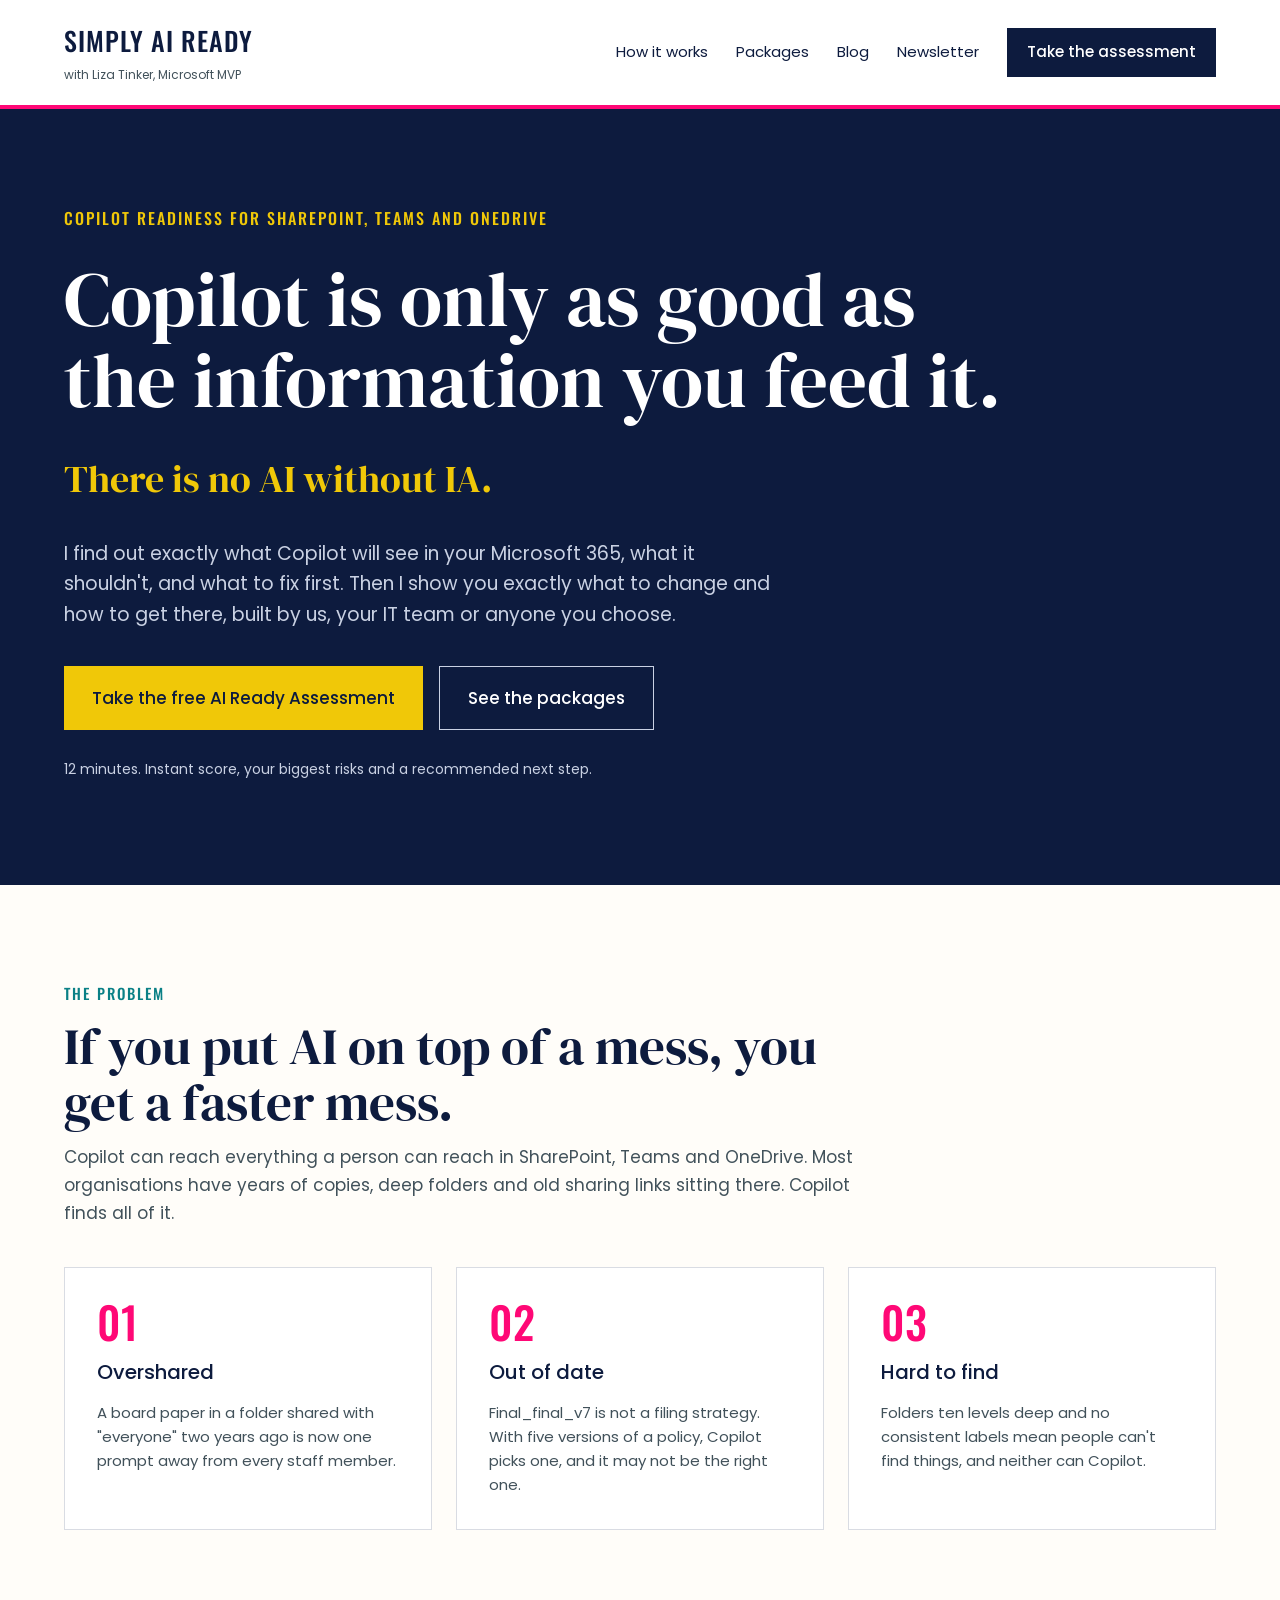
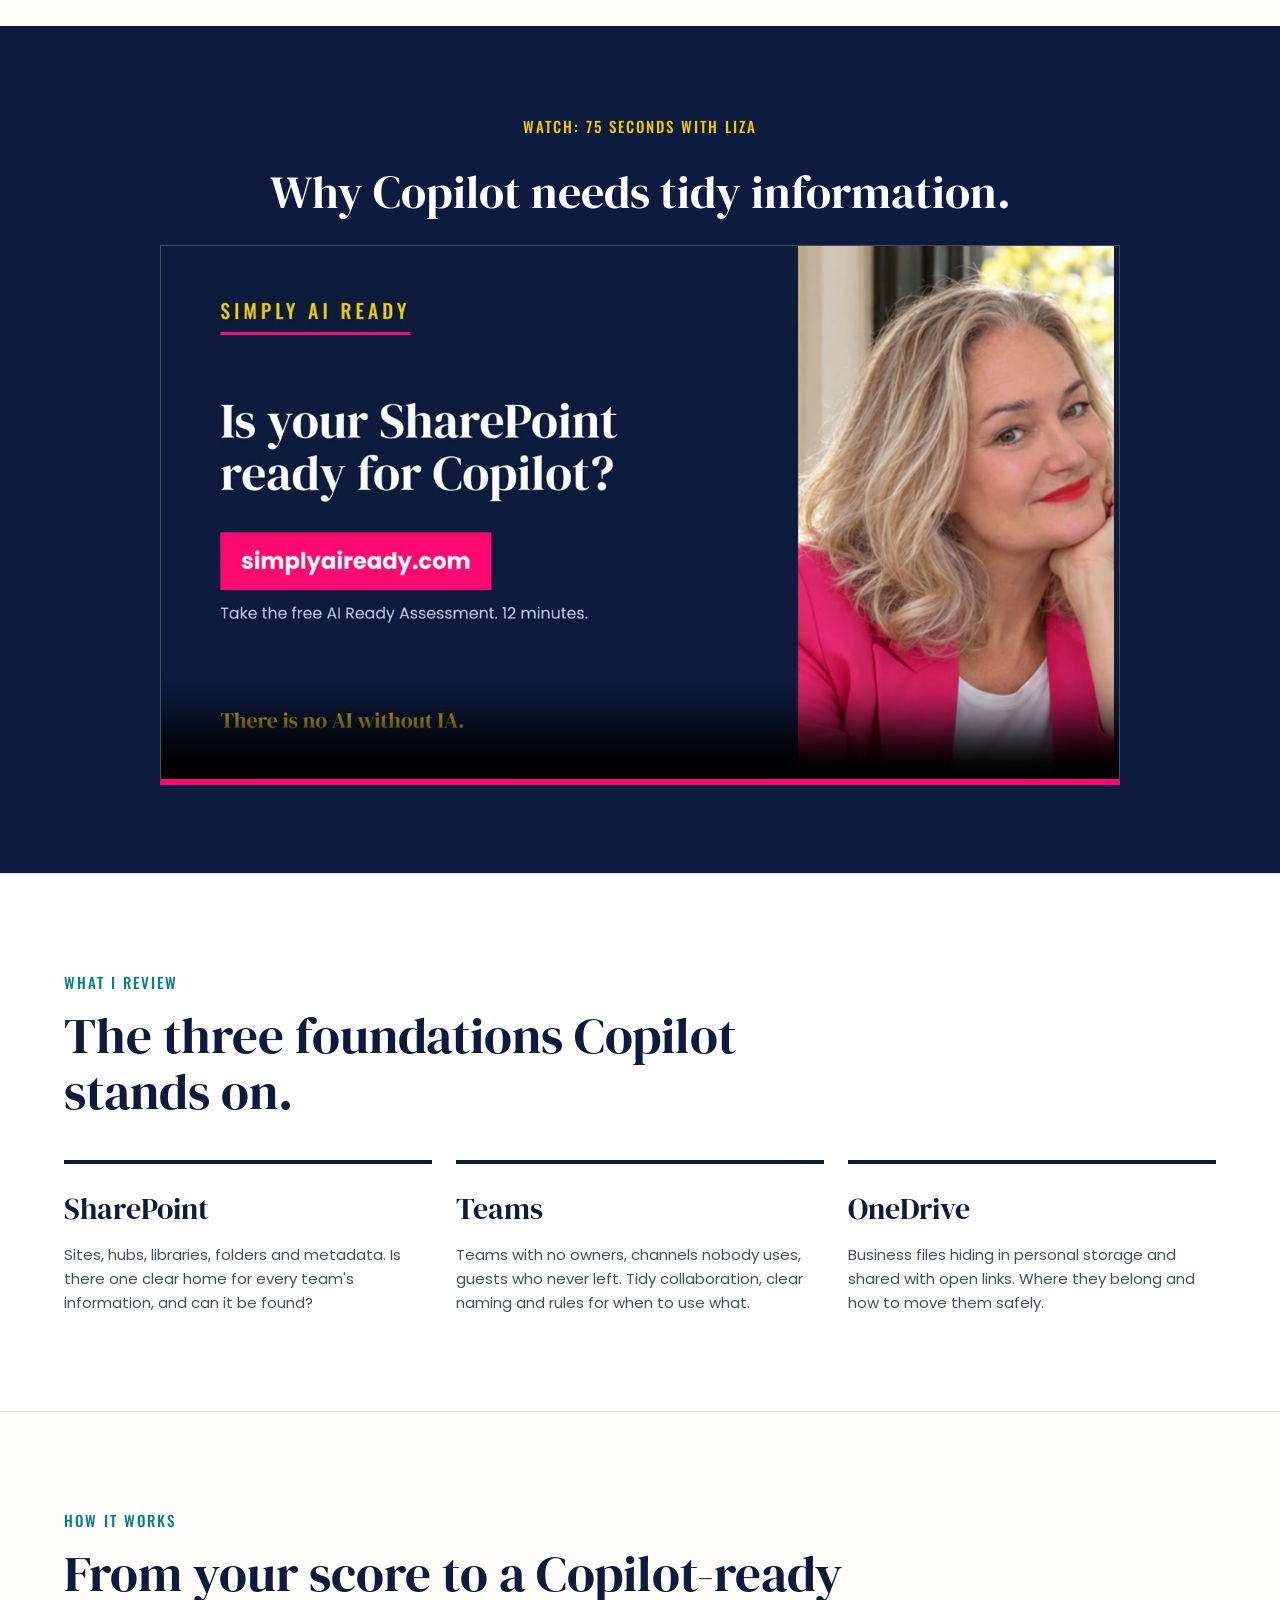
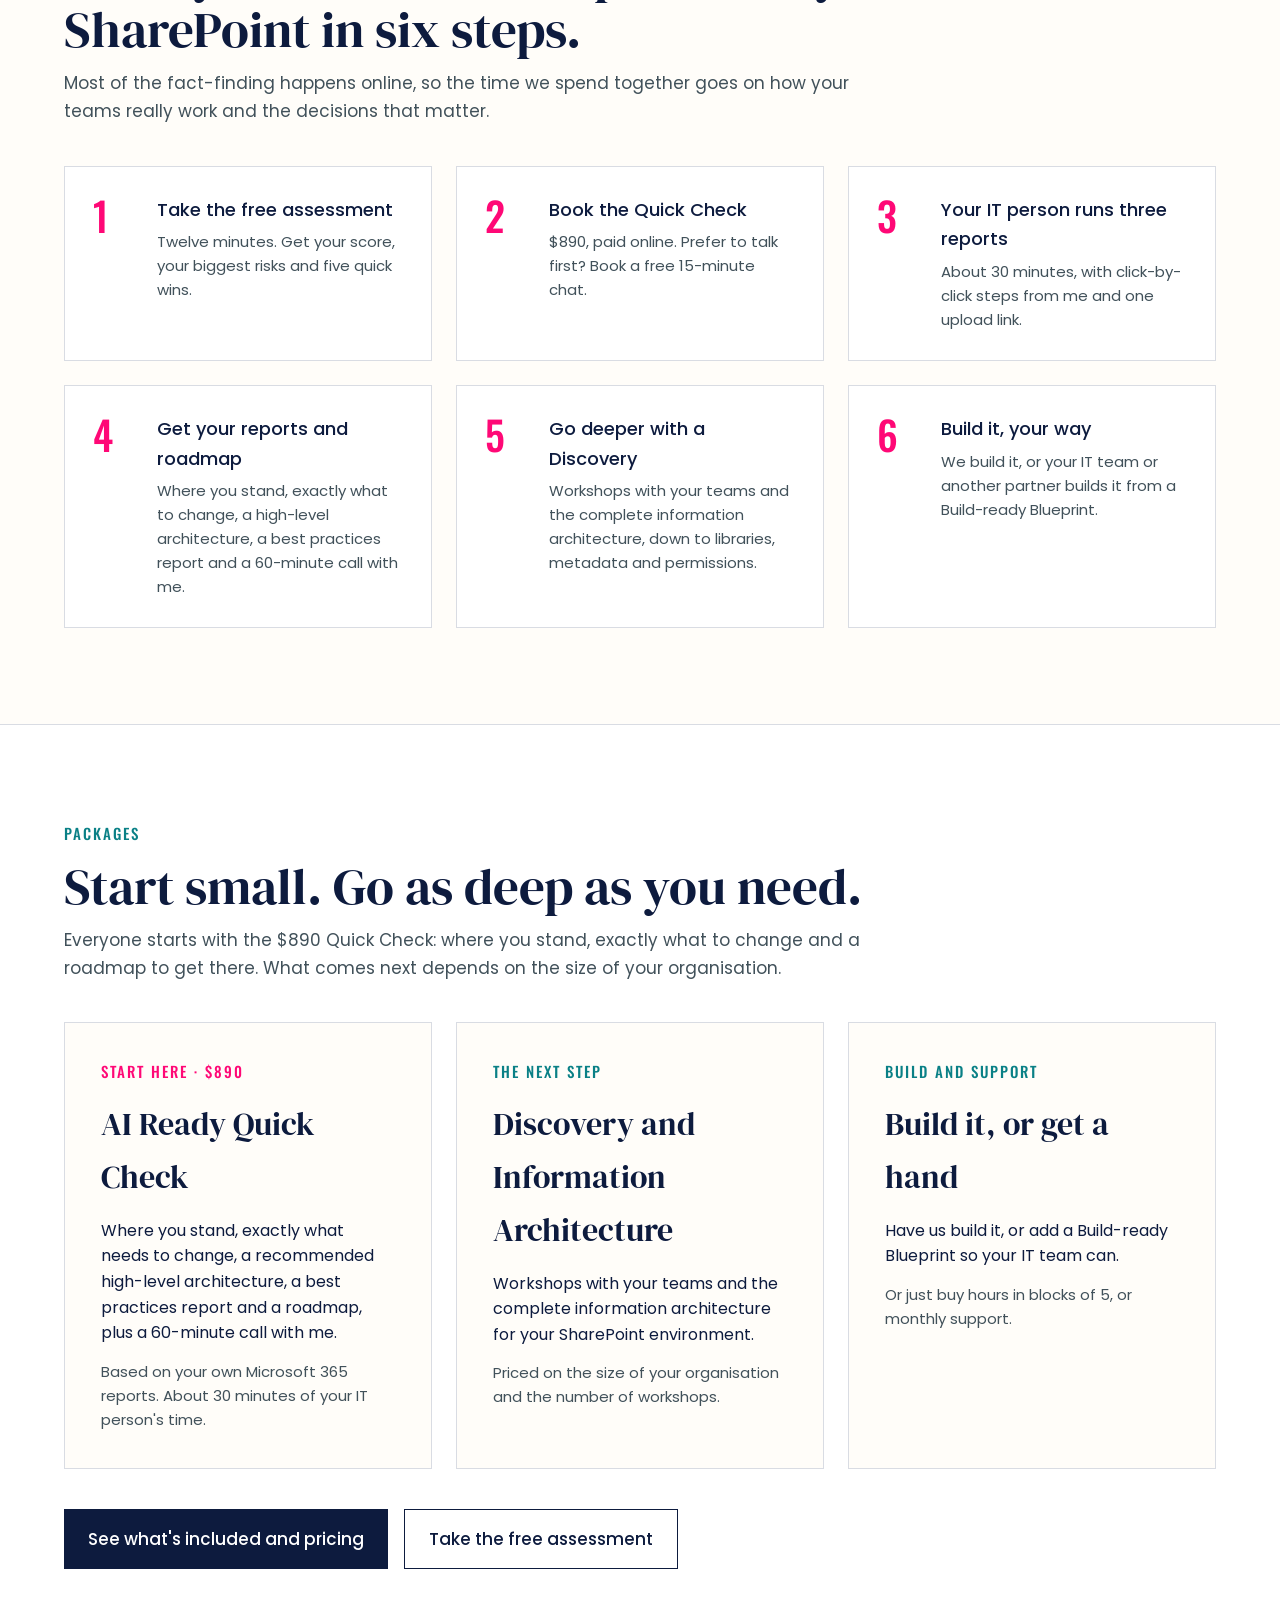
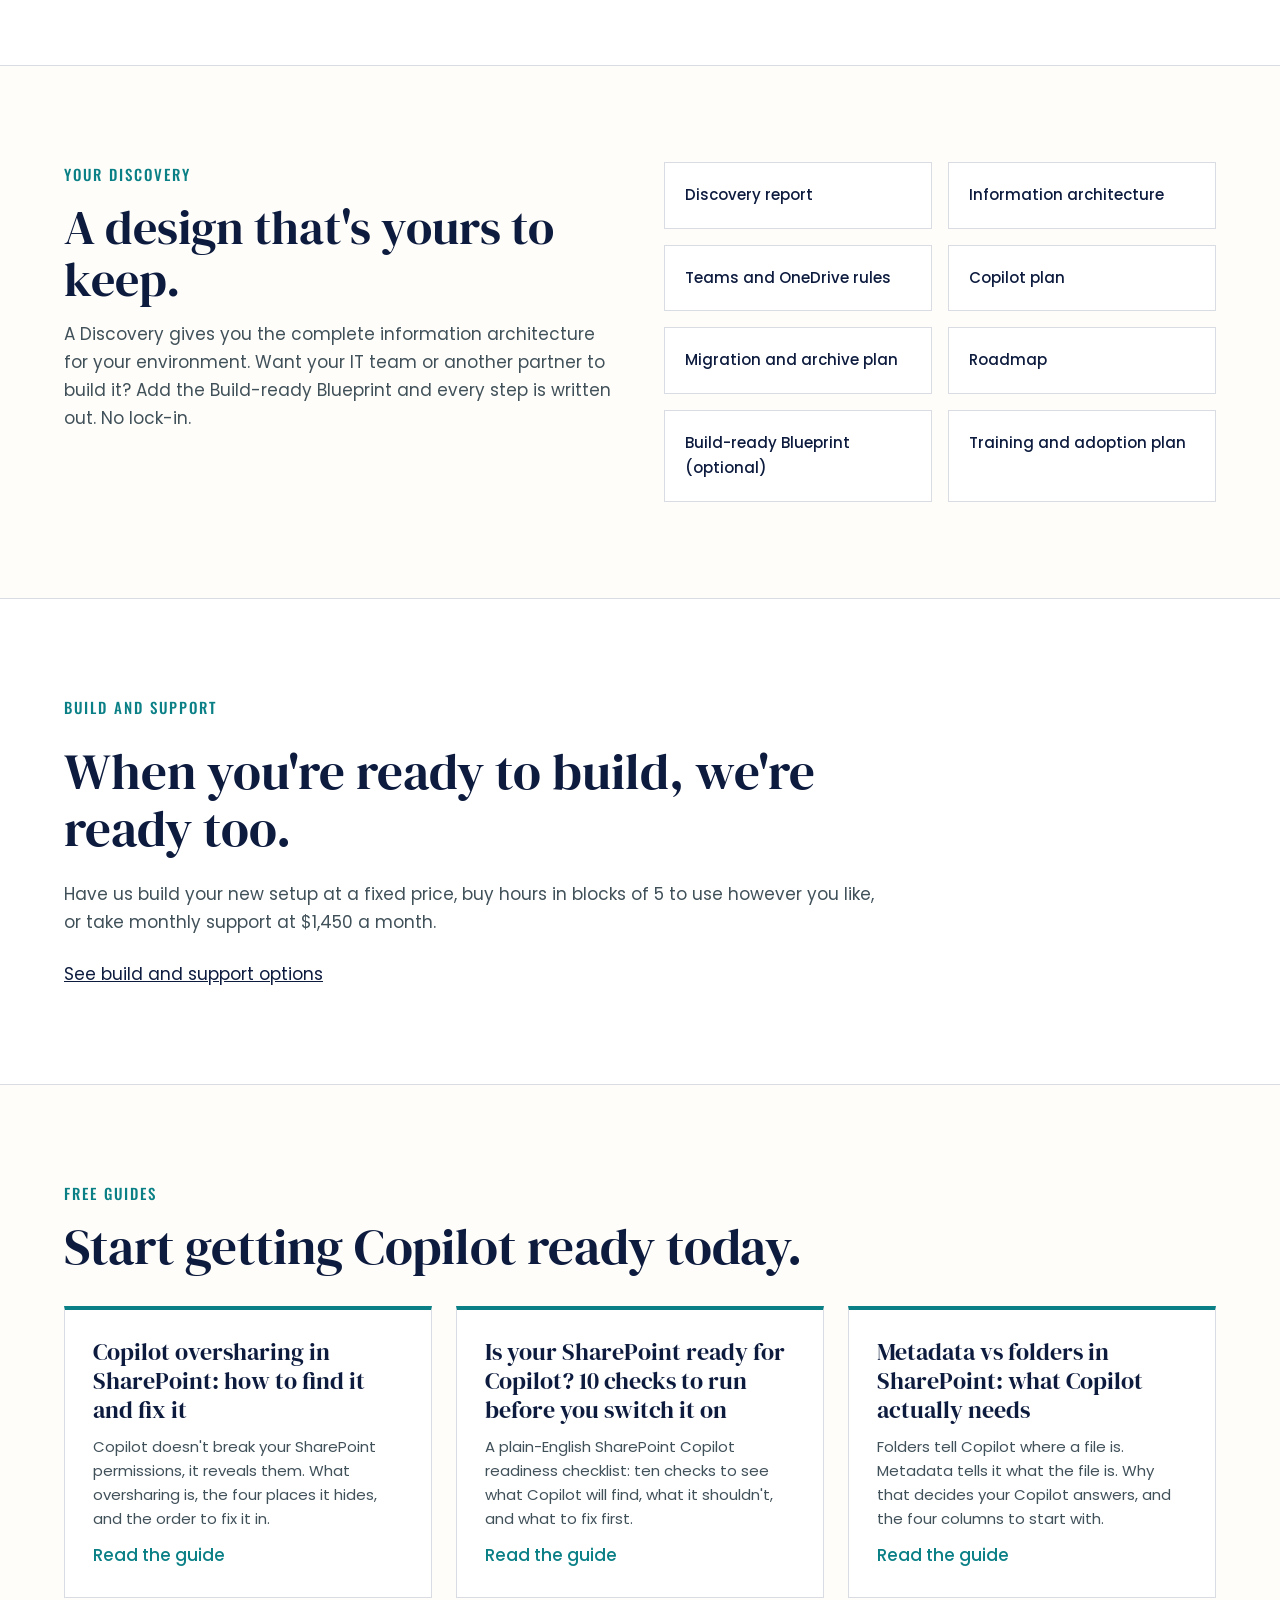
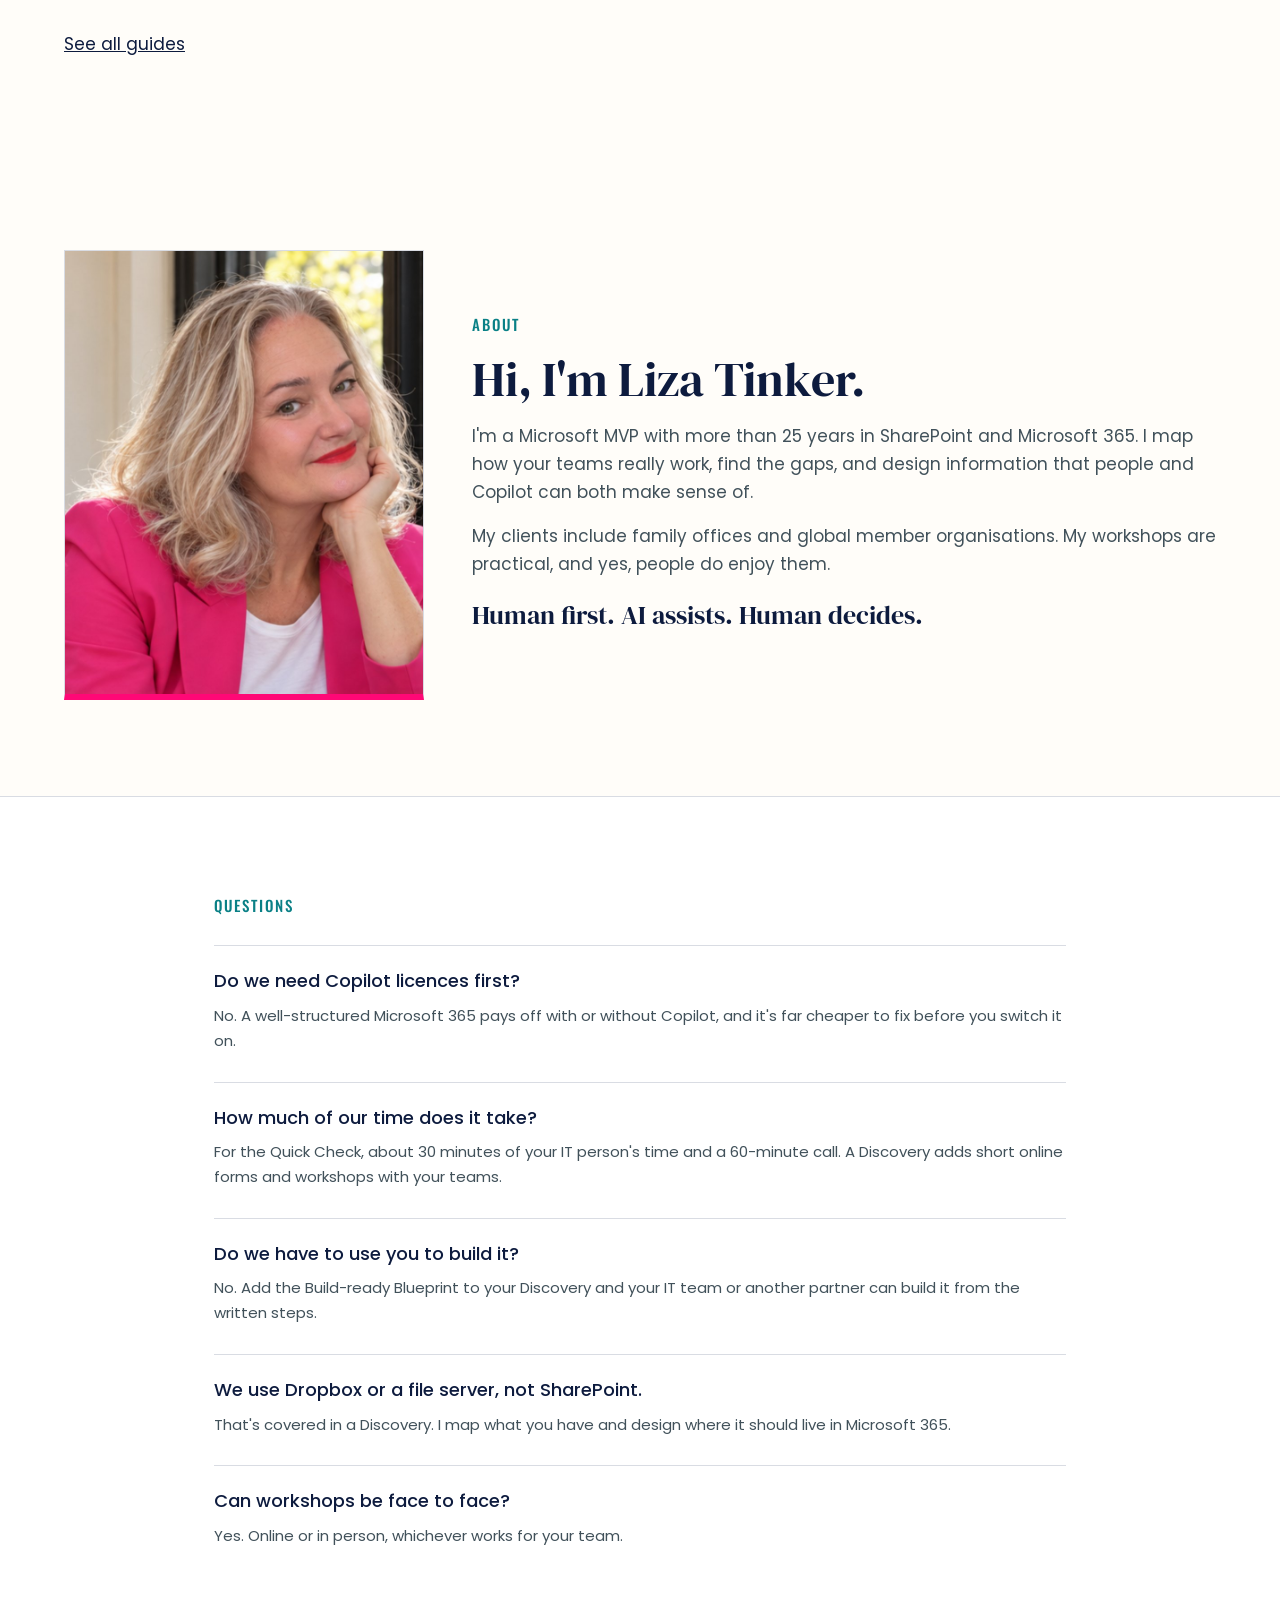
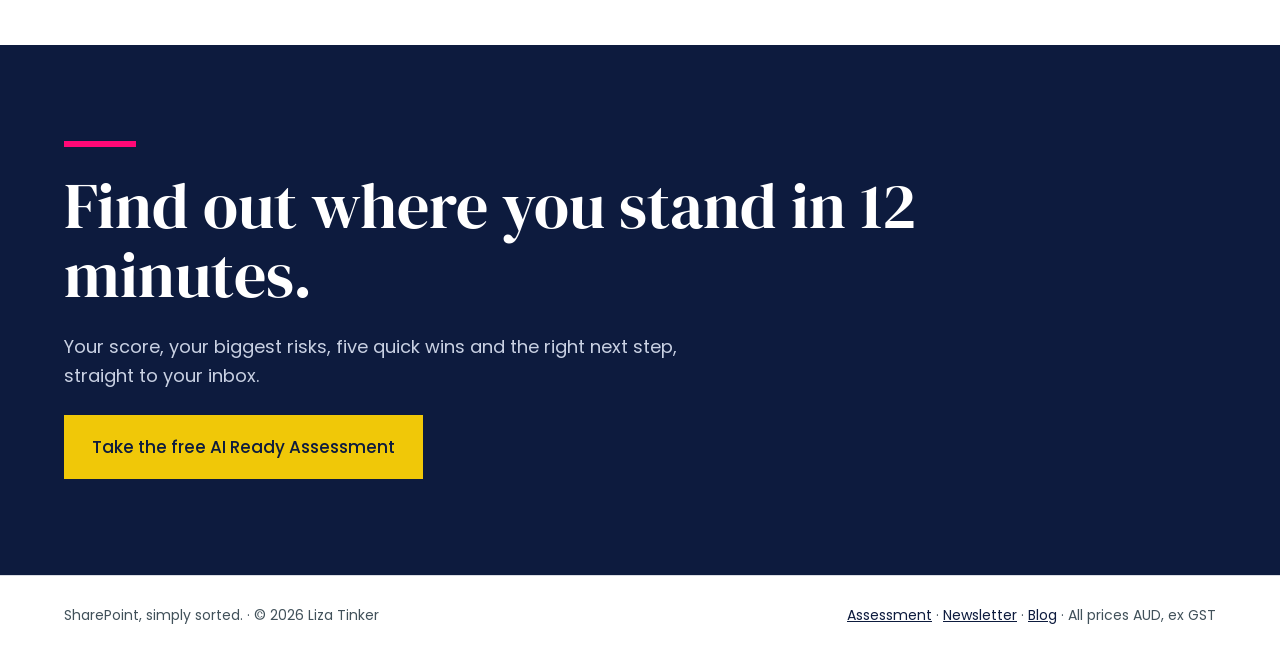
==== docs/index.html @ 15f7bfcb "Restore original home page hero; move video to its own section below The Problem Co-Authored-By: Cla" ====
<!DOCTYPE html>
<html lang="en-AU"><head>
<meta charset="utf-8"><meta name="viewport" content="width=device-width, initial-scale=1">
<title>Copilot Readiness for SharePoint, Teams and OneDrive · Simply AI Ready</title>
<meta name="description" content="Get SharePoint, Teams and OneDrive ready for Microsoft 365 Copilot. Take the free AI Ready Assessment from Liza Tinker, Microsoft MVP.">
<link rel="canonical" href="https://simplyaiready.com/">
<meta name="robots" content="index, follow, max-image-preview:large">
<meta property="og:title" content="Copilot Readiness for SharePoint, Teams and OneDrive · Simply AI Ready"><meta property="og:description" content="Get SharePoint, Teams and OneDrive ready for Microsoft 365 Copilot. Take the free AI Ready Assessment from Liza Tinker, Microsoft MVP.">
<meta property="og:url" content="https://simplyaiready.com/"><meta property="og:type" content="website"><meta property="og:site_name" content="Simply AI Ready">
<meta property="og:image" content="https://simplyaiready.com/images/simply-ai-ready-share.png"><meta property="og:image:width" content="1200"><meta property="og:image:height" content="630"><meta property="og:locale" content="en_AU">
<meta name="twitter:card" content="summary_large_image"><meta name="twitter:title" content="Copilot Readiness for SharePoint, Teams and OneDrive · Simply AI Ready"><meta name="twitter:description" content="Get SharePoint, Teams and OneDrive ready for Microsoft 365 Copilot. Take the free AI Ready Assessment from Liza Tinker, Microsoft MVP."><meta name="twitter:image" content="https://simplyaiready.com/images/simply-ai-ready-share.png">
<meta name="author" content="Liza Tinker"><meta name="theme-color" content="#0d1b3e">
<link rel="icon" href="/static/favicon.svg" type="image/svg+xml">
<meta name="google-site-verification" content="CPKEZTdYPEKTMOSe50Vhnf97URdG1P894OnKY5y7Geo">
<link rel="stylesheet" href="/static/style.css">
<script type="application/ld+json">{"@context": "https://schema.org", "@graph": [{"@type": "ProfessionalService", "@id": "https://simplyaiready.com/#org", "name": "Simply AI Ready", "url": "https://simplyaiready.com/", "description": "Get SharePoint, Teams and OneDrive ready for Microsoft 365 Copilot. Take the free AI Ready Assessment from Liza Tinker, Microsoft MVP.", "image": "https://simplyaiready.com/images/simply-ai-ready-share.png", "founder": {"@id": "https://simplyaiready.com/#liza"}, "areaServed": "AU", "address": {"@type": "PostalAddress", "addressLocality": "Sydney", "addressRegion": "NSW", "addressCountry": "AU"}}, {"@type": "Person", "@id": "https://simplyaiready.com/#liza", "name": "Liza Tinker", "jobTitle": "Microsoft MVP, SharePoint and Microsoft 365 consultant", "image": "https://simplyaiready.com/images/liza-tinker.jpg", "url": "https://simplyaiready.com/#about", "knowsAbout": ["Microsoft SharePoint", "Microsoft 365 Copilot", "Information architecture", "Microsoft Teams", "OneDrive"]}, {"@type": "WebSite", "@id": "https://simplyaiready.com/#website", "url": "https://simplyaiready.com/", "name": "Simply AI Ready", "inLanguage": "en-AU", "publisher": {"@id": "https://simplyaiready.com/#org"}}]}</script>
</head><body>
<header style="background:#ffffff;border-bottom:4px solid #ff0876">
<div style="max-width:1200px;margin:0 auto;padding:20px 24px;display:flex;flex-wrap:wrap;gap:16px 32px;align-items:center;justify-content:space-between">
<a href="/" style="text-decoration:none;display:flex;flex-direction:column;gap:2px">
<span style="font-family:'Oswald','Arial Narrow',sans-serif;font-weight:500;font-size:26px;letter-spacing:1px;color:#0d1b3e">SIMPLY AI READY</span>
<span style="font-size:12px;color:#41515a">with Liza Tinker, Microsoft MVP</span>
</a>
<nav aria-label="Main" style="display:flex;flex-wrap:wrap;gap:8px 28px;align-items:center;font-size:15px">
<a href="/#how" style="text-decoration:none">How it works</a>
<a href="/packages/" style="text-decoration:none">Packages</a>
<a href="/blog/" style="text-decoration:none">Blog</a>
<a href="/newsletter/" style="text-decoration:none">Newsletter</a>
<a href="/assessment/" style="text-decoration:none;background:#0d1b3e;color:#ffffff;padding:12px 20px;font-weight:600;min-height:44px;box-sizing:border-box;display:inline-flex;align-items:center">Take the assessment</a>
</nav>
</div>
</header>
<main>
<section id="top" style="background: #0d1b3e; color: #ffffff">
<div style="max-width: 1200px; margin: 0 auto; padding: 96px 24px 104px; display: flex; flex-direction: column; gap: 28px">
<p style="margin: 0; font-family: 'Oswald', 'Arial Narrow', sans-serif; font-weight: 500; font-size: 16px; letter-spacing: 2px; color: #f0c808">COPILOT READINESS FOR SHAREPOINT, TEAMS AND ONEDRIVE</p>
<h1 style="margin: 0; font-family: 'DM Serif Display', Georgia, serif; font-weight: 400; font-size: clamp(44px, 6vw, 80px); line-height: 1.05; max-width: 960px">Copilot is only as good as the information you feed it.</h1>
<p style="margin: 0; font-family: 'DM Serif Display', Georgia, serif; font-size: clamp(26px, 3vw, 38px); color: #f0c808">There is no AI without IA.</p>
<p style="margin: 0; font-size: 19px; line-height: 1.6; color: #c9d1e3; max-width: 720px">I find out exactly what Copilot will see in your Microsoft 365, what it shouldn't, and what to fix first. Then I show you exactly what to change and how to get there, built by us, your IT team or anyone you choose.</p>
<div style="display: flex; flex-wrap: wrap; gap: 16px; align-items: center; padding-top: 8px">
<a href="/assessment/" style="text-decoration: none; background: #f0c808; color: #0d1b3e; font-weight: 600; font-size: 17px; padding: 18px 28px; min-height: 44px; box-sizing: border-box; display: inline-flex; align-items: center">Take the free AI Ready Assessment</a>
<a href="/packages/" style="text-decoration: none; color: #ffffff; border: 1px solid #c9d1e3; font-weight: 600; font-size: 17px; padding: 17px 28px; min-height: 44px; box-sizing: border-box; display: inline-flex; align-items: center">See the packages</a>
</div>
<p style="margin: 0; font-size: 14px; color: #c9d1e3">12 minutes. Instant score, your biggest risks and a recommended next step.</p>
</div>
</section>
<script type="application/ld+json">{"@context":"https://schema.org","@type":"VideoObject","name":"Is your SharePoint ready for Copilot?","description":"Liza Tinker, Microsoft MVP, explains why Copilot is only as good as the information you give it, and how the free 12-minute AI Ready Assessment shows where you stand.","thumbnailUrl":"https://simplyaiready.com/images/simply-ai-ready-intro-poster.jpg","contentUrl":"https://simplyaiready.com/images/simply-ai-ready-intro.mp4","uploadDate":"2026-11-15","duration":"PT1M16S"}</script>

<section style="max-width: 1200px; margin: 0 auto; padding: 96px 24px; display: flex; flex-direction: column; gap: 40px">
<div style="display: flex; flex-direction: column; gap: 12px; max-width: 820px">
<p style="margin: 0; font-family: 'Oswald', 'Arial Narrow', sans-serif; font-weight: 500; font-size: 15px; letter-spacing: 2px; color: #0a8086">THE PROBLEM</p>
<h2 style="margin: 0; font-family: 'DM Serif Display', Georgia, serif; font-weight: 400; font-size: clamp(34px, 4vw, 52px); line-height: 1.1">If you put AI on top of a mess, you get a faster mess.</h2>
<p style="margin: 0; font-size: 17px; line-height: 1.65; color: #41515a">Copilot can reach everything a person can reach in SharePoint, Teams and OneDrive. Most organisations have years of copies, deep folders and old sharing links sitting there. Copilot finds all of it.</p>
</div>
<div style="display: grid; grid-template-columns: repeat(auto-fit, minmax(280px, 1fr)); gap: 24px">
<div style="background: #ffffff; border: 1px solid #d9dce3; padding: 32px; display: flex; flex-direction: column; gap: 12px">
<span style="font-family: 'Oswald', 'Arial Narrow', sans-serif; font-size: 44px; color: #ff0876; line-height: 1">01</span>
<h3 style="margin: 0; font-size: 20px; font-weight: 600">Overshared</h3>
<p style="margin: 0; font-size: 15px; line-height: 1.6; color: #41515a">A board paper in a folder shared with "everyone" two years ago is now one prompt away from every staff member.</p>
</div>
<div style="background: #ffffff; border: 1px solid #d9dce3; padding: 32px; display: flex; flex-direction: column; gap: 12px">
<span style="font-family: 'Oswald', 'Arial Narrow', sans-serif; font-size: 44px; color: #ff0876; line-height: 1">02</span>
<h3 style="margin: 0; font-size: 20px; font-weight: 600">Out of date</h3>
<p style="margin: 0; font-size: 15px; line-height: 1.6; color: #41515a">Final_final_v7 is not a filing strategy. With five versions of a policy, Copilot picks one, and it may not be the right one.</p>
</div>
<div style="background: #ffffff; border: 1px solid #d9dce3; padding: 32px; display: flex; flex-direction: column; gap: 12px">
<span style="font-family: 'Oswald', 'Arial Narrow', sans-serif; font-size: 44px; color: #ff0876; line-height: 1">03</span>
<h3 style="margin: 0; font-size: 20px; font-weight: 600">Hard to find</h3>
<p style="margin: 0; font-size: 15px; line-height: 1.6; color: #41515a">Folders ten levels deep and no consistent labels mean people can't find things, and neither can Copilot.</p>
</div>
</div>
</section>

<section id="video" style="background: #0d1b3e; color: #ffffff">
<div style="max-width: 1200px; margin: 0 auto; padding: 88px 24px; display: flex; flex-direction: column; align-items: center; gap: 28px; text-align: center">
<p style="margin: 0; font-family: 'Oswald', 'Arial Narrow', sans-serif; font-weight: 500; font-size: 15px; letter-spacing: 2px; color: #f0c808">WATCH: 75 SECONDS WITH LIZA</p>
<h2 style="margin: 0; font-family: 'DM Serif Display', Georgia, serif; font-weight: 400; font-size: clamp(32px, 3.6vw, 46px); line-height: 1.1; max-width: 820px">Why Copilot needs tidy information.</h2>
<div style="width: 100%; max-width: 960px">
<video controls playsinline preload="none" poster="/images/simply-ai-ready-intro-poster.jpg" width="1920" height="1080" aria-label="Liza Tinker explains why Copilot is only as good as the information you give it" style="width: 100%; height: auto; aspect-ratio: 16 / 9; display: block; background: #0d1b3e; border: 1px solid #41515a; border-bottom: 6px solid #ff0876">
<source src="/images/simply-ai-ready-intro.mp4" type="video/mp4">
<a href="/images/simply-ai-ready-intro.mp4" style="color: #f0c808">Watch the video</a>
</video>
</div>
</div>
</section>

<section style="background: #ffffff; border-top: 1px solid #d9dce3; border-bottom: 1px solid #d9dce3">
<div style="max-width: 1200px; margin: 0 auto; padding: 96px 24px; display: flex; flex-direction: column; gap: 40px">
<div style="display: flex; flex-direction: column; gap: 12px; max-width: 820px">
<p style="margin: 0; font-family: 'Oswald', 'Arial Narrow', sans-serif; font-weight: 500; font-size: 15px; letter-spacing: 2px; color: #0a8086">WHAT I REVIEW</p>
<h2 style="margin: 0; font-family: 'DM Serif Display', Georgia, serif; font-weight: 400; font-size: clamp(34px, 4vw, 52px); line-height: 1.1">The three foundations Copilot stands on.</h2>
</div>
<div style="display: grid; grid-template-columns: repeat(auto-fit, minmax(280px, 1fr)); gap: 24px">
<div style="border-top: 4px solid #0d1b3e; padding-top: 20px; display: flex; flex-direction: column; gap: 10px">
<h3 style="margin: 0; font-family: 'DM Serif Display', Georgia, serif; font-weight: 400; font-size: 30px">SharePoint</h3>
<p style="margin: 0; font-size: 15px; line-height: 1.6; color: #41515a">Sites, hubs, libraries, folders and metadata. Is there one clear home for every team's information, and can it be found?</p>
</div>
<div style="border-top: 4px solid #0d1b3e; padding-top: 20px; display: flex; flex-direction: column; gap: 10px">
<h3 style="margin: 0; font-family: 'DM Serif Display', Georgia, serif; font-weight: 400; font-size: 30px">Teams</h3>
<p style="margin: 0; font-size: 15px; line-height: 1.6; color: #41515a">Teams with no owners, channels nobody uses, guests who never left. Tidy collaboration, clear naming and rules for when to use what.</p>
</div>
<div style="border-top: 4px solid #0d1b3e; padding-top: 20px; display: flex; flex-direction: column; gap: 10px">
<h3 style="margin: 0; font-family: 'DM Serif Display', Georgia, serif; font-weight: 400; font-size: 30px">OneDrive</h3>
<p style="margin: 0; font-size: 15px; line-height: 1.6; color: #41515a">Business files hiding in personal storage and shared with open links. Where they belong and how to move them safely.</p>
</div>
</div>
</div>
</section>

<section id="how" style="max-width: 1200px; margin: 0 auto; padding: 96px 24px; display: flex; flex-direction: column; gap: 40px">
<div style="display: flex; flex-direction: column; gap: 12px; max-width: 820px">
<p style="margin: 0; font-family: 'Oswald', 'Arial Narrow', sans-serif; font-weight: 500; font-size: 15px; letter-spacing: 2px; color: #0a8086">HOW IT WORKS</p>
<h2 style="margin: 0; font-family: 'DM Serif Display', Georgia, serif; font-weight: 400; font-size: clamp(34px, 4vw, 52px); line-height: 1.1">From your score to a Copilot-ready SharePoint in six steps.</h2>
<p style="margin: 0; font-size: 17px; line-height: 1.65; color: #41515a">Most of the fact-finding happens online, so the time we spend together goes on how your teams really work and the decisions that matter.</p>
</div>
<ol style="margin: 0; padding: 0; list-style: none; display: grid; grid-template-columns: repeat(auto-fit, minmax(340px, 1fr)); gap: 24px">
<li style="background: #ffffff; border: 1px solid #d9dce3; padding: 28px; display: flex; gap: 20px; align-items: flex-start">
<span style="font-family: 'Oswald', 'Arial Narrow', sans-serif; font-size: 40px; color: #ff0876; line-height: 1; min-width: 44px">1</span>
<div style="display: flex; flex-direction: column; gap: 6px"><h3 style="margin: 0; font-size: 18px; font-weight: 600">Take the free assessment</h3><p style="margin: 0; font-size: 15px; line-height: 1.6; color: #41515a">Twelve minutes. Get your score, your biggest risks and five quick wins.</p></div>
</li>
<li style="background: #ffffff; border: 1px solid #d9dce3; padding: 28px; display: flex; gap: 20px; align-items: flex-start">
<span style="font-family: 'Oswald', 'Arial Narrow', sans-serif; font-size: 40px; color: #ff0876; line-height: 1; min-width: 44px">2</span>
<div style="display: flex; flex-direction: column; gap: 6px"><h3 style="margin: 0; font-size: 18px; font-weight: 600">Book the Quick Check</h3><p style="margin: 0; font-size: 15px; line-height: 1.6; color: #41515a">$890, paid online. Prefer to talk first? Book a free 15-minute chat.</p></div>
</li>
<li style="background: #ffffff; border: 1px solid #d9dce3; padding: 28px; display: flex; gap: 20px; align-items: flex-start">
<span style="font-family: 'Oswald', 'Arial Narrow', sans-serif; font-size: 40px; color: #ff0876; line-height: 1; min-width: 44px">3</span>
<div style="display: flex; flex-direction: column; gap: 6px"><h3 style="margin: 0; font-size: 18px; font-weight: 600">Your IT person runs three reports</h3><p style="margin: 0; font-size: 15px; line-height: 1.6; color: #41515a">About 30 minutes, with click-by-click steps from me and one upload link.</p></div>
</li>
<li style="background: #ffffff; border: 1px solid #d9dce3; padding: 28px; display: flex; gap: 20px; align-items: flex-start">
<span style="font-family: 'Oswald', 'Arial Narrow', sans-serif; font-size: 40px; color: #ff0876; line-height: 1; min-width: 44px">4</span>
<div style="display: flex; flex-direction: column; gap: 6px"><h3 style="margin: 0; font-size: 18px; font-weight: 600">Get your reports and roadmap</h3><p style="margin: 0; font-size: 15px; line-height: 1.6; color: #41515a">Where you stand, exactly what to change, a high-level architecture, a best practices report and a 60-minute call with me.</p></div>
</li>
<li style="background: #ffffff; border: 1px solid #d9dce3; padding: 28px; display: flex; gap: 20px; align-items: flex-start">
<span style="font-family: 'Oswald', 'Arial Narrow', sans-serif; font-size: 40px; color: #ff0876; line-height: 1; min-width: 44px">5</span>
<div style="display: flex; flex-direction: column; gap: 6px"><h3 style="margin: 0; font-size: 18px; font-weight: 600">Go deeper with a Discovery</h3><p style="margin: 0; font-size: 15px; line-height: 1.6; color: #41515a">Workshops with your teams and the complete information architecture, down to libraries, metadata and permissions.</p></div>
</li>
<li style="background: #ffffff; border: 1px solid #d9dce3; padding: 28px; display: flex; gap: 20px; align-items: flex-start">
<span style="font-family: 'Oswald', 'Arial Narrow', sans-serif; font-size: 40px; color: #ff0876; line-height: 1; min-width: 44px">6</span>
<div style="display: flex; flex-direction: column; gap: 6px"><h3 style="margin: 0; font-size: 18px; font-weight: 600">Build it, your way</h3><p style="margin: 0; font-size: 15px; line-height: 1.6; color: #41515a">We build it, or your IT team or another partner builds it from a Build-ready Blueprint.</p></div>
</li>
</ol>
</section>

<section id="packages" style="background: #ffffff; border-top: 1px solid #d9dce3; border-bottom: 1px solid #d9dce3">
<div style="max-width: 1200px; margin: 0 auto; padding: 96px 24px; display: flex; flex-direction: column; gap: 40px">
<div style="display: flex; flex-direction: column; gap: 12px; max-width: 820px">
<p style="margin: 0; font-family: 'Oswald', 'Arial Narrow', sans-serif; font-weight: 500; font-size: 15px; letter-spacing: 2px; color: #0a8086">PACKAGES</p>
<h2 style="margin: 0; font-family: 'DM Serif Display', Georgia, serif; font-weight: 400; font-size: clamp(34px, 4vw, 52px); line-height: 1.1">Start small. Go as deep as you need.</h2>
<p style="margin: 0; font-size: 17px; line-height: 1.65; color: #41515a">Everyone starts with the $890 Quick Check: where you stand, exactly what to change and a roadmap to get there. What comes next depends on the size of your organisation.</p>
</div>
<div style="display: grid; grid-template-columns: repeat(auto-fit, minmax(300px, 1fr)); gap: 24px">
<div style="border: 1px solid #d9dce3; background: #fffdf9; padding: 36px; display: flex; flex-direction: column; gap: 14px">
<p style="margin: 0; font-family: 'Oswald', 'Arial Narrow', sans-serif; font-size: 15px; letter-spacing: 2px; color: #ff0876">START HERE · $890</p>
<h3 style="margin: 0; font-family: 'DM Serif Display', Georgia, serif; font-weight: 400; font-size: 32px">AI Ready Quick Check</h3>
<p style="margin: 0; font-size: 16px; line-height: 1.6">Where you stand, exactly what needs to change, a recommended high-level architecture, a best practices report and a roadmap, plus a 60-minute call with me.</p>
<p style="margin: 0; font-size: 15px; line-height: 1.6; color: #41515a">Based on your own Microsoft 365 reports. About 30 minutes of your IT person's time.</p>
</div>
<div style="border: 1px solid #d9dce3; background: #fffdf9; padding: 36px; display: flex; flex-direction: column; gap: 14px">
<p style="margin: 0; font-family: 'Oswald', 'Arial Narrow', sans-serif; font-size: 15px; letter-spacing: 2px; color: #0a8086">THE NEXT STEP</p>
<h3 style="margin: 0; font-family: 'DM Serif Display', Georgia, serif; font-weight: 400; font-size: 32px">Discovery and Information Architecture</h3>
<p style="margin: 0; font-size: 16px; line-height: 1.6">Workshops with your teams and the complete information architecture for your SharePoint environment.</p>
<p style="margin: 0; font-size: 15px; line-height: 1.6; color: #41515a">Priced on the size of your organisation and the number of workshops.</p>
</div>
<div style="border: 1px solid #d9dce3; background: #fffdf9; padding: 36px; display: flex; flex-direction: column; gap: 14px">
<p style="margin: 0; font-family: 'Oswald', 'Arial Narrow', sans-serif; font-size: 15px; letter-spacing: 2px; color: #0a8086">BUILD AND SUPPORT</p>
<h3 style="margin: 0; font-family: 'DM Serif Display', Georgia, serif; font-weight: 400; font-size: 32px">Build it, or get a hand</h3>
<p style="margin: 0; font-size: 16px; line-height: 1.6">Have us build it, or add a Build-ready Blueprint so your IT team can.</p>
<p style="margin: 0; font-size: 15px; line-height: 1.6; color: #41515a">Or just buy hours in blocks of 5, or monthly support.</p>
</div>
</div>
<div style="display: flex; flex-wrap: wrap; gap: 16px">
<a href="/packages/" style="text-decoration: none; background: #0d1b3e; color: #ffffff; font-weight: 600; font-size: 17px; padding: 16px 24px; min-height: 44px; box-sizing: border-box; display: inline-flex; align-items: center">See what's included and pricing</a>
<a href="/assessment/" style="text-decoration: none; border: 1px solid #0d1b3e; color: #0d1b3e; font-weight: 600; font-size: 17px; padding: 15px 24px; min-height: 44px; box-sizing: border-box; display: inline-flex; align-items: center">Take the free assessment</a>
</div>
</div>
</section>

<section style="max-width: 1200px; margin: 0 auto; padding: 96px 24px; display: flex; flex-wrap: wrap; gap: 48px; align-items: flex-start">
<div style="flex: 1 1 420px; display: flex; flex-direction: column; gap: 14px; min-width: 0">
<p style="margin: 0; font-family: 'Oswald', 'Arial Narrow', sans-serif; font-weight: 500; font-size: 15px; letter-spacing: 2px; color: #0a8086">YOUR DISCOVERY</p>
<h2 style="margin: 0; font-family: 'DM Serif Display', Georgia, serif; font-weight: 400; font-size: clamp(34px, 4vw, 48px); line-height: 1.1">A design that's yours to keep.</h2>
<p style="margin: 0; font-size: 17px; line-height: 1.65; color: #41515a">A Discovery gives you the complete information architecture for your environment. Want your IT team or another partner to build it? Add the Build-ready Blueprint and every step is written out. No lock-in.</p>
</div>
<div style="flex: 1 1 420px; display: grid; grid-template-columns: repeat(2, minmax(0, 1fr)); gap: 16px; min-width: 0">
<div style="background: #ffffff; border: 1px solid #d9dce3; padding: 20px; font-size: 15px; font-weight: 600">Discovery report</div>
<div style="background: #ffffff; border: 1px solid #d9dce3; padding: 20px; font-size: 15px; font-weight: 600">Information architecture</div>
<div style="background: #ffffff; border: 1px solid #d9dce3; padding: 20px; font-size: 15px; font-weight: 600">Teams and OneDrive rules</div>
<div style="background: #ffffff; border: 1px solid #d9dce3; padding: 20px; font-size: 15px; font-weight: 600">Copilot plan</div>
<div style="background: #ffffff; border: 1px solid #d9dce3; padding: 20px; font-size: 15px; font-weight: 600">Migration and archive plan</div>
<div style="background: #ffffff; border: 1px solid #d9dce3; padding: 20px; font-size: 15px; font-weight: 600">Roadmap</div>
<div style="background: #ffffff; border: 1px solid #d9dce3; padding: 20px; font-size: 15px; font-weight: 600">Build-ready Blueprint (optional)</div>
<div style="background: #ffffff; border: 1px solid #d9dce3; padding: 20px; font-size: 15px; font-weight: 600">Training and adoption plan</div>
</div>
</section>

<section id="support" style="background: #ffffff; border-top: 1px solid #d9dce3; border-bottom: 1px solid #d9dce3">
<div style="max-width: 1200px; margin: 0 auto; padding: 96px 24px; display: flex; flex-direction: column; gap: 24px">
<p style="margin: 0; font-family: 'Oswald', 'Arial Narrow', sans-serif; font-weight: 500; font-size: 15px; letter-spacing: 2px; color: #0a8086">BUILD AND SUPPORT</p>
<h2 style="margin: 0; font-family: 'DM Serif Display', Georgia, serif; font-weight: 400; font-size: clamp(34px, 4vw, 52px); line-height: 1.1; max-width: 820px">When you're ready to build, we're ready too.</h2>
<p style="margin: 0; font-size: 17px; line-height: 1.65; color: #41515a; max-width: 820px">Have us build your new setup at a fixed price, buy hours in blocks of 5 to use however you like, or take monthly support at $1,450 a month.</p>
<p style="margin: 0"><a href="/packages/#support">See build and support options</a></p>
</div>
</section>

<section id="guides" style="max-width:1200px;margin:0 auto;padding:96px 24px;display:flex;flex-direction:column;gap:32px">
<div style="display:flex;flex-direction:column;gap:12px;max-width:820px">
<p style="margin:0;font-family:'Oswald','Arial Narrow',sans-serif;font-weight:500;font-size:15px;letter-spacing:2px;color:#0a8086">FREE GUIDES</p>
<h2 style="margin:0;font-family:'DM Serif Display',Georgia,serif;font-weight:400;font-size:clamp(34px,4vw,52px);line-height:1.1">Start getting Copilot ready today.</h2>
</div>
<div style="display:grid;grid-template-columns:repeat(auto-fit,minmax(300px,1fr));gap:24px"><a href="/blog/copilot-oversharing-sharepoint/" style="display:flex;flex-direction:column;gap:10px;background:#ffffff;border:1px solid #d9dce3;border-top:4px solid #0a8086;padding:28px;text-decoration:none;color:#0d1b3e">
<span style="font-family:'DM Serif Display',Georgia,serif;font-size:24px;line-height:1.2">Copilot oversharing in SharePoint: how to find it and fix it</span>
<span style="font-size:15px;line-height:1.6;color:#41515a">Copilot doesn&#x27;t break your SharePoint permissions, it reveals them. What oversharing is, the four places it hides, and the order to fix it in.</span>
<span style="margin-top:auto;font-weight:600;color:#0a8086">Read the guide</span></a><a href="/blog/sharepoint-copilot-readiness-checklist/" style="display:flex;flex-direction:column;gap:10px;background:#ffffff;border:1px solid #d9dce3;border-top:4px solid #0a8086;padding:28px;text-decoration:none;color:#0d1b3e">
<span style="font-family:'DM Serif Display',Georgia,serif;font-size:24px;line-height:1.2">Is your SharePoint ready for Copilot? 10 checks to run before you switch it on</span>
<span style="font-size:15px;line-height:1.6;color:#41515a">A plain-English SharePoint Copilot readiness checklist: ten checks to see what Copilot will find, what it shouldn&#x27;t, and what to fix first.</span>
<span style="margin-top:auto;font-weight:600;color:#0a8086">Read the guide</span></a><a href="/blog/sharepoint-metadata-vs-folders-copilot/" style="display:flex;flex-direction:column;gap:10px;background:#ffffff;border:1px solid #d9dce3;border-top:4px solid #0a8086;padding:28px;text-decoration:none;color:#0d1b3e">
<span style="font-family:'DM Serif Display',Georgia,serif;font-size:24px;line-height:1.2">Metadata vs folders in SharePoint: what Copilot actually needs</span>
<span style="font-size:15px;line-height:1.6;color:#41515a">Folders tell Copilot where a file is. Metadata tells it what the file is. Why that decides your Copilot answers, and the four columns to start with.</span>
<span style="margin-top:auto;font-weight:600;color:#0a8086">Read the guide</span></a></div>
<p style="margin:0"><a href="/blog/">See all guides</a></p>
</section>

<section id="about" style="max-width: 1200px; margin: 0 auto; padding: 96px 24px; display: flex; flex-wrap: wrap; gap: 48px; align-items: center">
<img src="/images/liza-tinker.jpg" alt="Liza Tinker, Microsoft MVP, smiling in a hot pink blazer" width="800" height="1000" loading="lazy" style="flex: 0 1 360px; width: 100%; max-width: 360px; height: auto; aspect-ratio: 4 / 5; object-fit: cover; border: 1px solid #d9dce3; border-bottom: 6px solid #ff0876">
<div style="flex: 1 1 460px; display: flex; flex-direction: column; gap: 16px; min-width: 0">
<p style="margin: 0; font-family: 'Oswald', 'Arial Narrow', sans-serif; font-weight: 500; font-size: 15px; letter-spacing: 2px; color: #0a8086">ABOUT</p>
<h2 style="margin: 0; font-family: 'DM Serif Display', Georgia, serif; font-weight: 400; font-size: clamp(34px, 4vw, 48px); line-height: 1.1">Hi, I'm Liza Tinker.</h2>
<p style="margin: 0; font-size: 17px; line-height: 1.65; color: #41515a">I'm a Microsoft MVP with more than 25 years in SharePoint and Microsoft 365. I map how your teams really work, find the gaps, and design information that people and Copilot can both make sense of.</p>
<p style="margin: 0; font-size: 17px; line-height: 1.65; color: #41515a">My clients include family offices and global member organisations. My workshops are practical, and yes, people do enjoy them.</p>
<p style="margin: 0; font-family: 'DM Serif Display', Georgia, serif; font-size: 26px; color: #0d1b3e">Human first. AI assists. Human decides.</p>
</div>
</section>

<section style="background: #ffffff; border-top: 1px solid #d9dce3">
<div style="max-width: 900px; margin: 0 auto; padding: 96px 24px; display: flex; flex-direction: column; gap: 28px">
<p style="margin: 0; font-family: 'Oswald', 'Arial Narrow', sans-serif; font-weight: 500; font-size: 15px; letter-spacing: 2px; color: #0a8086">QUESTIONS</p>
<div style="border-top: 1px solid #d9dce3; padding-top: 20px; display: flex; flex-direction: column; gap: 8px"><h3 style="margin: 0; font-size: 18px; font-weight: 600">Do we need Copilot licences first?</h3><p style="margin: 0; font-size: 15px; line-height: 1.65; color: #41515a">No. A well-structured Microsoft 365 pays off with or without Copilot, and it's far cheaper to fix before you switch it on.</p></div>
<div style="border-top: 1px solid #d9dce3; padding-top: 20px; display: flex; flex-direction: column; gap: 8px"><h3 style="margin: 0; font-size: 18px; font-weight: 600">How much of our time does it take?</h3><p style="margin: 0; font-size: 15px; line-height: 1.65; color: #41515a">For the Quick Check, about 30 minutes of your IT person's time and a 60-minute call. A Discovery adds short online forms and workshops with your teams.</p></div>
<div style="border-top: 1px solid #d9dce3; padding-top: 20px; display: flex; flex-direction: column; gap: 8px"><h3 style="margin: 0; font-size: 18px; font-weight: 600">Do we have to use you to build it?</h3><p style="margin: 0; font-size: 15px; line-height: 1.65; color: #41515a">No. Add the Build-ready Blueprint to your Discovery and your IT team or another partner can build it from the written steps.</p></div>
<div style="border-top: 1px solid #d9dce3; padding-top: 20px; display: flex; flex-direction: column; gap: 8px"><h3 style="margin: 0; font-size: 18px; font-weight: 600">We use Dropbox or a file server, not SharePoint.</h3><p style="margin: 0; font-size: 15px; line-height: 1.65; color: #41515a">That's covered in a Discovery. I map what you have and design where it should live in Microsoft 365.</p></div>
<div style="border-top: 1px solid #d9dce3; padding-top: 20px; display: flex; flex-direction: column; gap: 8px"><h3 style="margin: 0; font-size: 18px; font-weight: 600">Can workshops be face to face?</h3><p style="margin: 0; font-size: 15px; line-height: 1.65; color: #41515a">Yes. Online or in person, whichever works for your team.</p></div>
</div>
</section>

<section style="background: #0d1b3e; color: #ffffff">
<div style="max-width: 1200px; margin: 0 auto; padding: 96px 24px; display: flex; flex-direction: column; gap: 24px; align-items: flex-start">
<span aria-hidden="true" style="display: block; width: 72px; height: 6px; background: #ff0876"></span>
<h2 style="margin: 0; font-family: 'DM Serif Display', Georgia, serif; font-weight: 400; font-size: clamp(36px, 5vw, 64px); line-height: 1.08; max-width: 860px">Find out where you stand in 12 minutes.</h2>
<p style="margin: 0; font-size: 18px; line-height: 1.6; color: #c9d1e3; max-width: 640px">Your score, your biggest risks, five quick wins and the right next step, straight to your inbox.</p>
<a href="/assessment/" style="text-decoration: none; background: #f0c808; color: #0d1b3e; font-weight: 600; font-size: 17px; padding: 18px 28px; min-height: 44px; box-sizing: border-box; display: inline-flex; align-items: center">Take the free AI Ready Assessment</a>
</div>
</section>

</main>
<footer style="background:#ffffff;border-top:1px solid #d9dce3">
<div style="max-width:1200px;margin:0 auto;padding:28px 24px;display:flex;flex-wrap:wrap;gap:12px 24px;justify-content:space-between;align-items:center;font-size:14px;color:#41515a">
<span>SharePoint, simply sorted. · © 2026 Liza Tinker</span>
<span><a href="/assessment/">Assessment</a> · <a href="/newsletter/">Newsletter</a> · <a href="/blog/">Blog</a> · All prices AUD, ex GST</span>
</div>
</footer>
</body></html>
---- static/style.css ----
@font-face{font-family:"DM Serif Display";font-weight:400;font-style:normal;font-display:swap;src:url(fonts/dm-serif-display-latin-400-normal.woff2) format("woff2")}
@font-face{font-family:"DM Serif Display";font-weight:400;font-style:italic;font-display:swap;src:url(fonts/dm-serif-display-latin-400-italic.woff2) format("woff2")}
@font-face{font-family:"Poppins";font-weight:400;font-style:normal;font-display:swap;src:url(fonts/poppins-latin-400-normal.woff2) format("woff2")}
@font-face{font-family:"Poppins";font-weight:600;font-style:normal;font-display:swap;src:url(fonts/poppins-latin-500-normal.woff2) format("woff2")}
@font-face{font-family:"Poppins";font-weight:700;font-style:normal;font-display:swap;src:url(fonts/poppins-latin-700-normal.woff2) format("woff2")}
@font-face{font-family:"Oswald";font-weight:500;font-style:normal;font-display:swap;src:url(fonts/oswald-latin-500-normal.woff2) format("woff2")}
@font-face{font-family:"Oswald";font-weight:700;font-style:normal;font-display:swap;src:url(fonts/oswald-latin-700-normal.woff2) format("woff2")}
*{box-sizing:border-box}
html{-webkit-text-size-adjust:100%;scroll-behavior:smooth}
body{margin:0;background:#fffdf9;color:#0d1b3e;font:400 17px/1.65 Poppins,Arial,sans-serif}
a{color:#0d1b3e}a:hover{color:#0a8086}
img{max-width:100%;display:block}
.eyebrow{margin:0;font:500 15px/1.3 Oswald,"Arial Narrow",sans-serif;letter-spacing:2px;color:#0a8086;text-transform:uppercase}
.btn{display:inline-flex;align-items:center;min-height:44px;padding:14px 22px;background:#0d1b3e;color:#fff;font-weight:600;text-decoration:none;margin:4px 8px 4px 0}
.btn:hover{color:#f0c808}
.btn.ghost{background:transparent;color:#0d1b3e;border:1px solid #0d1b3e}
.bloghead,.postlist,.post{max-width:820px;margin:0 auto;padding:64px 24px 0}
.bloghead h1,.post h1{font:400 clamp(36px,5vw,56px)/1.1 "DM Serif Display",Georgia,serif;margin:12px 0 16px}
.bloghead p,.excerpt{font-size:19px;color:#41515a;margin:0}
.postlist{display:flex;flex-direction:column;gap:20px;padding-top:32px}
.postcard{display:block;background:#fff;border:1px solid #d9dce3;padding:28px;text-decoration:none}
.postcard time,.post time{font:500 13px/1 Oswald,sans-serif;letter-spacing:1.5px;text-transform:uppercase;color:#0a8086}
.postcard h2{font:400 30px/1.2 "DM Serif Display",Georgia,serif;margin:10px 0 8px}
.postcard p{margin:0;color:#41515a}
.prose{margin-top:32px;font-size:18px}
.prose h2{font:400 32px/1.2 "DM Serif Display",Georgia,serif;margin:44px 0 12px}
.prose h3{font:600 21px/1.3 Poppins,sans-serif;margin:32px 0 8px}
.prose blockquote{margin:24px 0;padding:16px 22px;border-left:6px solid #ff0876;background:#fff}
.prose table{border-collapse:collapse;width:100%;font-size:16px}
.prose th{background:#0d1b3e;color:#fff;text-align:left;padding:10px}
.prose td{border-bottom:1px solid #d9dce3;padding:10px}
.cta{max-width:820px;margin:56px auto 72px;background:#0d1b3e;color:#fff;padding:36px}
.cta .eyebrow{color:#f0c808}
.cta-title{font:400 32px/1.2 "DM Serif Display",Georgia,serif;margin:8px 0}
.cta p{color:#c9d1e3}
.cta .btn{background:#f0c808;color:#0d1b3e}
.cta .btn.ghost{background:transparent;color:#fff;border-color:#c9d1e3}
.newsletter-box{max-width:820px;margin:-40px auto 72px;background:#fff;border:1px solid #d9dce3;padding:32px}
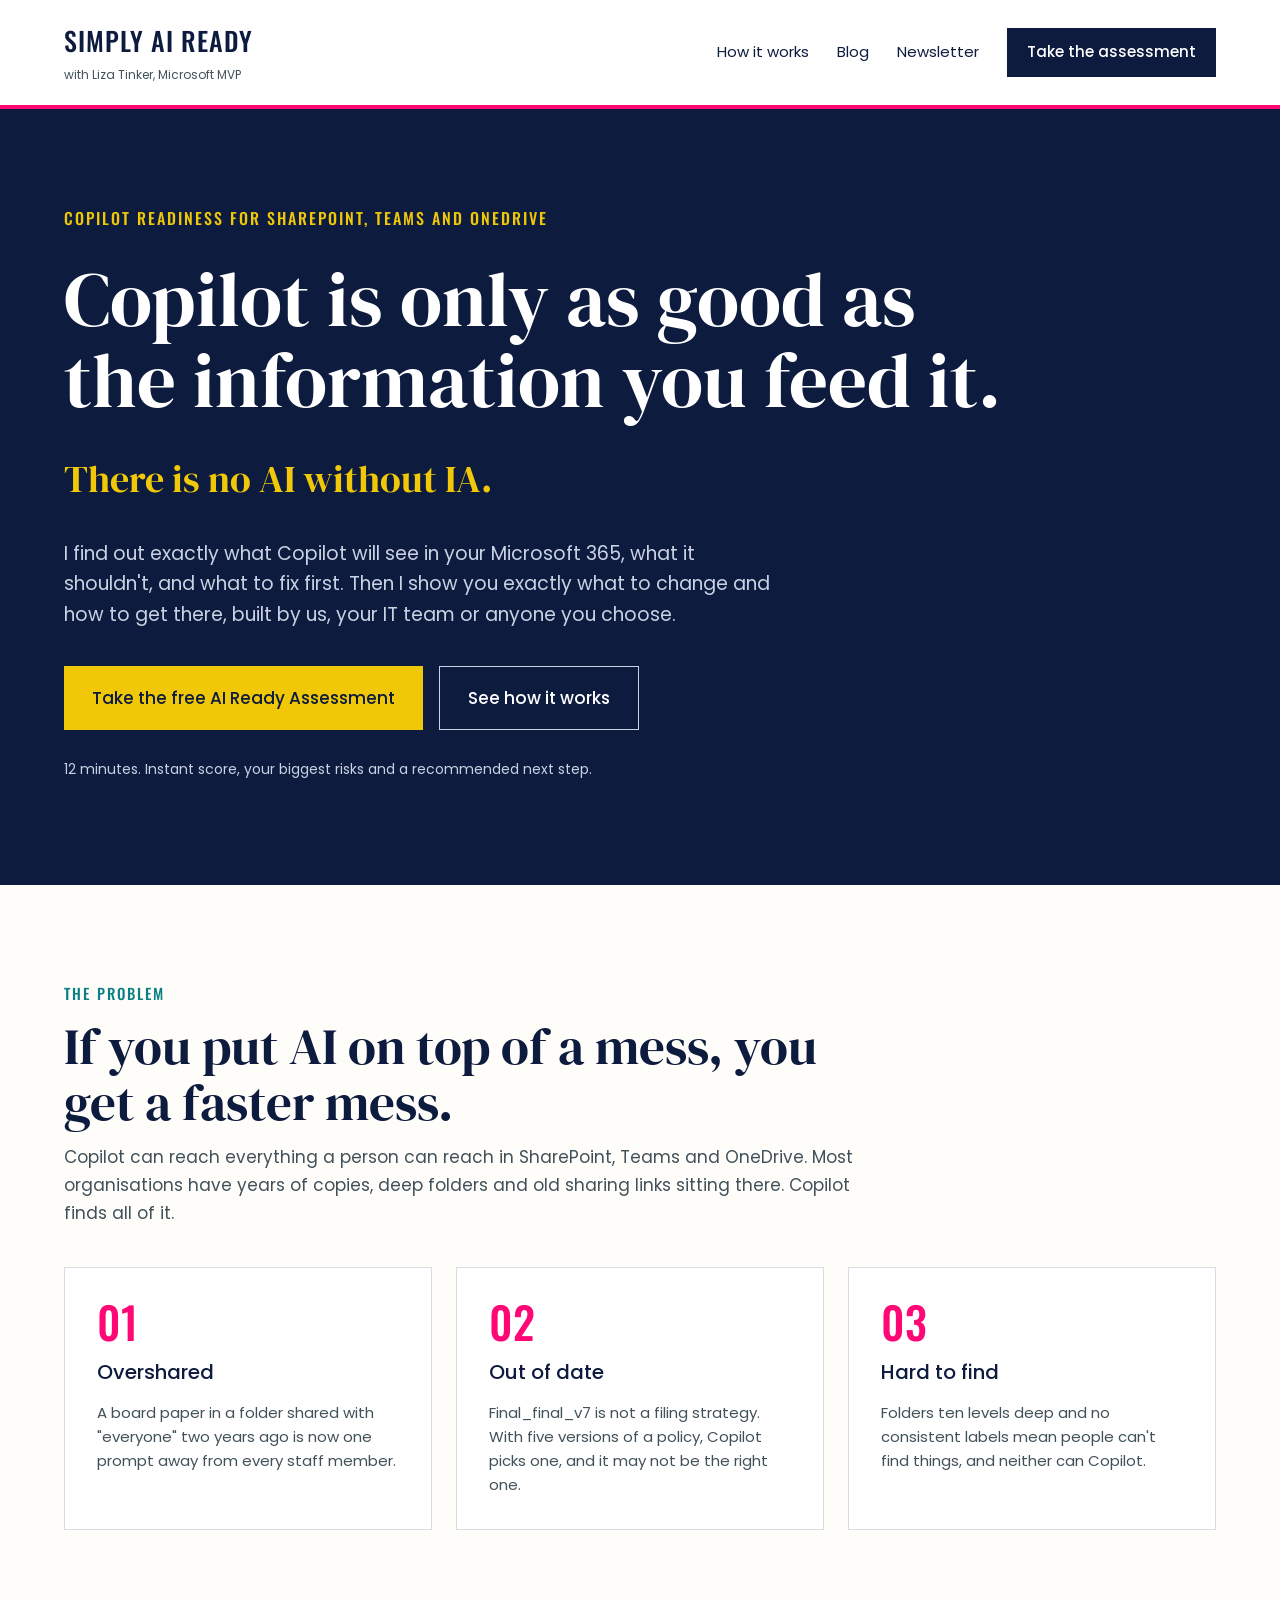
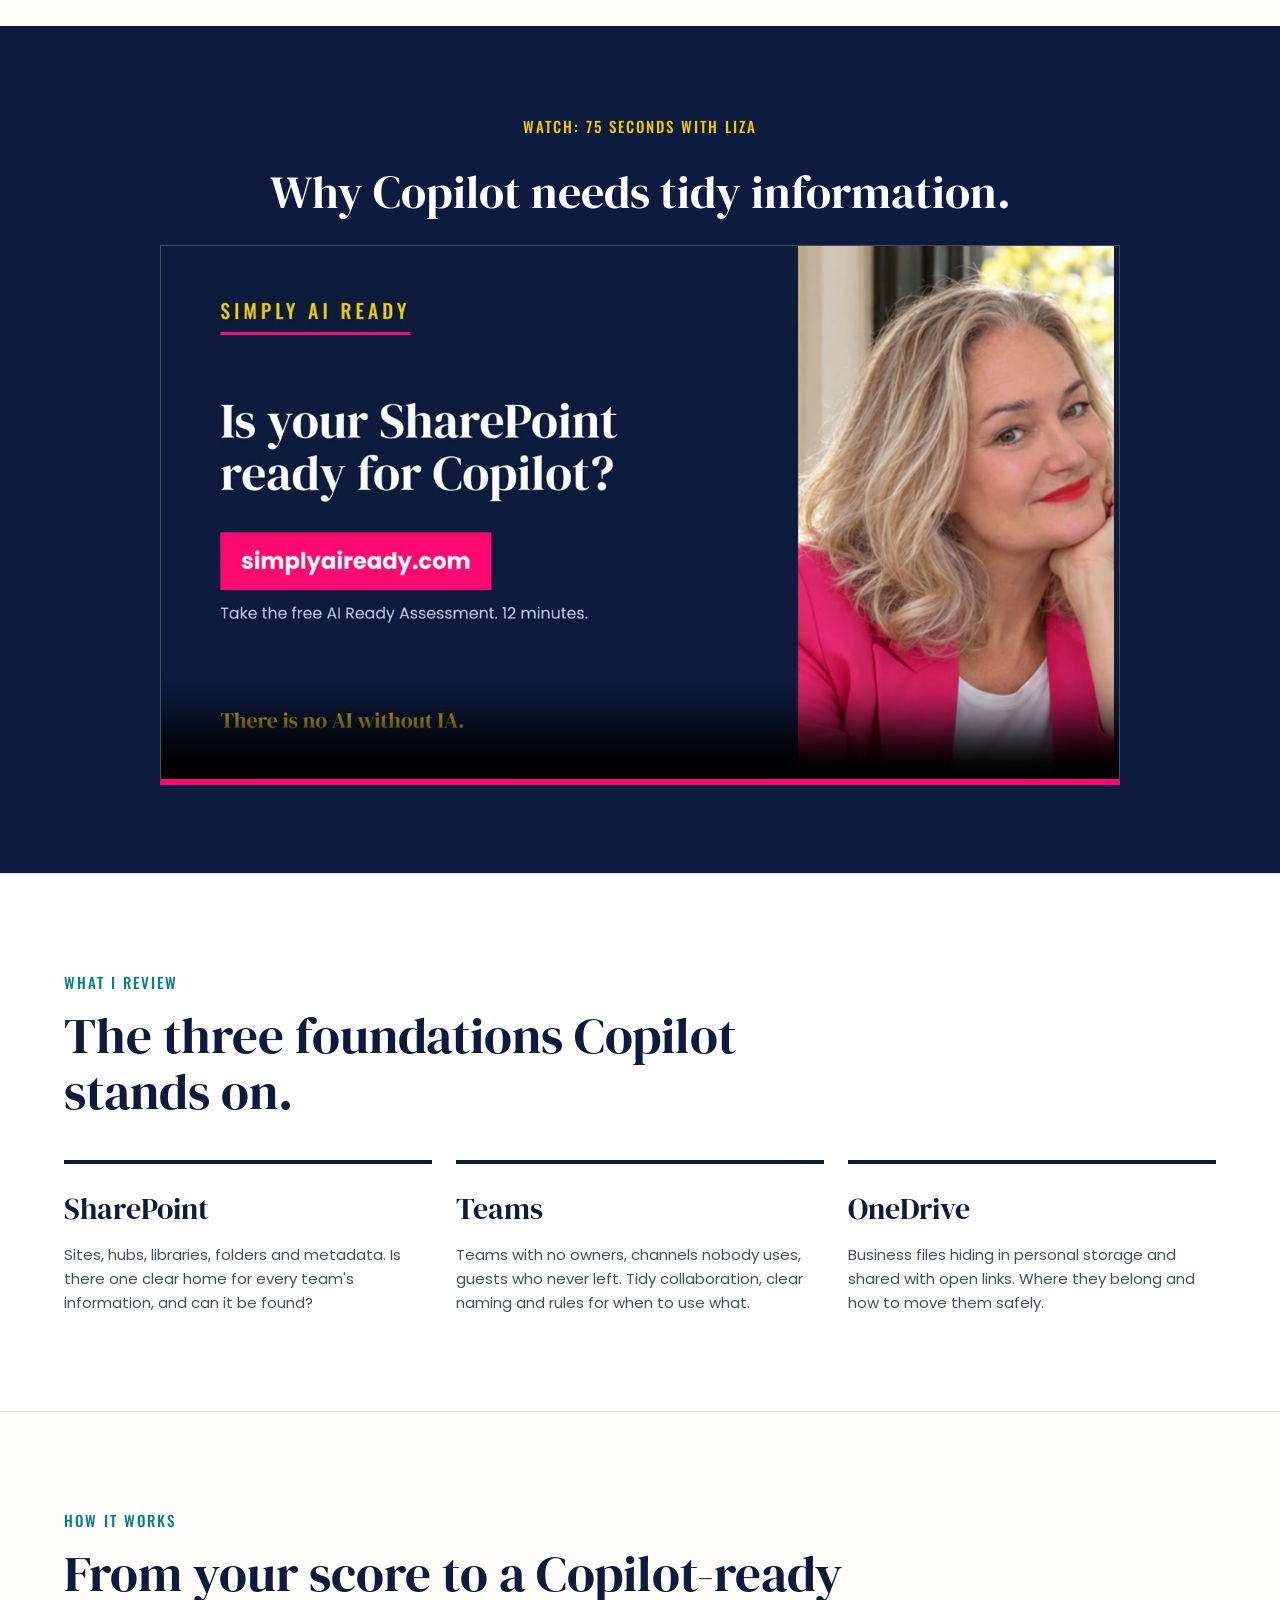
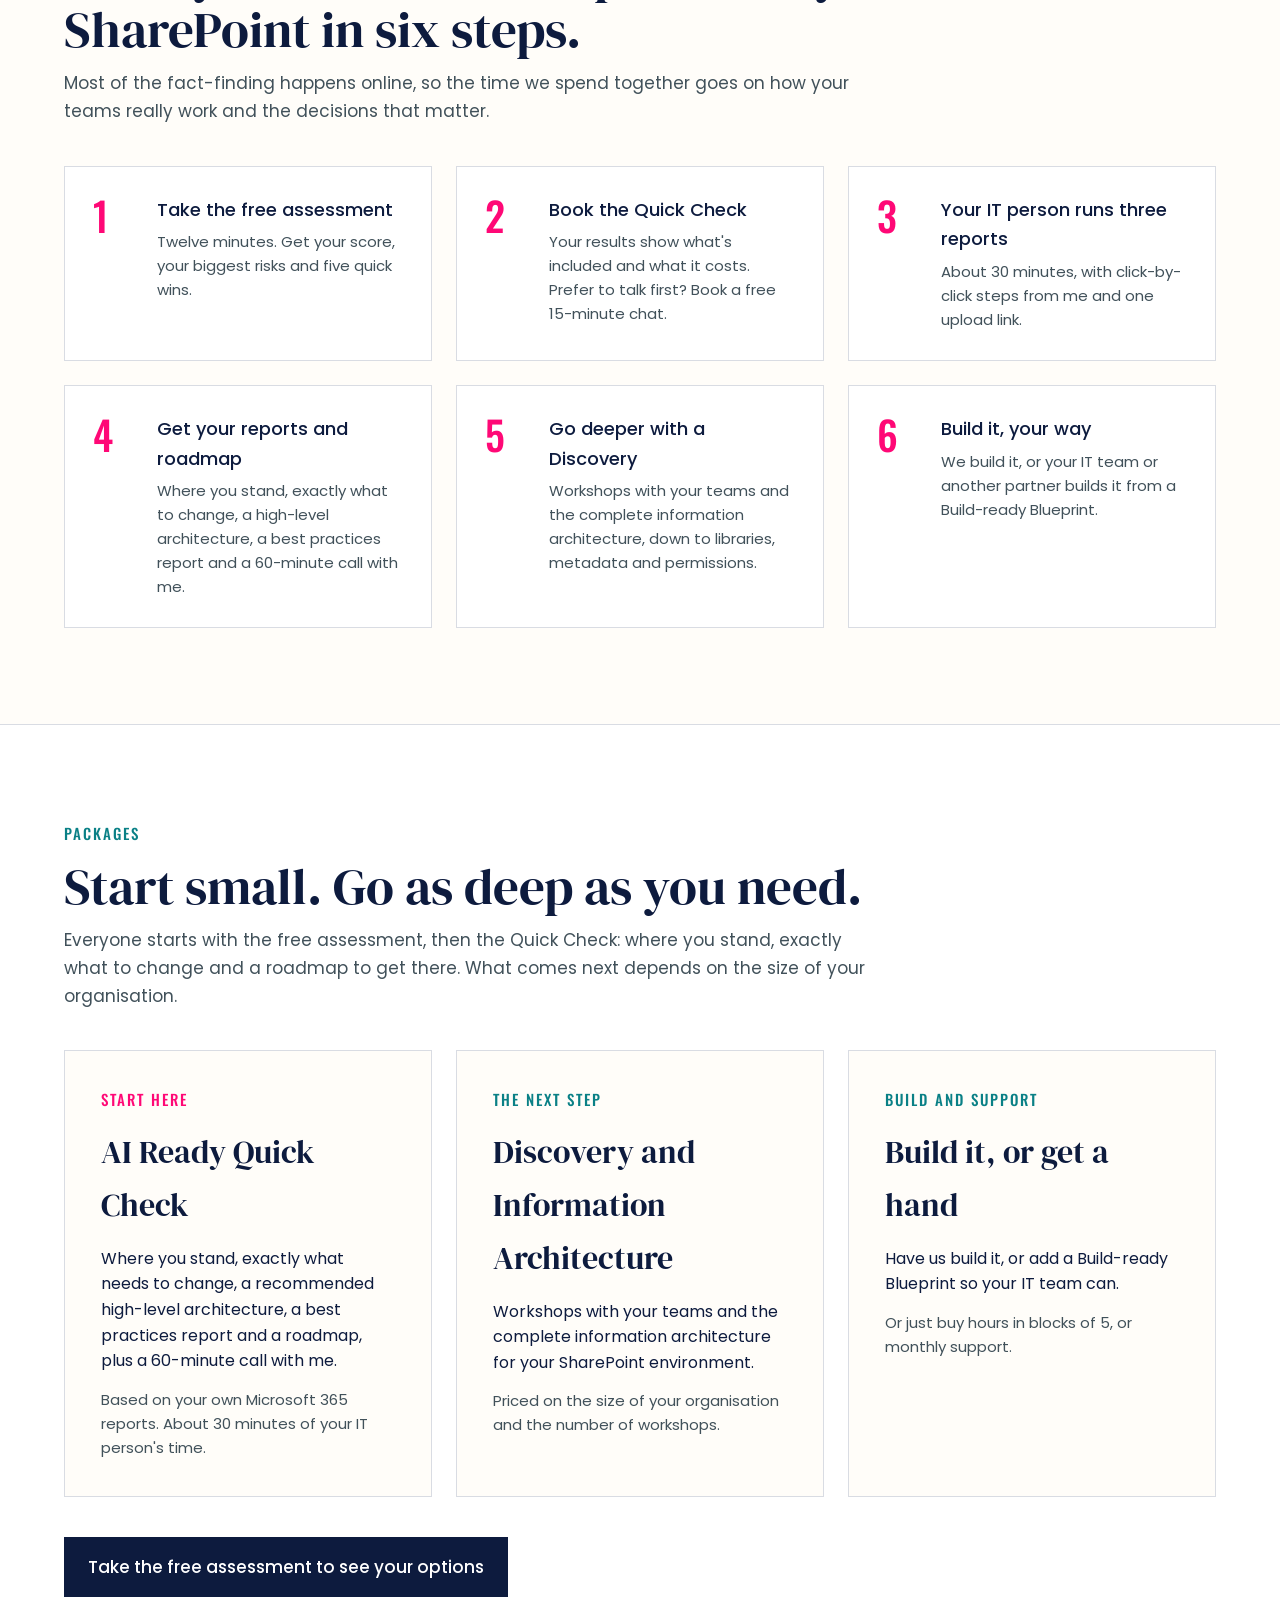
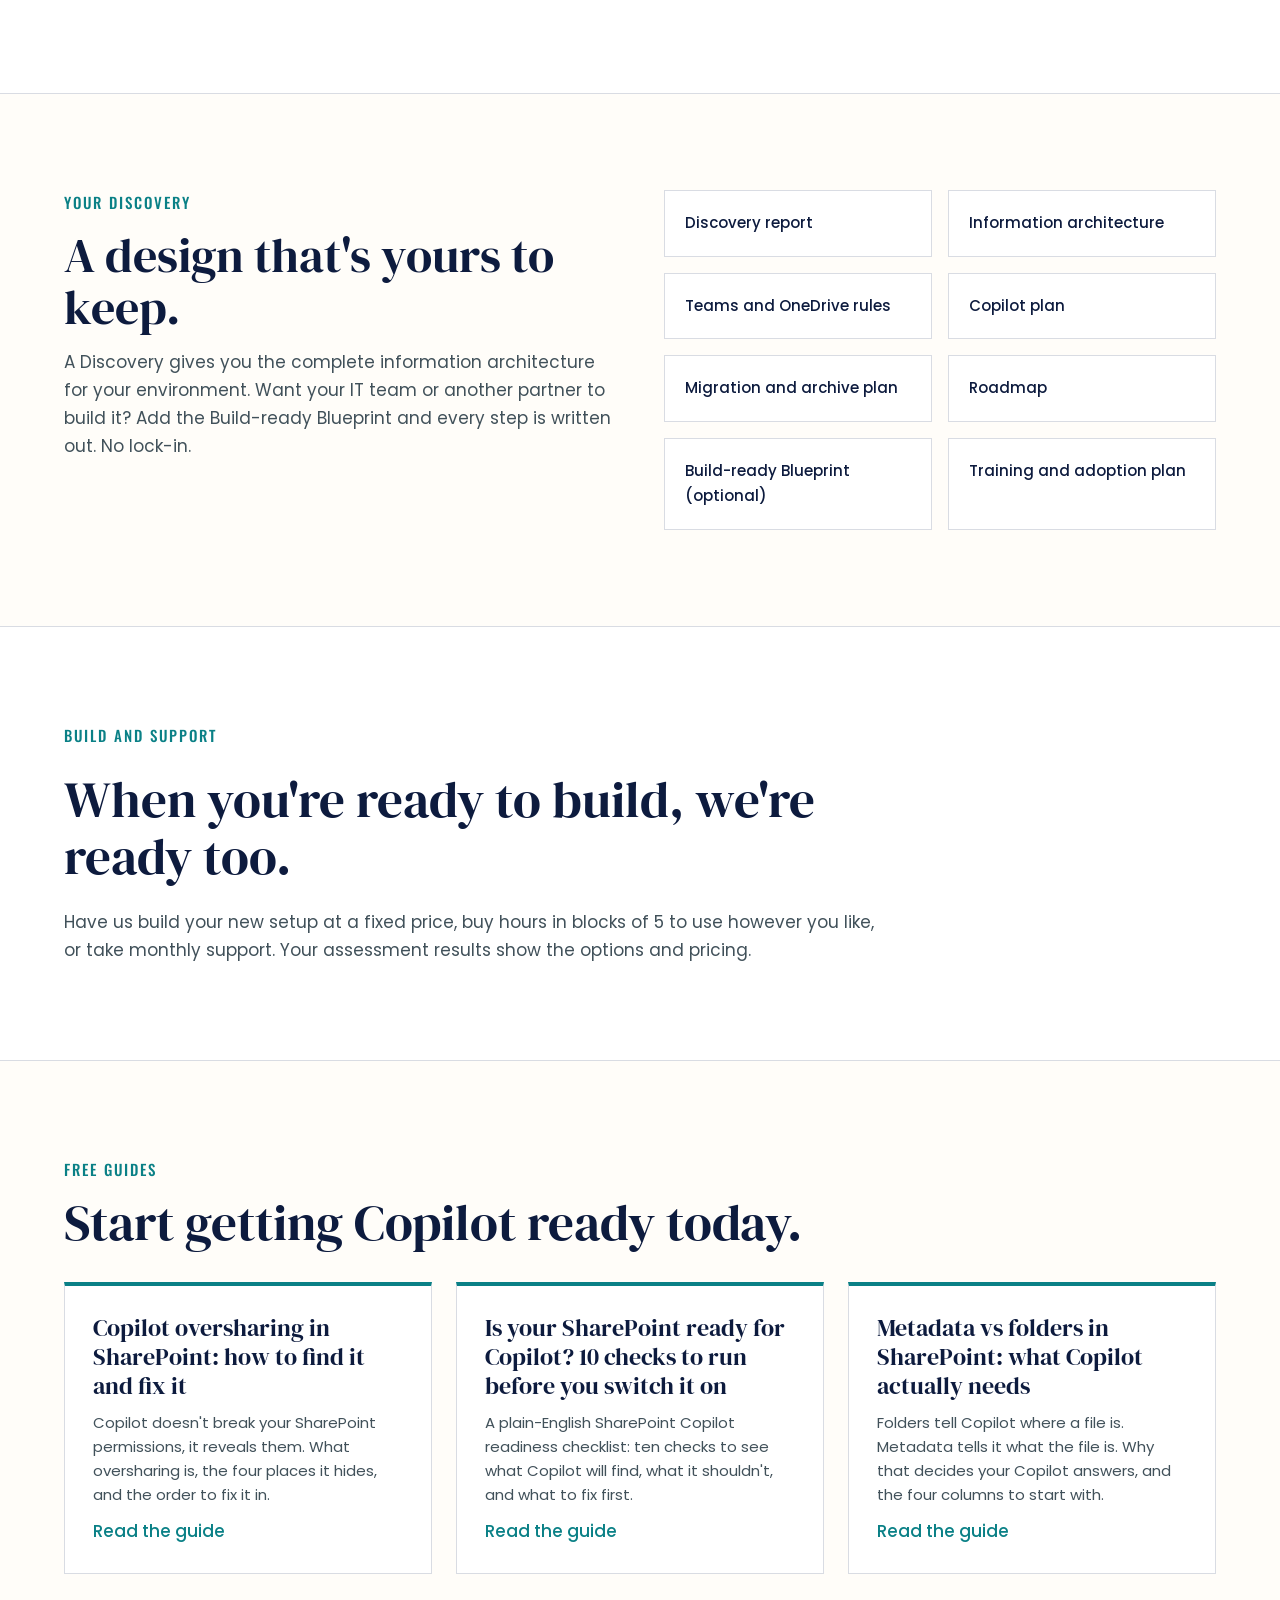
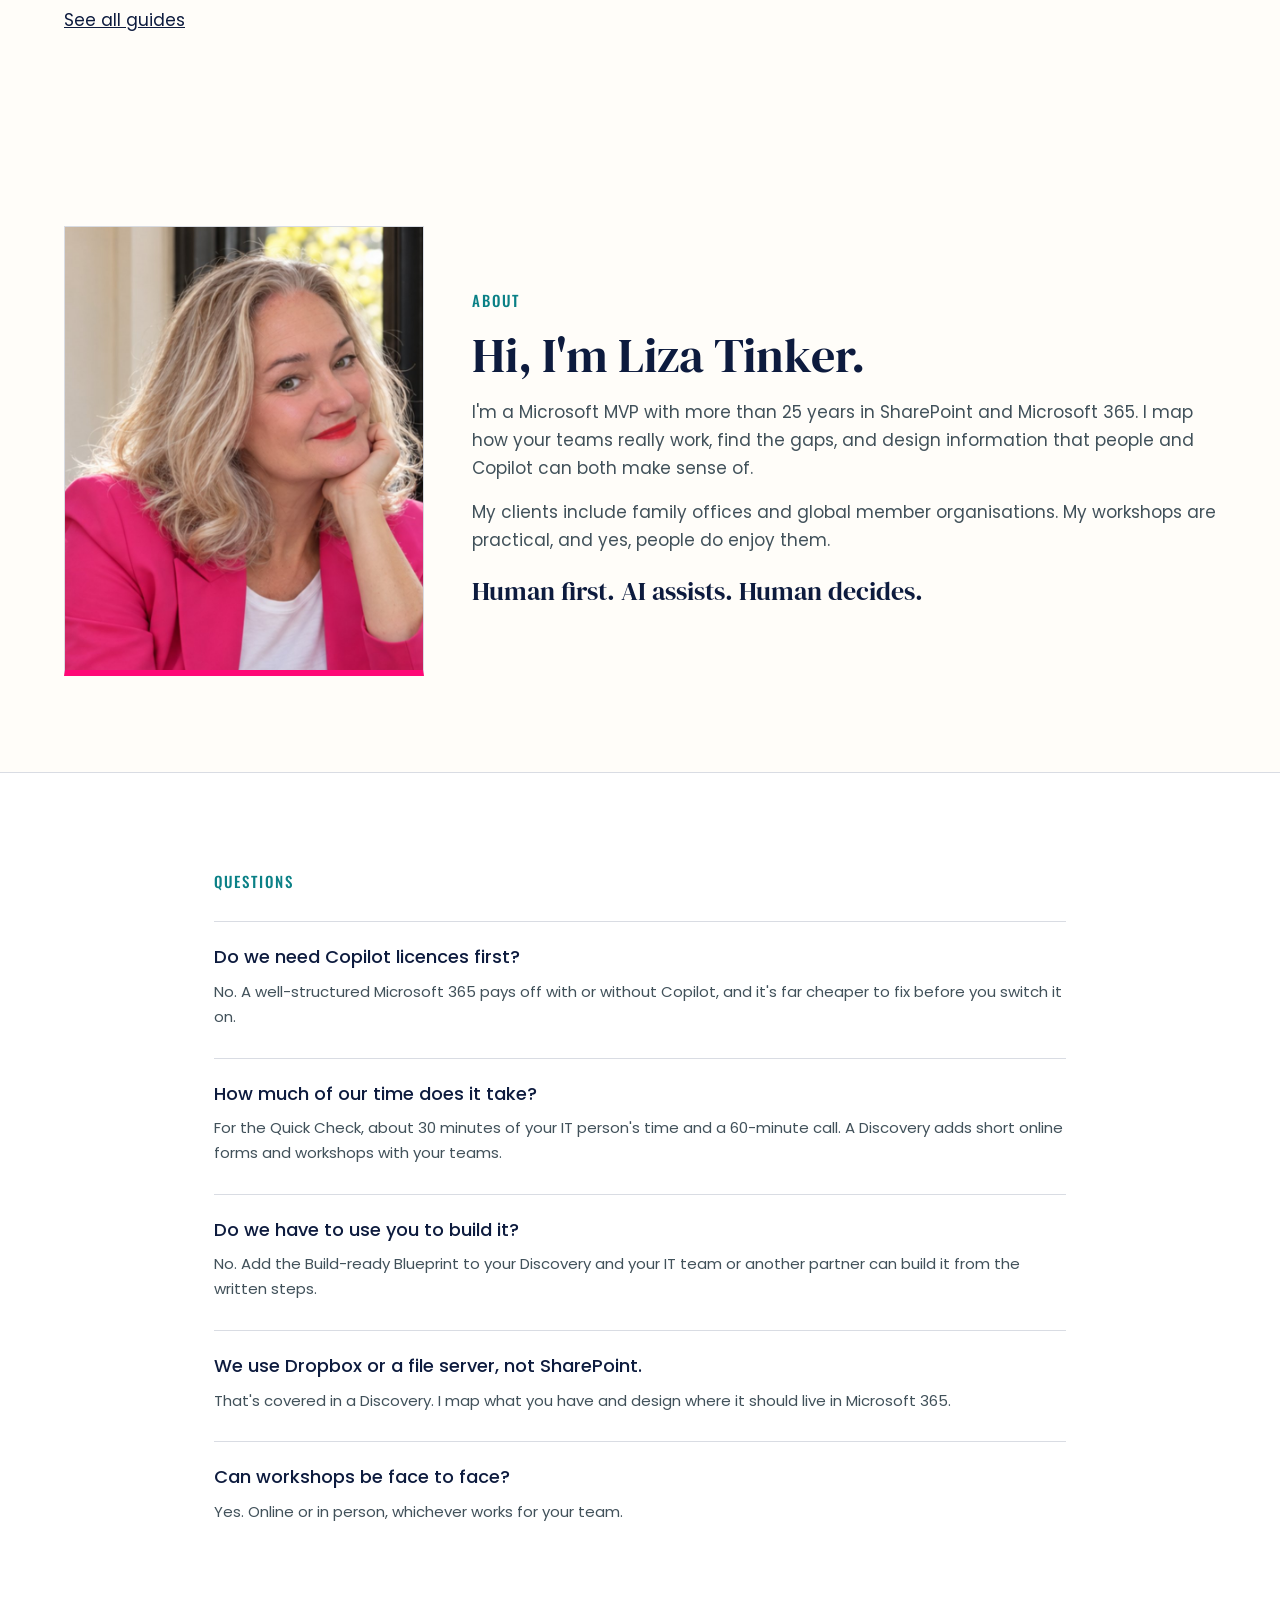
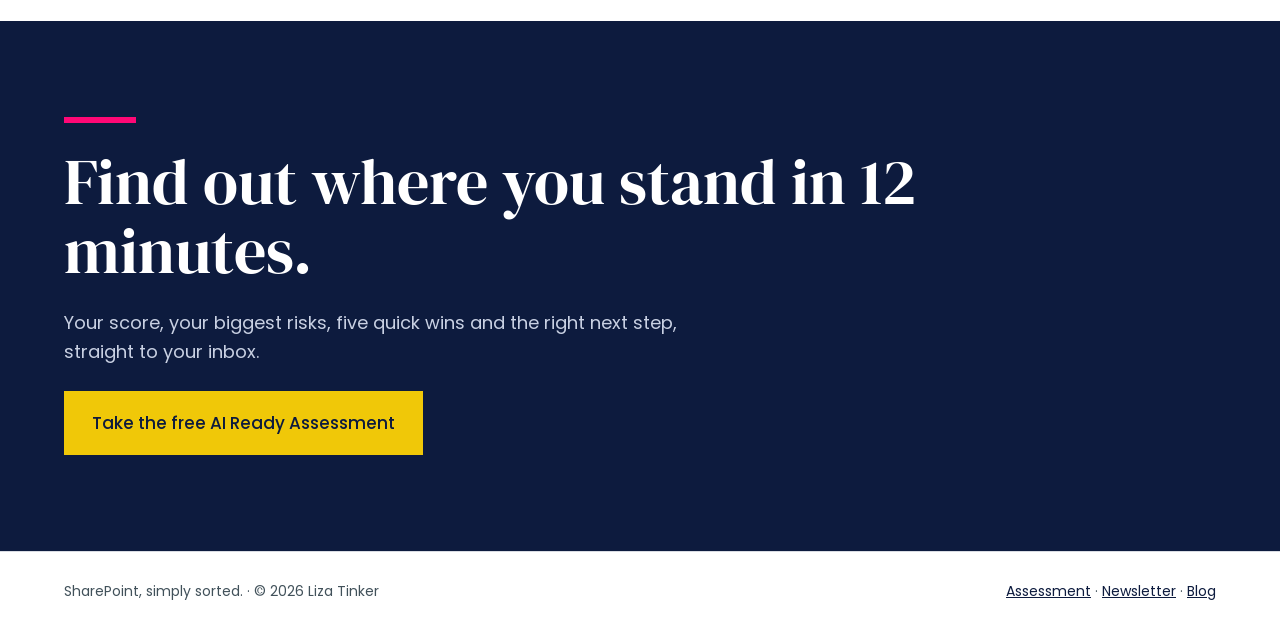
==== commit 27c9c332: "Hide pricing: packages page noindex and unlinked, prices removed from public pages Co-Authored-By: C" ====
--- a/docs/index.html
+++ b/docs/index.html
@@ -23,7 +23,6 @@
 </a>
 <nav aria-label="Main" style="display:flex;flex-wrap:wrap;gap:8px 28px;align-items:center;font-size:15px">
 <a href="/#how" style="text-decoration:none">How it works</a>
-<a href="/packages/" style="text-decoration:none">Packages</a>
 <a href="/blog/" style="text-decoration:none">Blog</a>
 <a href="/newsletter/" style="text-decoration:none">Newsletter</a>
 <a href="/assessment/" style="text-decoration:none;background:#0d1b3e;color:#ffffff;padding:12px 20px;font-weight:600;min-height:44px;box-sizing:border-box;display:inline-flex;align-items:center">Take the assessment</a>
@@ -39,7 +38,7 @@
 <p style="margin: 0; font-size: 19px; line-height: 1.6; color: #c9d1e3; max-width: 720px">I find out exactly what Copilot will see in your Microsoft 365, what it shouldn't, and what to fix first. Then I show you exactly what to change and how to get there, built by us, your IT team or anyone you choose.</p>
 <div style="display: flex; flex-wrap: wrap; gap: 16px; align-items: center; padding-top: 8px">
 <a href="/assessment/" style="text-decoration: none; background: #f0c808; color: #0d1b3e; font-weight: 600; font-size: 17px; padding: 18px 28px; min-height: 44px; box-sizing: border-box; display: inline-flex; align-items: center">Take the free AI Ready Assessment</a>
-<a href="/packages/" style="text-decoration: none; color: #ffffff; border: 1px solid #c9d1e3; font-weight: 600; font-size: 17px; padding: 17px 28px; min-height: 44px; box-sizing: border-box; display: inline-flex; align-items: center">See the packages</a>
+<a href="/#how" style="text-decoration: none; color: #ffffff; border: 1px solid #c9d1e3; font-weight: 600; font-size: 17px; padding: 17px 28px; min-height: 44px; box-sizing: border-box; display: inline-flex; align-items: center">See how it works</a>
 </div>
 <p style="margin: 0; font-size: 14px; color: #c9d1e3">12 minutes. Instant score, your biggest risks and a recommended next step.</p>
 </div>
@@ -120,7 +119,7 @@
 </li>
 <li style="background: #ffffff; border: 1px solid #d9dce3; padding: 28px; display: flex; gap: 20px; align-items: flex-start">
 <span style="font-family: 'Oswald', 'Arial Narrow', sans-serif; font-size: 40px; color: #ff0876; line-height: 1; min-width: 44px">2</span>
-<div style="display: flex; flex-direction: column; gap: 6px"><h3 style="margin: 0; font-size: 18px; font-weight: 600">Book the Quick Check</h3><p style="margin: 0; font-size: 15px; line-height: 1.6; color: #41515a">$890, paid online. Prefer to talk first? Book a free 15-minute chat.</p></div>
+<div style="display: flex; flex-direction: column; gap: 6px"><h3 style="margin: 0; font-size: 18px; font-weight: 600">Book the Quick Check</h3><p style="margin: 0; font-size: 15px; line-height: 1.6; color: #41515a">Your results show what's included and what it costs. Prefer to talk first? Book a free 15-minute chat.</p></div>
 </li>
 <li style="background: #ffffff; border: 1px solid #d9dce3; padding: 28px; display: flex; gap: 20px; align-items: flex-start">
 <span style="font-family: 'Oswald', 'Arial Narrow', sans-serif; font-size: 40px; color: #ff0876; line-height: 1; min-width: 44px">3</span>
@@ -146,11 +145,11 @@
 <div style="display: flex; flex-direction: column; gap: 12px; max-width: 820px">
 <p style="margin: 0; font-family: 'Oswald', 'Arial Narrow', sans-serif; font-weight: 500; font-size: 15px; letter-spacing: 2px; color: #0a8086">PACKAGES</p>
 <h2 style="margin: 0; font-family: 'DM Serif Display', Georgia, serif; font-weight: 400; font-size: clamp(34px, 4vw, 52px); line-height: 1.1">Start small. Go as deep as you need.</h2>
-<p style="margin: 0; font-size: 17px; line-height: 1.65; color: #41515a">Everyone starts with the $890 Quick Check: where you stand, exactly what to change and a roadmap to get there. What comes next depends on the size of your organisation.</p>
+<p style="margin: 0; font-size: 17px; line-height: 1.65; color: #41515a">Everyone starts with the free assessment, then the Quick Check: where you stand, exactly what to change and a roadmap to get there. What comes next depends on the size of your organisation.</p>
 </div>
 <div style="display: grid; grid-template-columns: repeat(auto-fit, minmax(300px, 1fr)); gap: 24px">
 <div style="border: 1px solid #d9dce3; background: #fffdf9; padding: 36px; display: flex; flex-direction: column; gap: 14px">
-<p style="margin: 0; font-family: 'Oswald', 'Arial Narrow', sans-serif; font-size: 15px; letter-spacing: 2px; color: #ff0876">START HERE · $890</p>
+<p style="margin: 0; font-family: 'Oswald', 'Arial Narrow', sans-serif; font-size: 15px; letter-spacing: 2px; color: #ff0876">START HERE</p>
 <h3 style="margin: 0; font-family: 'DM Serif Display', Georgia, serif; font-weight: 400; font-size: 32px">AI Ready Quick Check</h3>
 <p style="margin: 0; font-size: 16px; line-height: 1.6">Where you stand, exactly what needs to change, a recommended high-level architecture, a best practices report and a roadmap, plus a 60-minute call with me.</p>
 <p style="margin: 0; font-size: 15px; line-height: 1.6; color: #41515a">Based on your own Microsoft 365 reports. About 30 minutes of your IT person's time.</p>
@@ -169,8 +168,7 @@
 </div>
 </div>
 <div style="display: flex; flex-wrap: wrap; gap: 16px">
-<a href="/packages/" style="text-decoration: none; background: #0d1b3e; color: #ffffff; font-weight: 600; font-size: 17px; padding: 16px 24px; min-height: 44px; box-sizing: border-box; display: inline-flex; align-items: center">See what's included and pricing</a>
-<a href="/assessment/" style="text-decoration: none; border: 1px solid #0d1b3e; color: #0d1b3e; font-weight: 600; font-size: 17px; padding: 15px 24px; min-height: 44px; box-sizing: border-box; display: inline-flex; align-items: center">Take the free assessment</a>
+<a href="/assessment/" style="text-decoration: none; background: #0d1b3e; color: #ffffff; font-weight: 600; font-size: 17px; padding: 16px 24px; min-height: 44px; box-sizing: border-box; display: inline-flex; align-items: center">Take the free assessment to see your options</a>
 </div>
 </div>
 </section>
@@ -197,8 +195,7 @@
 <div style="max-width: 1200px; margin: 0 auto; padding: 96px 24px; display: flex; flex-direction: column; gap: 24px">
 <p style="margin: 0; font-family: 'Oswald', 'Arial Narrow', sans-serif; font-weight: 500; font-size: 15px; letter-spacing: 2px; color: #0a8086">BUILD AND SUPPORT</p>
 <h2 style="margin: 0; font-family: 'DM Serif Display', Georgia, serif; font-weight: 400; font-size: clamp(34px, 4vw, 52px); line-height: 1.1; max-width: 820px">When you're ready to build, we're ready too.</h2>
-<p style="margin: 0; font-size: 17px; line-height: 1.65; color: #41515a; max-width: 820px">Have us build your new setup at a fixed price, buy hours in blocks of 5 to use however you like, or take monthly support at $1,450 a month.</p>
-<p style="margin: 0"><a href="/packages/#support">See build and support options</a></p>
+<p style="margin: 0; font-size: 17px; line-height: 1.65; color: #41515a; max-width: 820px">Have us build your new setup at a fixed price, buy hours in blocks of 5 to use however you like, or take monthly support. Your assessment results show the options and pricing.</p>
 </div>
 </section>
 
@@ -255,7 +252,7 @@
 <footer style="background:#ffffff;border-top:1px solid #d9dce3">
 <div style="max-width:1200px;margin:0 auto;padding:28px 24px;display:flex;flex-wrap:wrap;gap:12px 24px;justify-content:space-between;align-items:center;font-size:14px;color:#41515a">
 <span>SharePoint, simply sorted. · © 2026 Liza Tinker</span>
-<span><a href="/assessment/">Assessment</a> · <a href="/newsletter/">Newsletter</a> · <a href="/blog/">Blog</a> · All prices AUD, ex GST</span>
+<span><a href="/assessment/">Assessment</a> · <a href="/newsletter/">Newsletter</a> · <a href="/blog/">Blog</a></span>
 </div>
 </footer>
 </body></html>
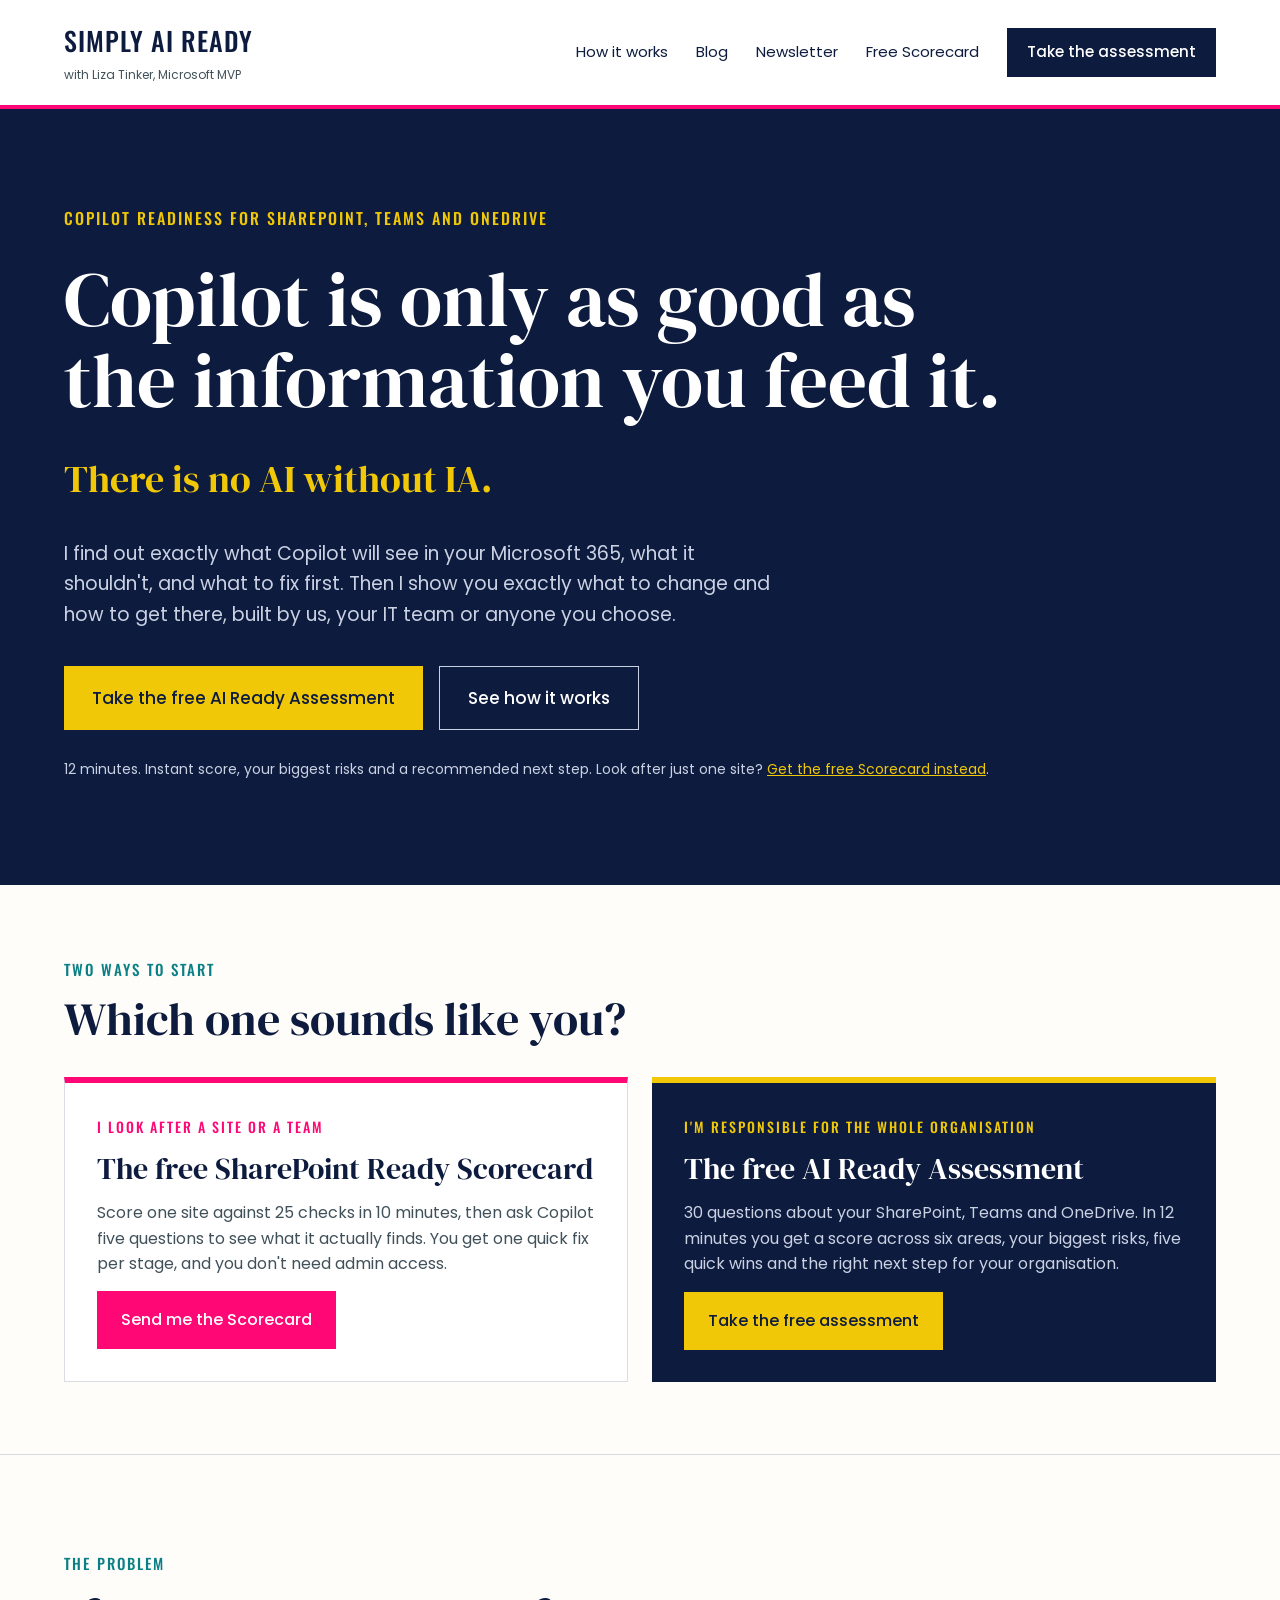
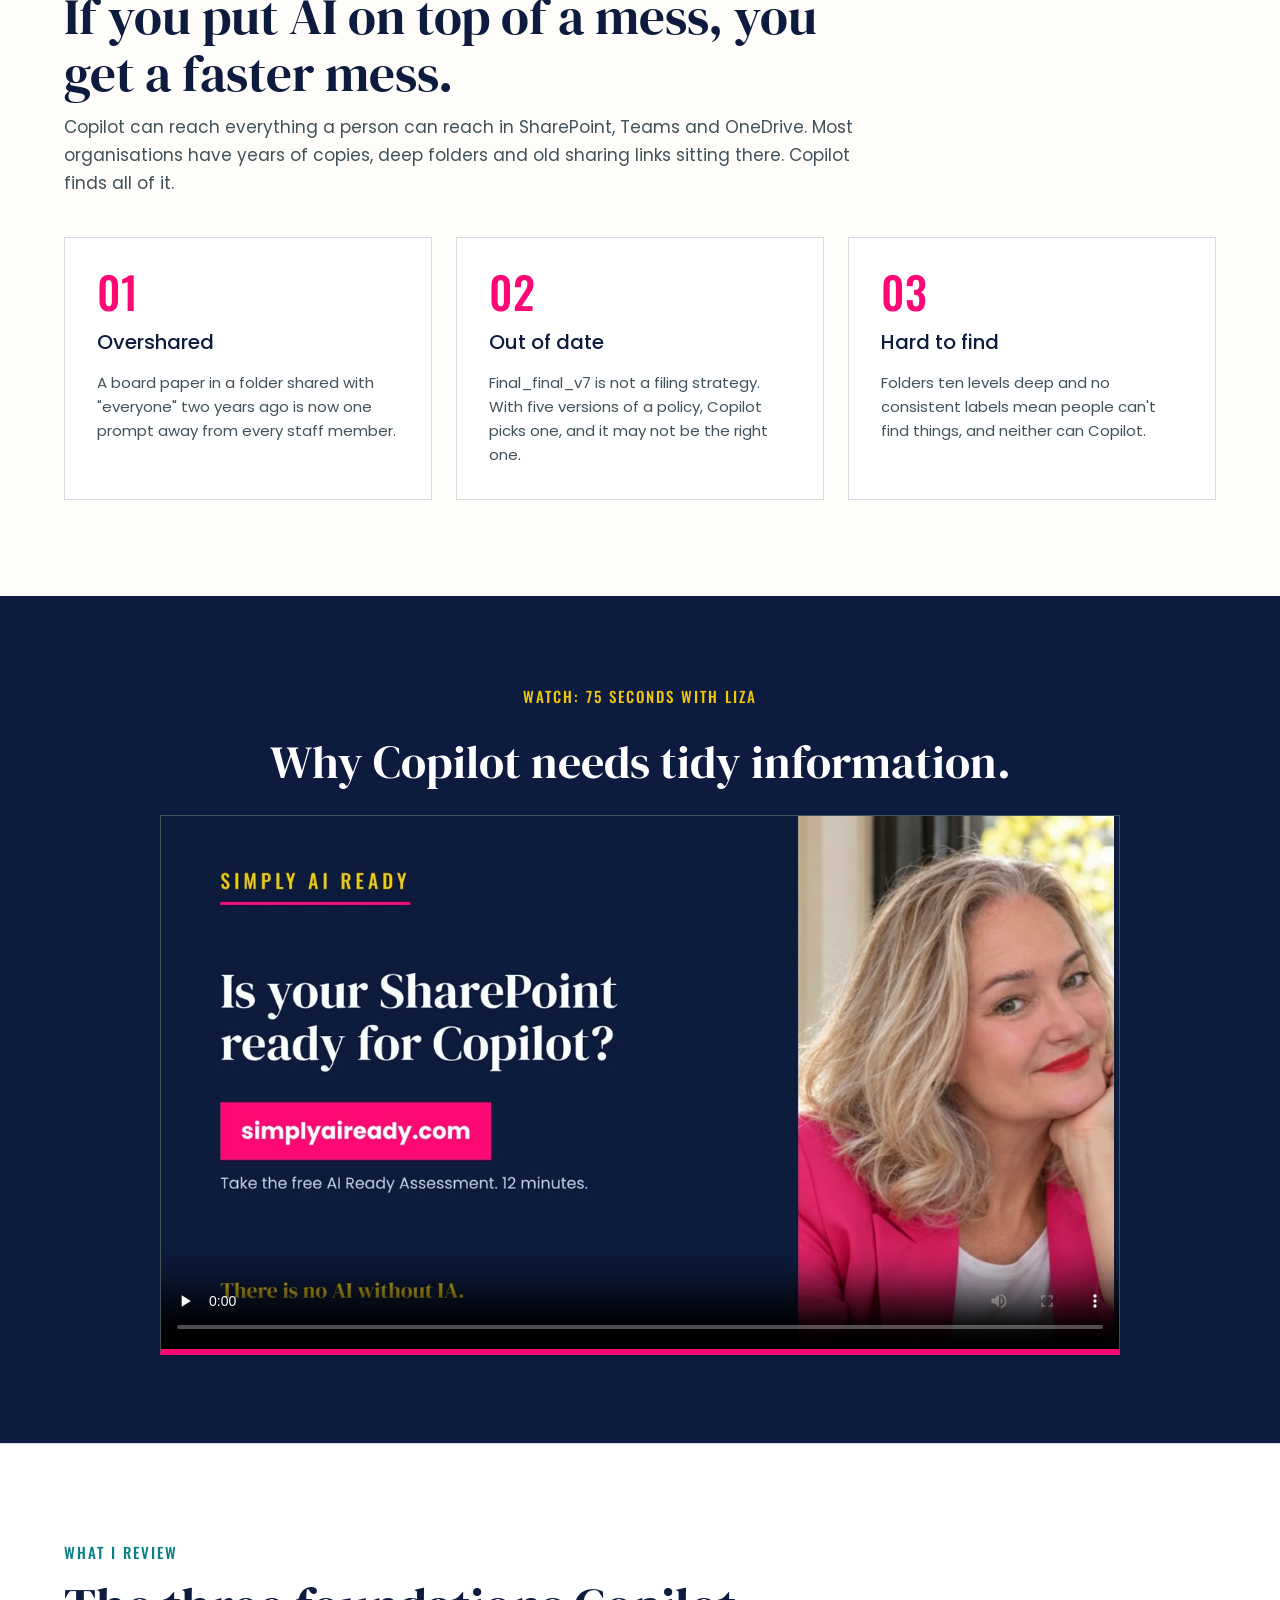
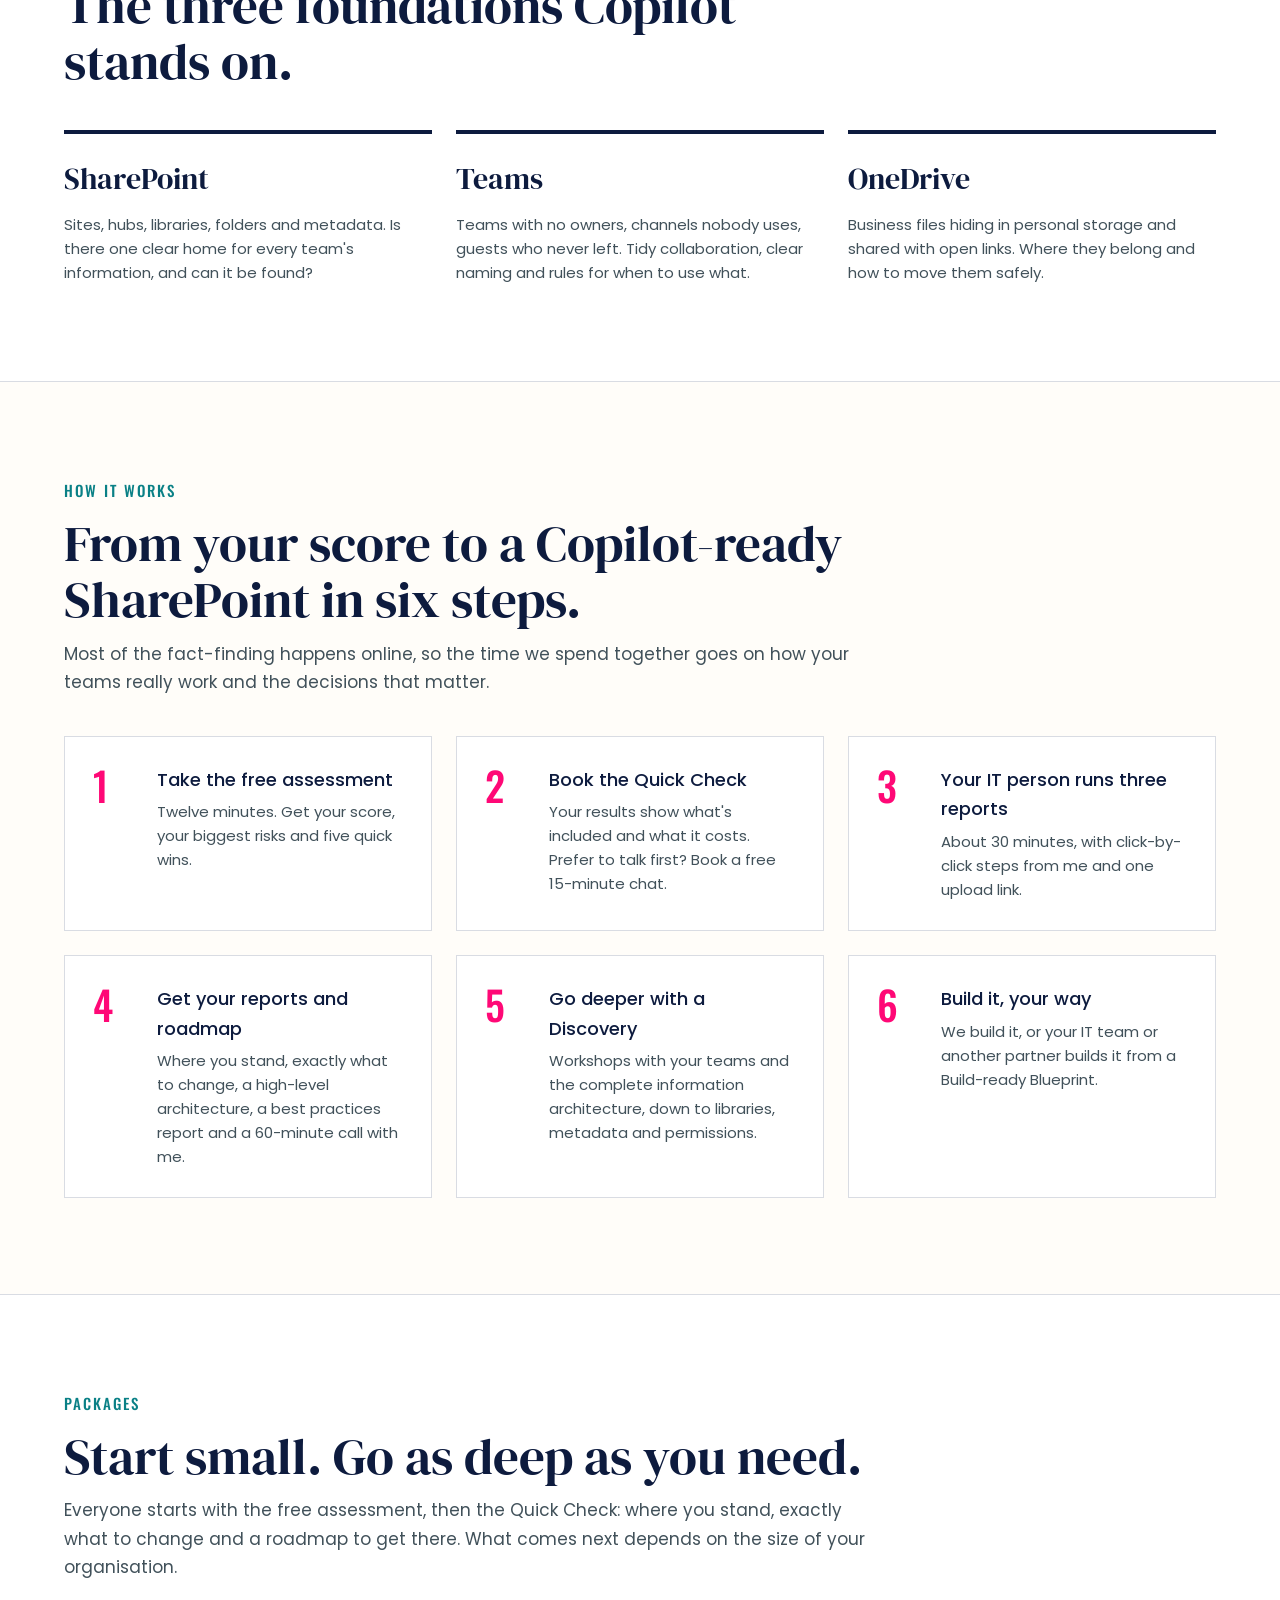
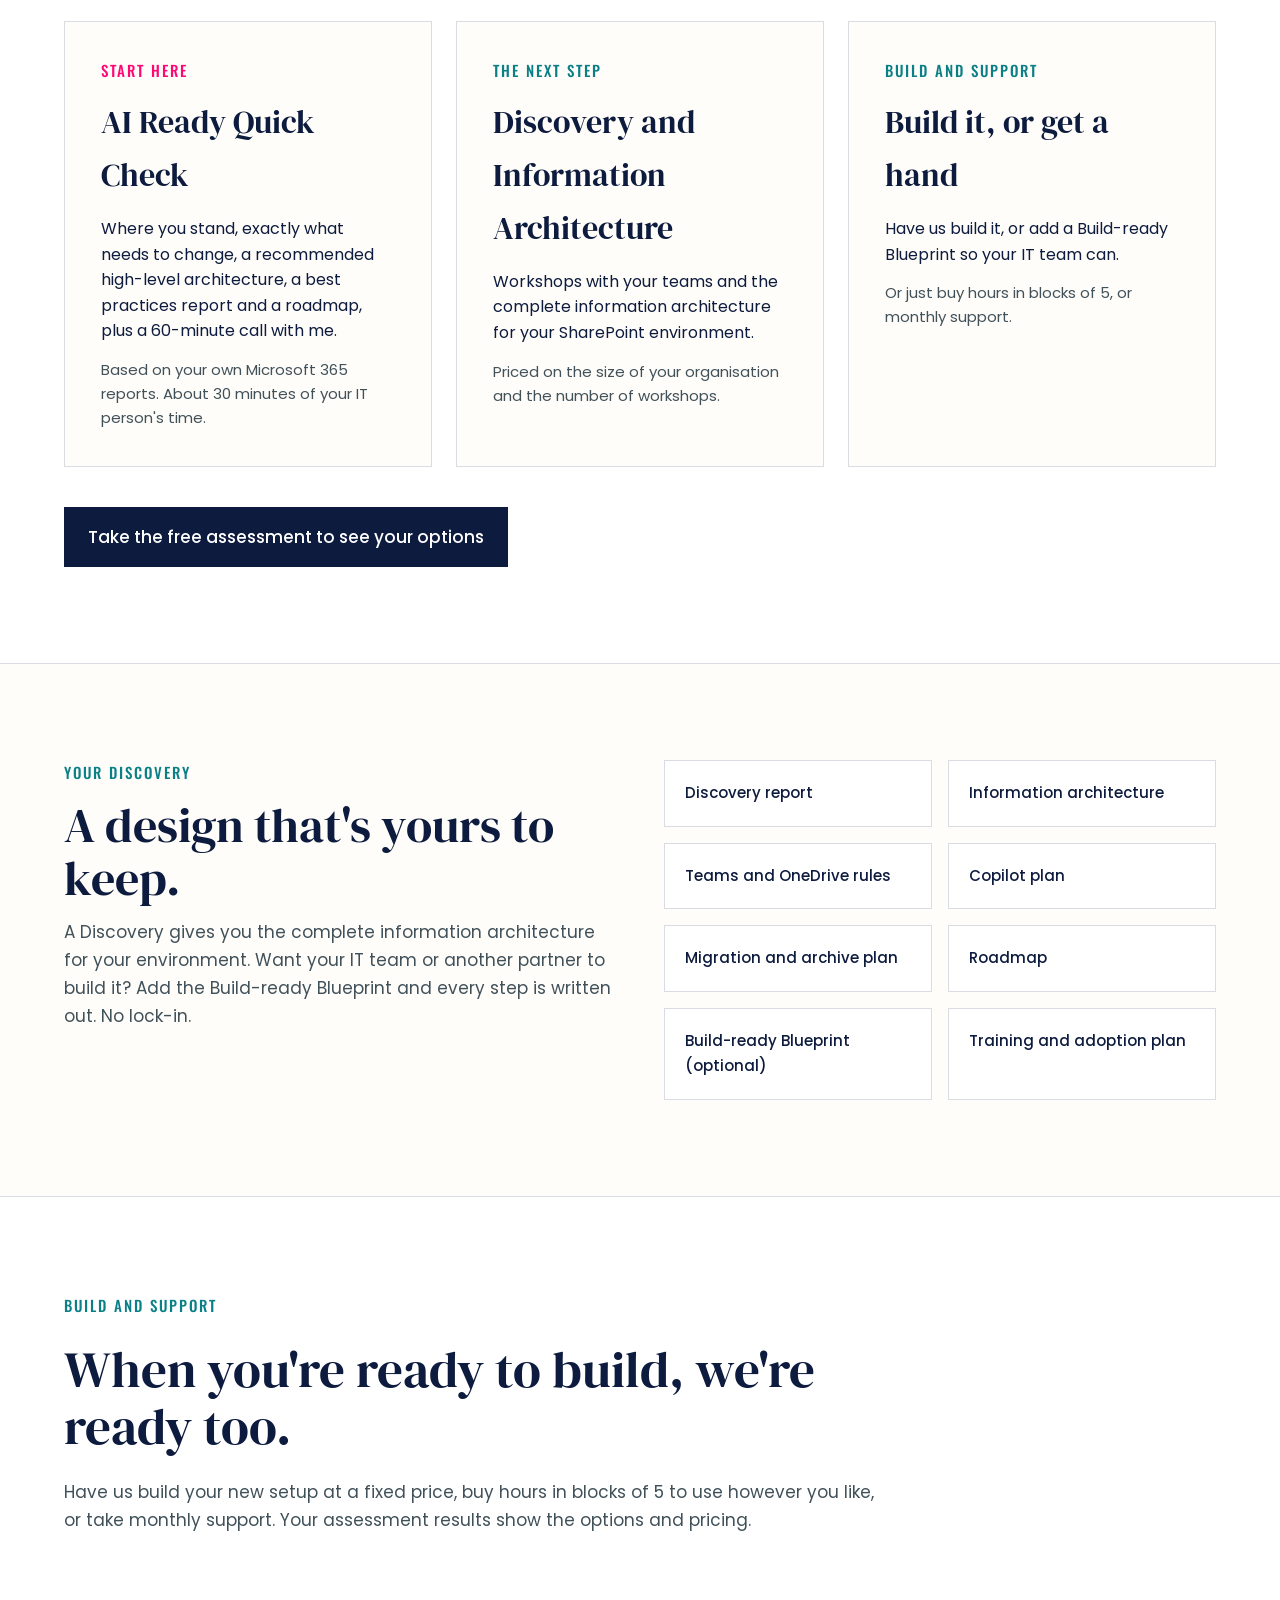
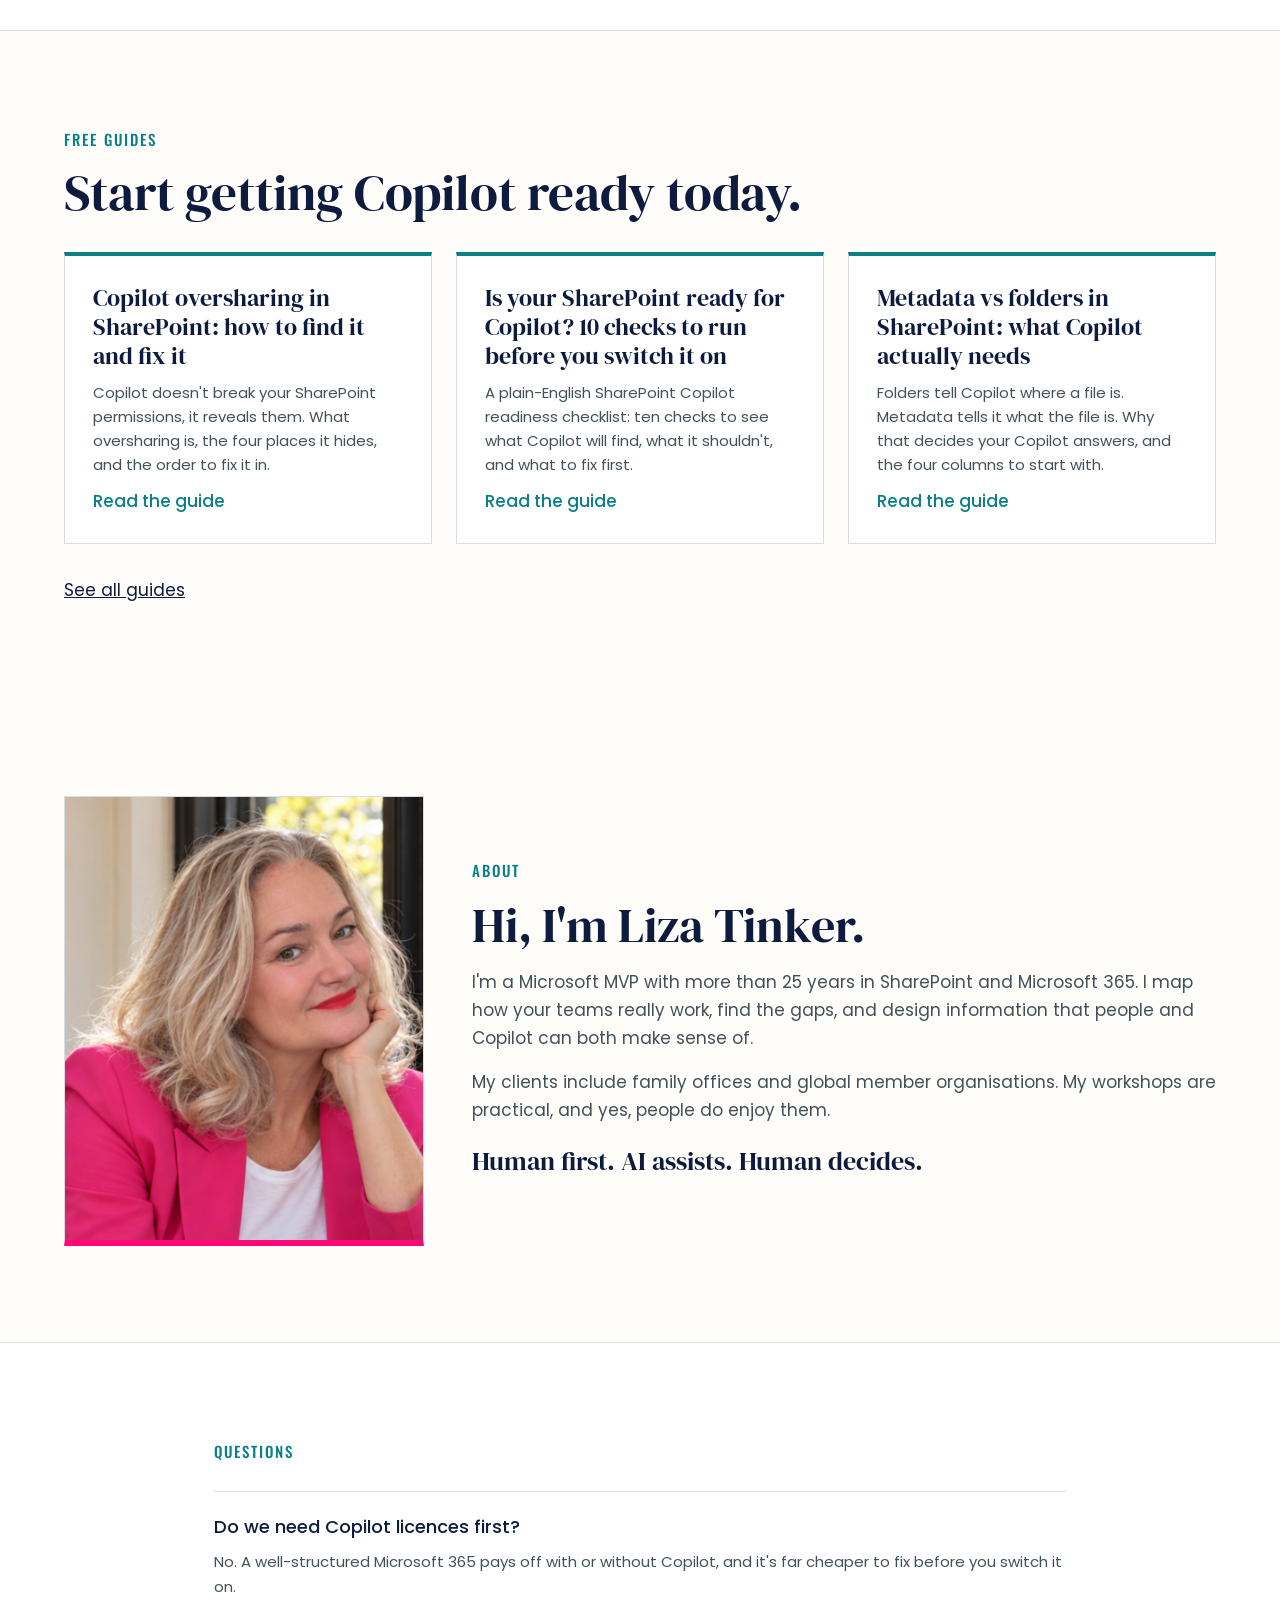
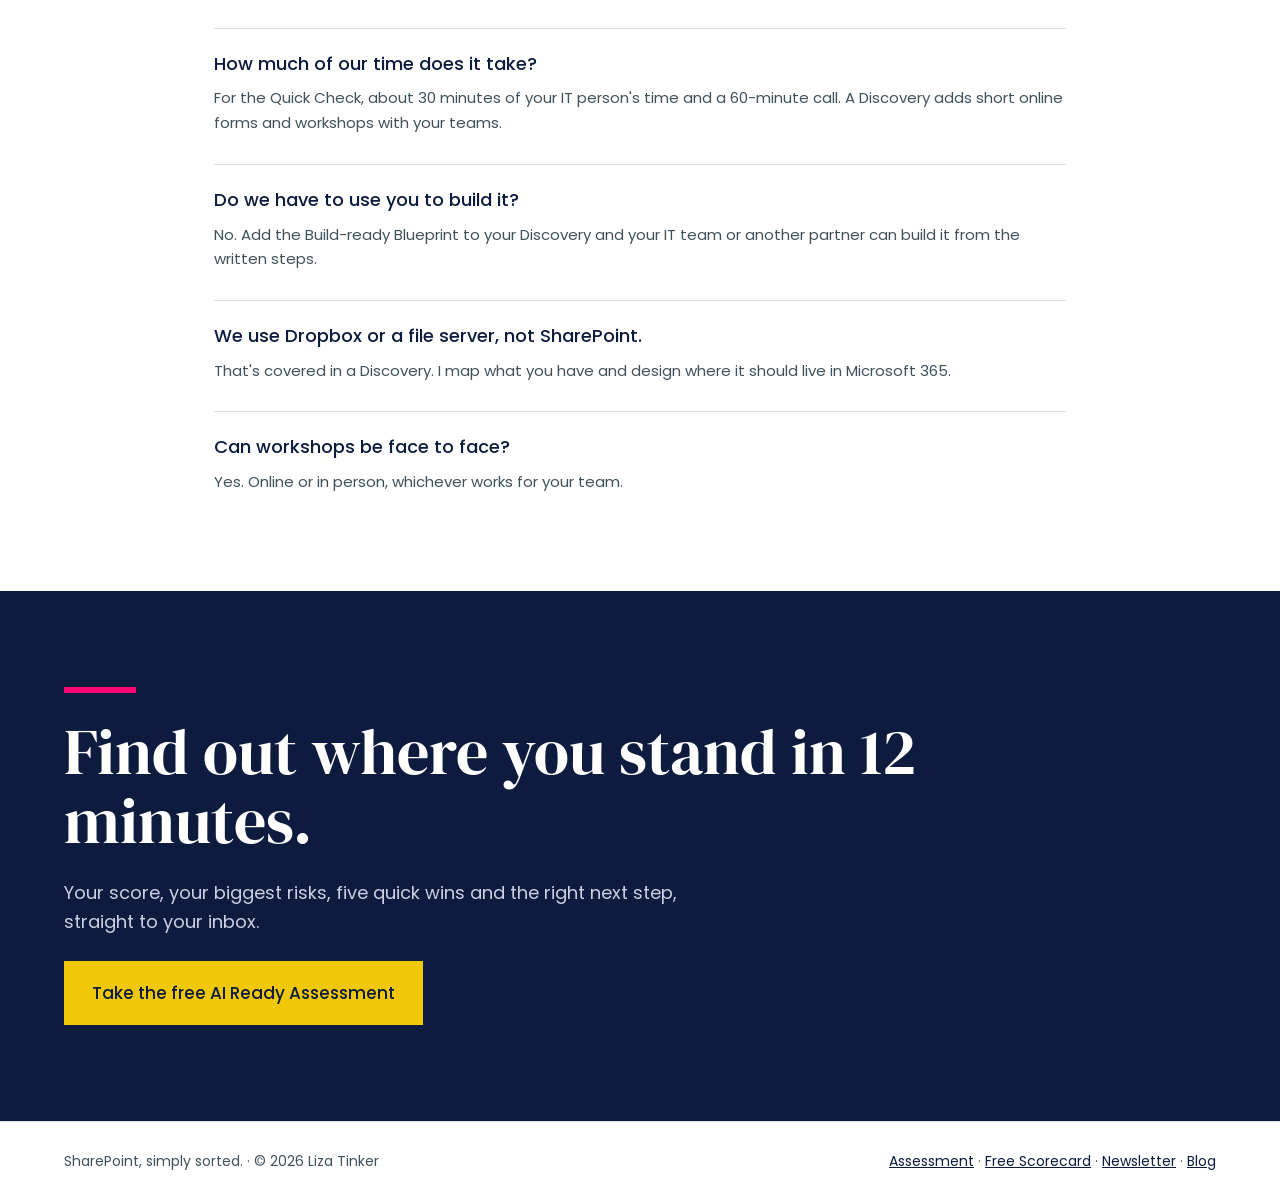
==== commit 8cb24c9a: "Add the free Scorecard path for site owners alongside the assessment Co-Authored-By: Claude Opus 5.5" ====
--- a/docs/index.html
+++ b/docs/index.html
@@ -25,6 +25,7 @@
 <a href="/#how" style="text-decoration:none">How it works</a>
 <a href="/blog/" style="text-decoration:none">Blog</a>
 <a href="/newsletter/" style="text-decoration:none">Newsletter</a>
+<a href="https://simplysharepoint.com/scorecard/" style="text-decoration:none">Free Scorecard</a>
 <a href="/assessment/" style="text-decoration:none;background:#0d1b3e;color:#ffffff;padding:12px 20px;font-weight:600;min-height:44px;box-sizing:border-box;display:inline-flex;align-items:center">Take the assessment</a>
 </nav>
 </div>
@@ -40,10 +41,33 @@
 <a href="/assessment/" style="text-decoration: none; background: #f0c808; color: #0d1b3e; font-weight: 600; font-size: 17px; padding: 18px 28px; min-height: 44px; box-sizing: border-box; display: inline-flex; align-items: center">Take the free AI Ready Assessment</a>
 <a href="/#how" style="text-decoration: none; color: #ffffff; border: 1px solid #c9d1e3; font-weight: 600; font-size: 17px; padding: 17px 28px; min-height: 44px; box-sizing: border-box; display: inline-flex; align-items: center">See how it works</a>
 </div>
-<p style="margin: 0; font-size: 14px; color: #c9d1e3">12 minutes. Instant score, your biggest risks and a recommended next step.</p>
+<p style="margin: 0; font-size: 14px; color: #c9d1e3">12 minutes. Instant score, your biggest risks and a recommended next step. Look after just one site? <a href="https://simplysharepoint.com/scorecard/" style="color: #f0c808">Get the free Scorecard instead</a>.</p>
 </div>
 </section>
 <script type="application/ld+json">{"@context":"https://schema.org","@type":"VideoObject","name":"Is your SharePoint ready for Copilot?","description":"Liza Tinker, Microsoft MVP, explains why Copilot is only as good as the information you give it, and how the free 12-minute AI Ready Assessment shows where you stand.","thumbnailUrl":"https://simplyaiready.com/images/simply-ai-ready-intro-poster.jpg","contentUrl":"https://simplyaiready.com/images/simply-ai-ready-intro.mp4","uploadDate":"2026-11-15","duration":"PT1M16S"}</script>
+
+<section style="background: #fffdf9; border-bottom: 1px solid #d9dce3">
+<div style="max-width: 1200px; margin: 0 auto; padding: 72px 24px; display: flex; flex-direction: column; gap: 32px">
+<div style="display: flex; flex-direction: column; gap: 12px; max-width: 820px">
+<p style="margin: 0; font-family: 'Oswald', 'Arial Narrow', sans-serif; font-weight: 500; font-size: 15px; letter-spacing: 2px; color: #0a8086">TWO WAYS TO START</p>
+<h2 style="margin: 0; font-family: 'DM Serif Display', Georgia, serif; font-weight: 400; font-size: clamp(32px, 3.6vw, 46px); line-height: 1.1">Which one sounds like you?</h2>
+</div>
+<div style="display: grid; grid-template-columns: repeat(auto-fit, minmax(300px, 1fr)); gap: 24px">
+<div style="background: #ffffff; border: 1px solid #d9dce3; border-top: 6px solid #ff0876; padding: 32px; display: flex; flex-direction: column; gap: 14px">
+<p style="margin: 0; font-family: 'Oswald', 'Arial Narrow', sans-serif; font-weight: 500; font-size: 14px; letter-spacing: 2px; color: #ff0876">I LOOK AFTER A SITE OR A TEAM</p>
+<h3 style="margin: 0; font-family: 'DM Serif Display', Georgia, serif; font-weight: 400; font-size: 30px; line-height: 1.15">The free SharePoint Ready Scorecard</h3>
+<p style="margin: 0; font-size: 16px; line-height: 1.6; color: #41515a">Score one site against 25 checks in 10 minutes, then ask Copilot five questions to see what it actually finds. You get one quick fix per stage, and you don't need admin access.</p>
+<a href="https://simplysharepoint.com/scorecard/" style="text-decoration: none; background: #ff0876; color: #ffffff; font-weight: 600; font-size: 16px; padding: 16px 24px; min-height: 44px; box-sizing: border-box; display: inline-flex; align-items: center; align-self: flex-start; margin-top: auto">Send me the Scorecard</a>
+</div>
+<div style="background: #0d1b3e; color: #ffffff; border-top: 6px solid #f0c808; padding: 32px; display: flex; flex-direction: column; gap: 14px">
+<p style="margin: 0; font-family: 'Oswald', 'Arial Narrow', sans-serif; font-weight: 500; font-size: 14px; letter-spacing: 2px; color: #f0c808">I'M RESPONSIBLE FOR THE WHOLE ORGANISATION</p>
+<h3 style="margin: 0; font-family: 'DM Serif Display', Georgia, serif; font-weight: 400; font-size: 30px; line-height: 1.15">The free AI Ready Assessment</h3>
+<p style="margin: 0; font-size: 16px; line-height: 1.6; color: #c9d1e3">30 questions about your SharePoint, Teams and OneDrive. In 12 minutes you get a score across six areas, your biggest risks, five quick wins and the right next step for your organisation.</p>
+<a href="/assessment/" style="text-decoration: none; background: #f0c808; color: #0d1b3e; font-weight: 600; font-size: 16px; padding: 16px 24px; min-height: 44px; box-sizing: border-box; display: inline-flex; align-items: center; align-self: flex-start; margin-top: auto">Take the free assessment</a>
+</div>
+</div>
+</div>
+</section>
 
 <section style="max-width: 1200px; margin: 0 auto; padding: 96px 24px; display: flex; flex-direction: column; gap: 40px">
 <div style="display: flex; flex-direction: column; gap: 12px; max-width: 820px">
@@ -252,7 +276,7 @@
 <footer style="background:#ffffff;border-top:1px solid #d9dce3">
 <div style="max-width:1200px;margin:0 auto;padding:28px 24px;display:flex;flex-wrap:wrap;gap:12px 24px;justify-content:space-between;align-items:center;font-size:14px;color:#41515a">
 <span>SharePoint, simply sorted. · © 2026 Liza Tinker</span>
-<span><a href="/assessment/">Assessment</a> · <a href="/newsletter/">Newsletter</a> · <a href="/blog/">Blog</a></span>
+<span><a href="/assessment/">Assessment</a> · <a href="https://simplysharepoint.com/scorecard/">Free Scorecard</a> · <a href="/newsletter/">Newsletter</a> · <a href="/blog/">Blog</a></span>
 </div>
 </footer>
 </body></html>
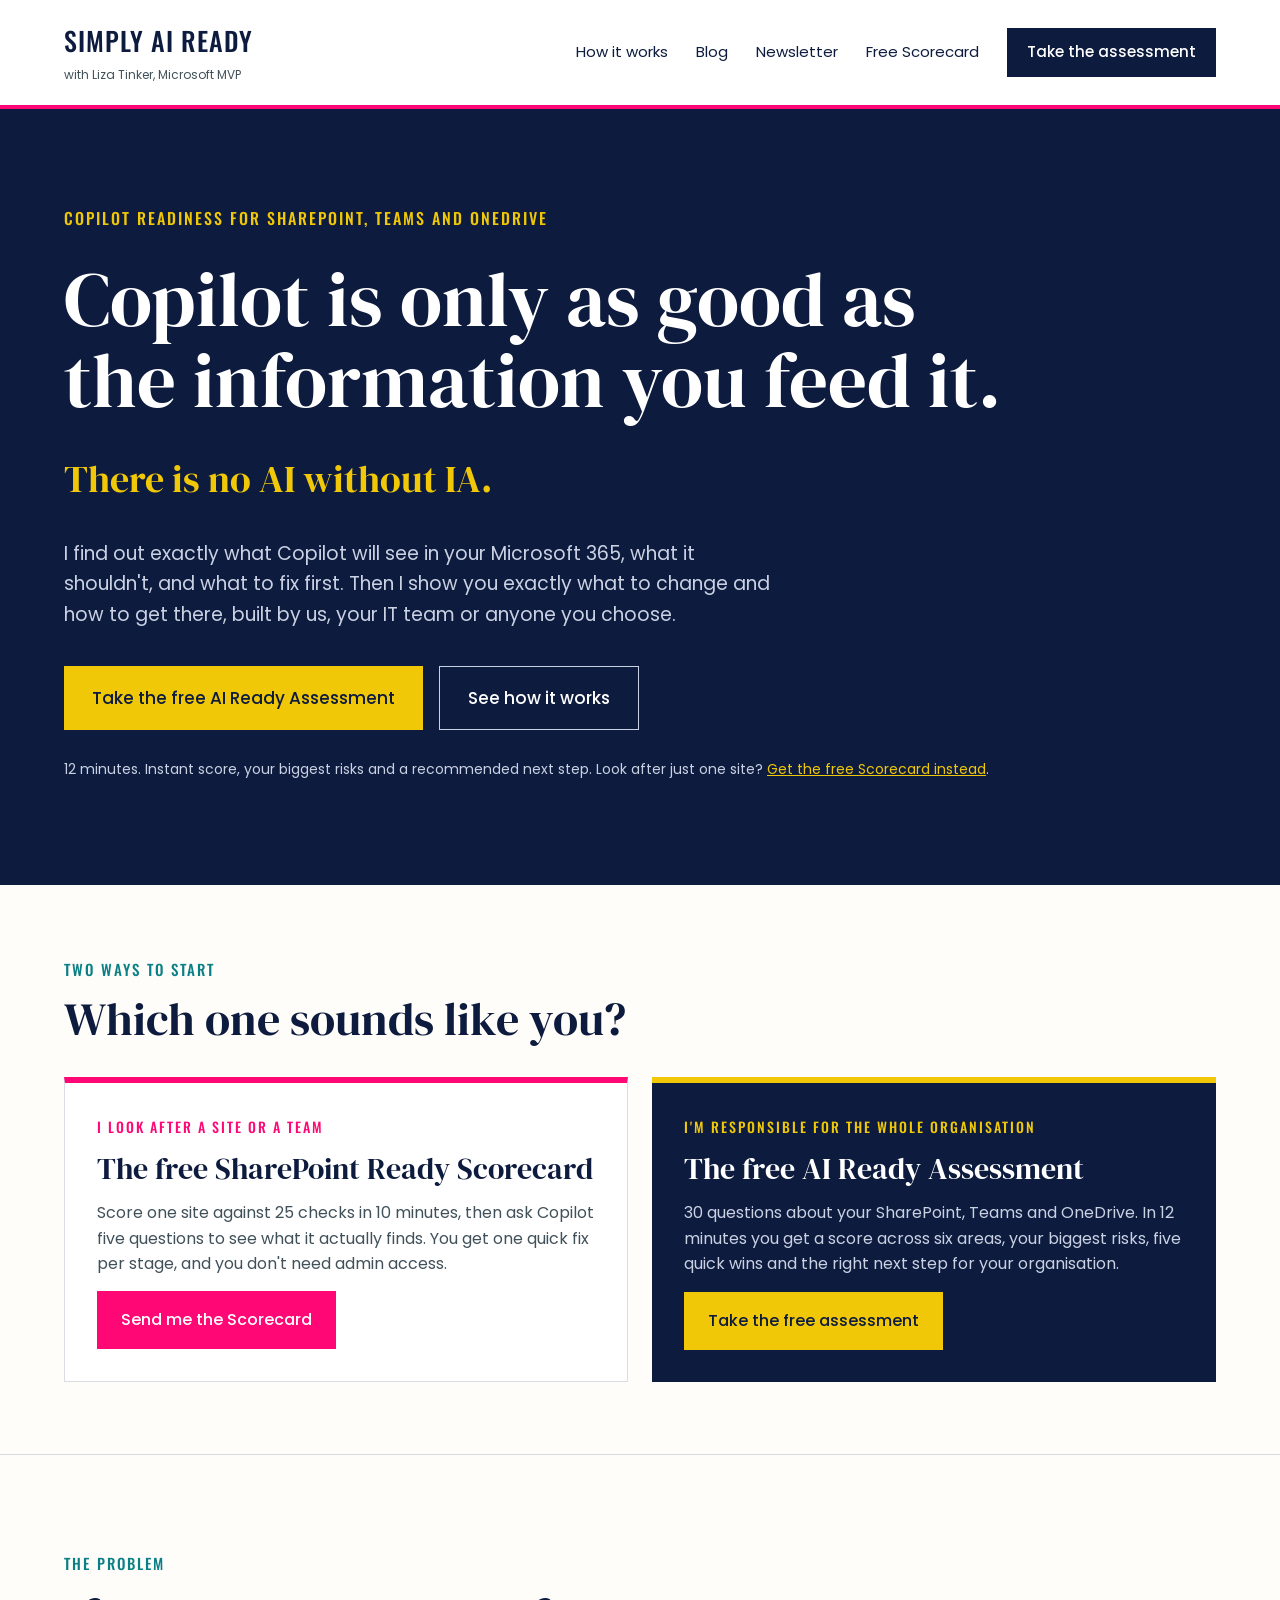
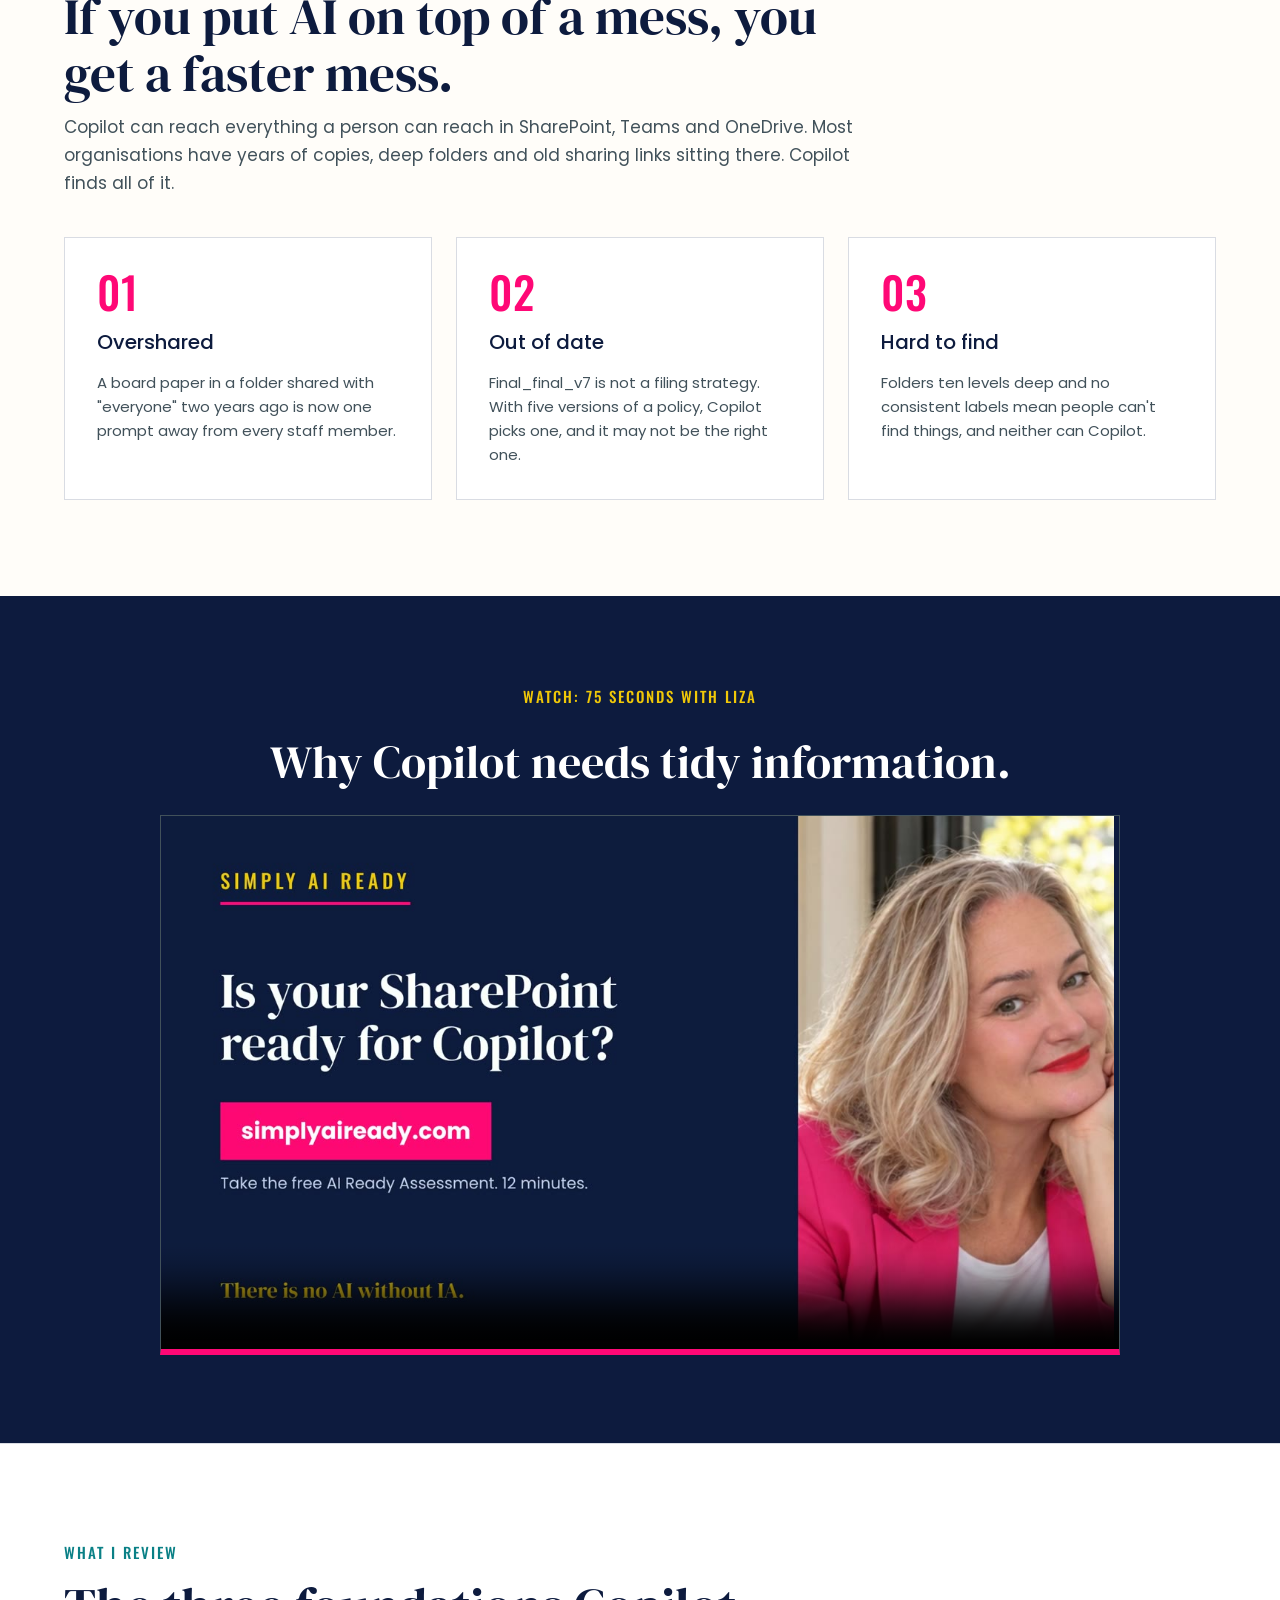
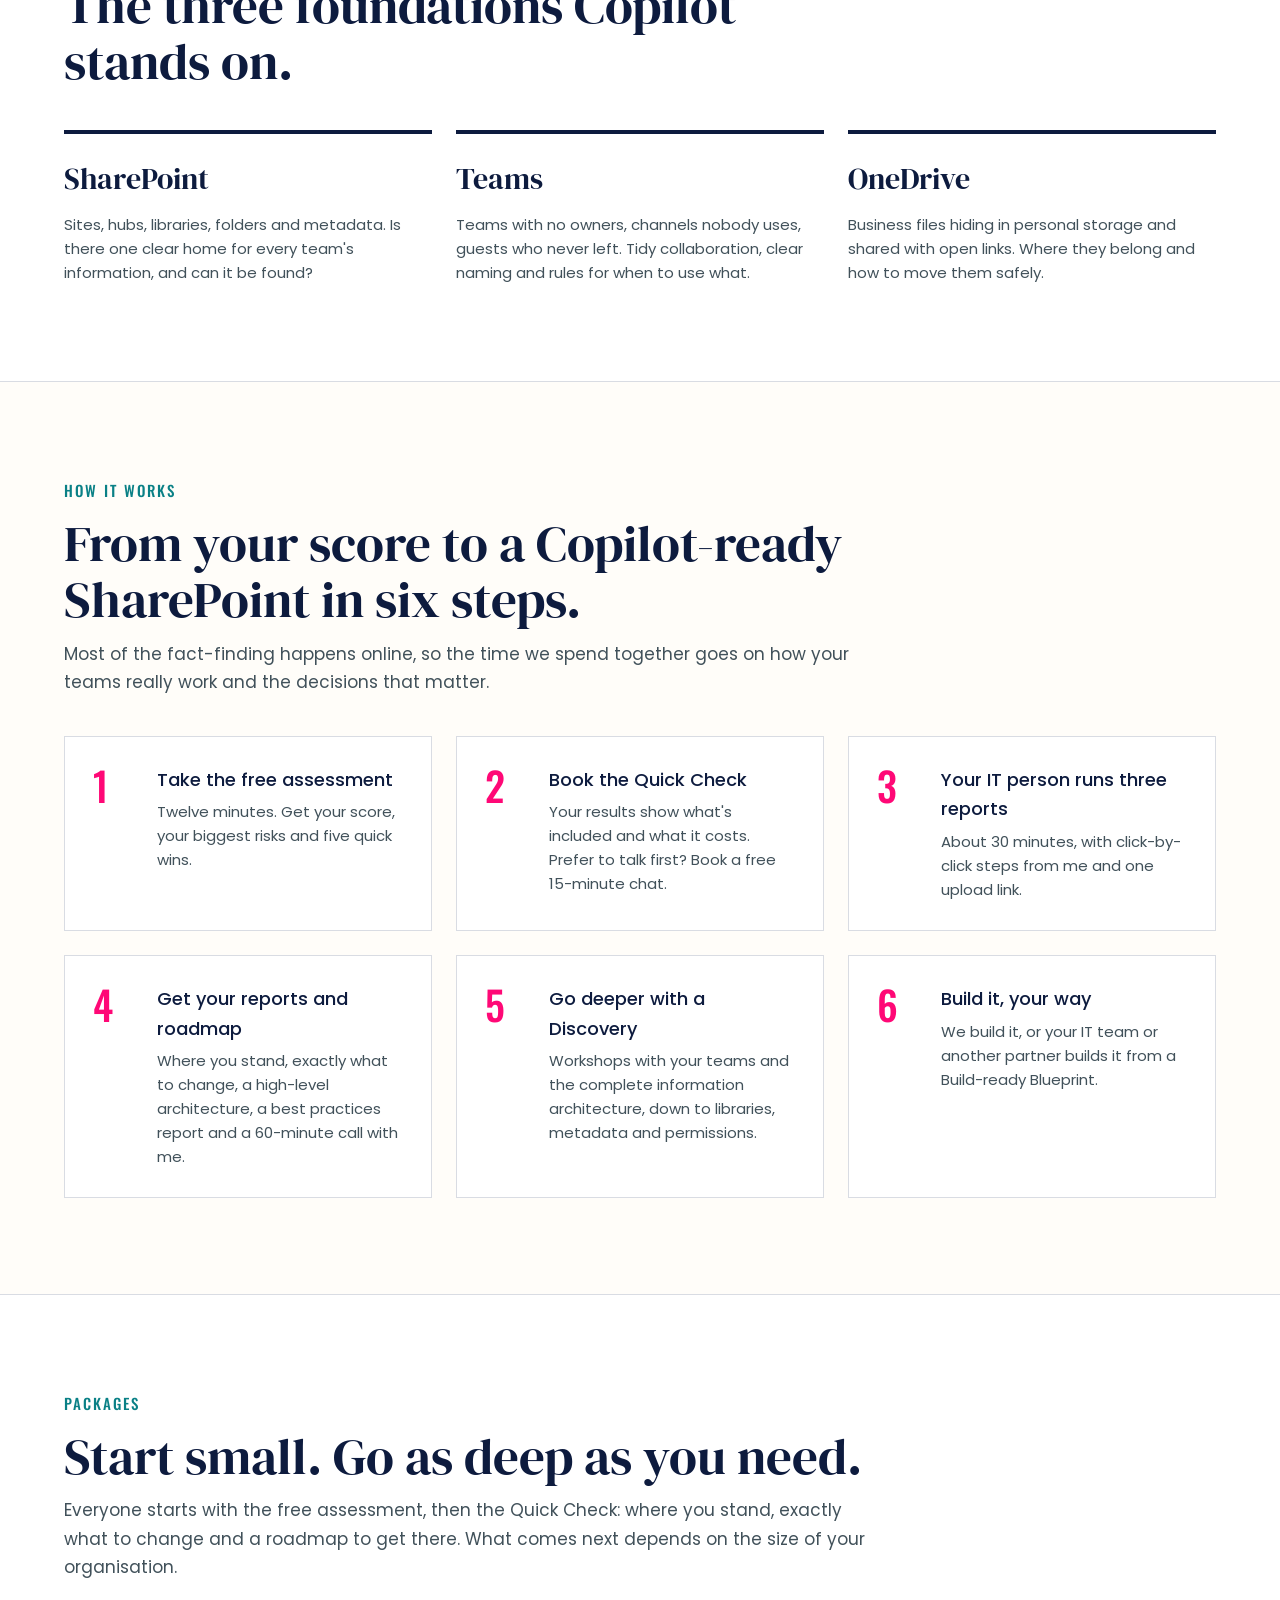
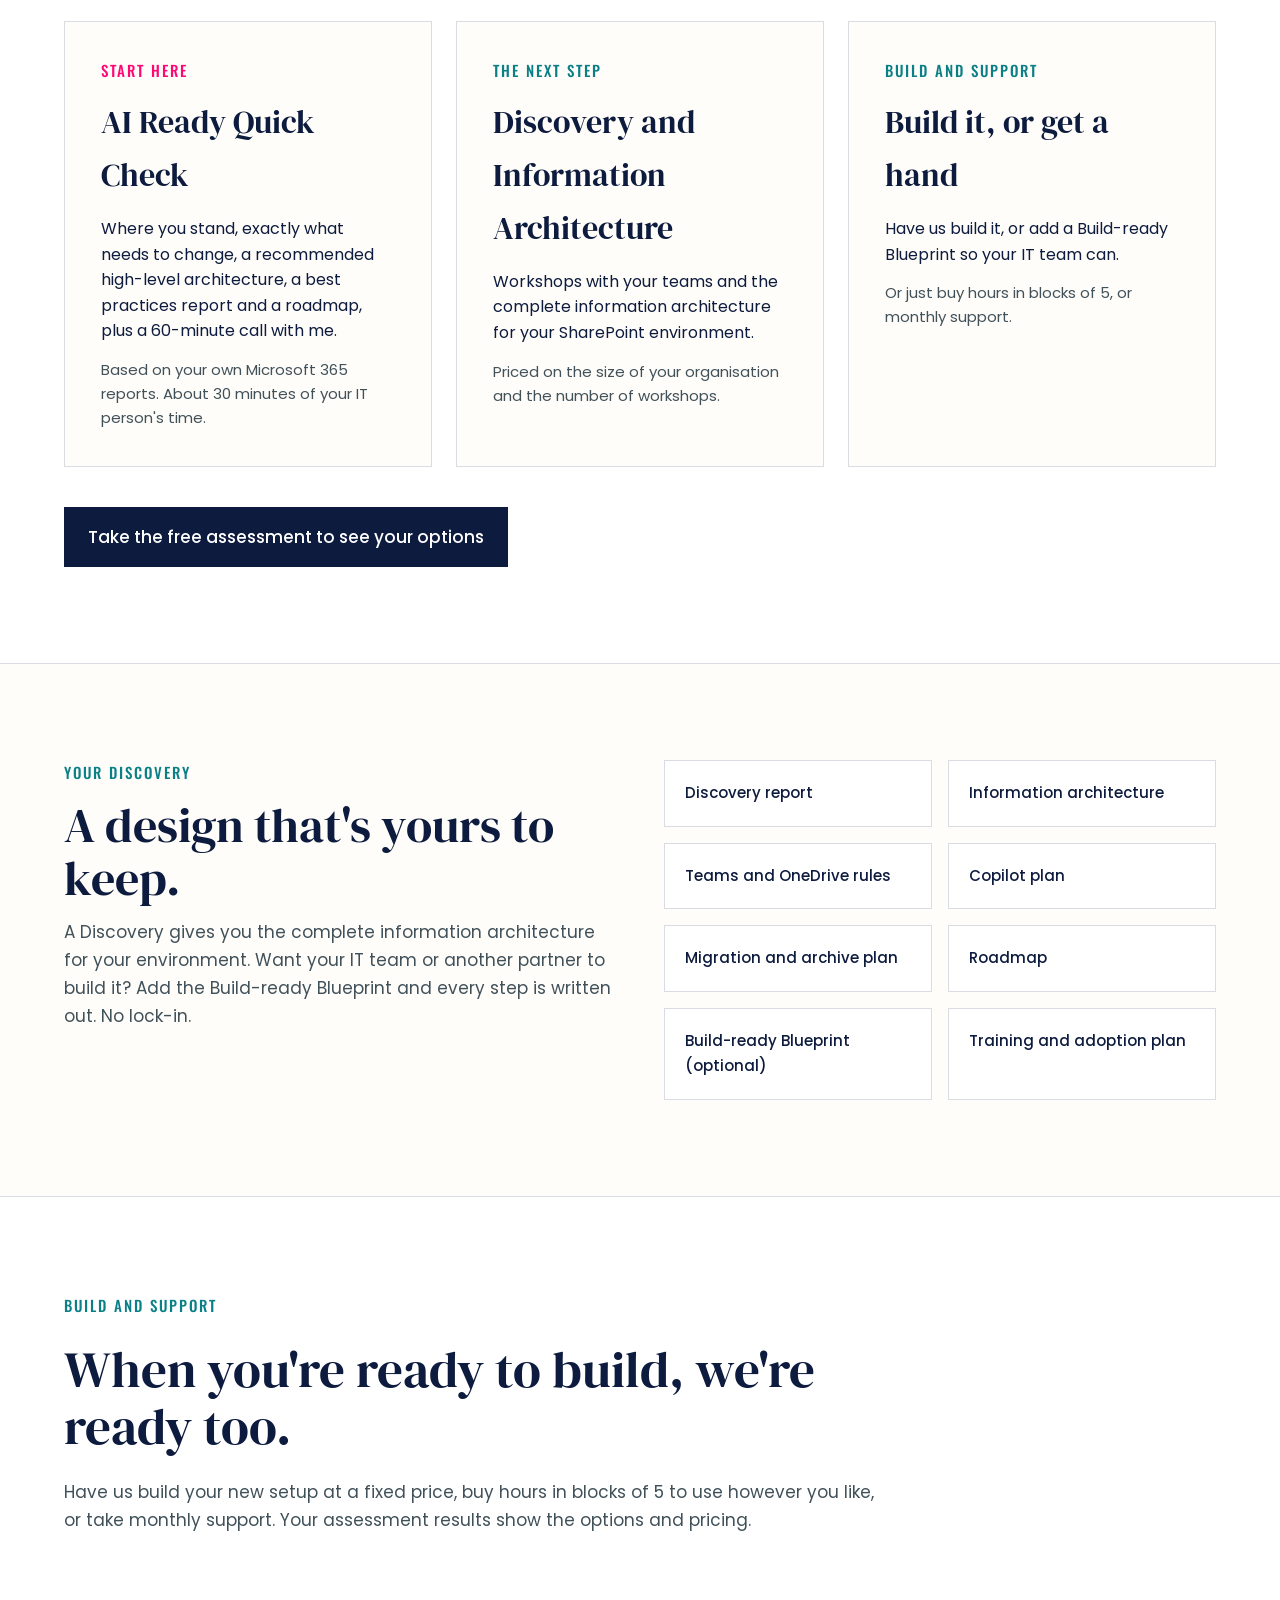
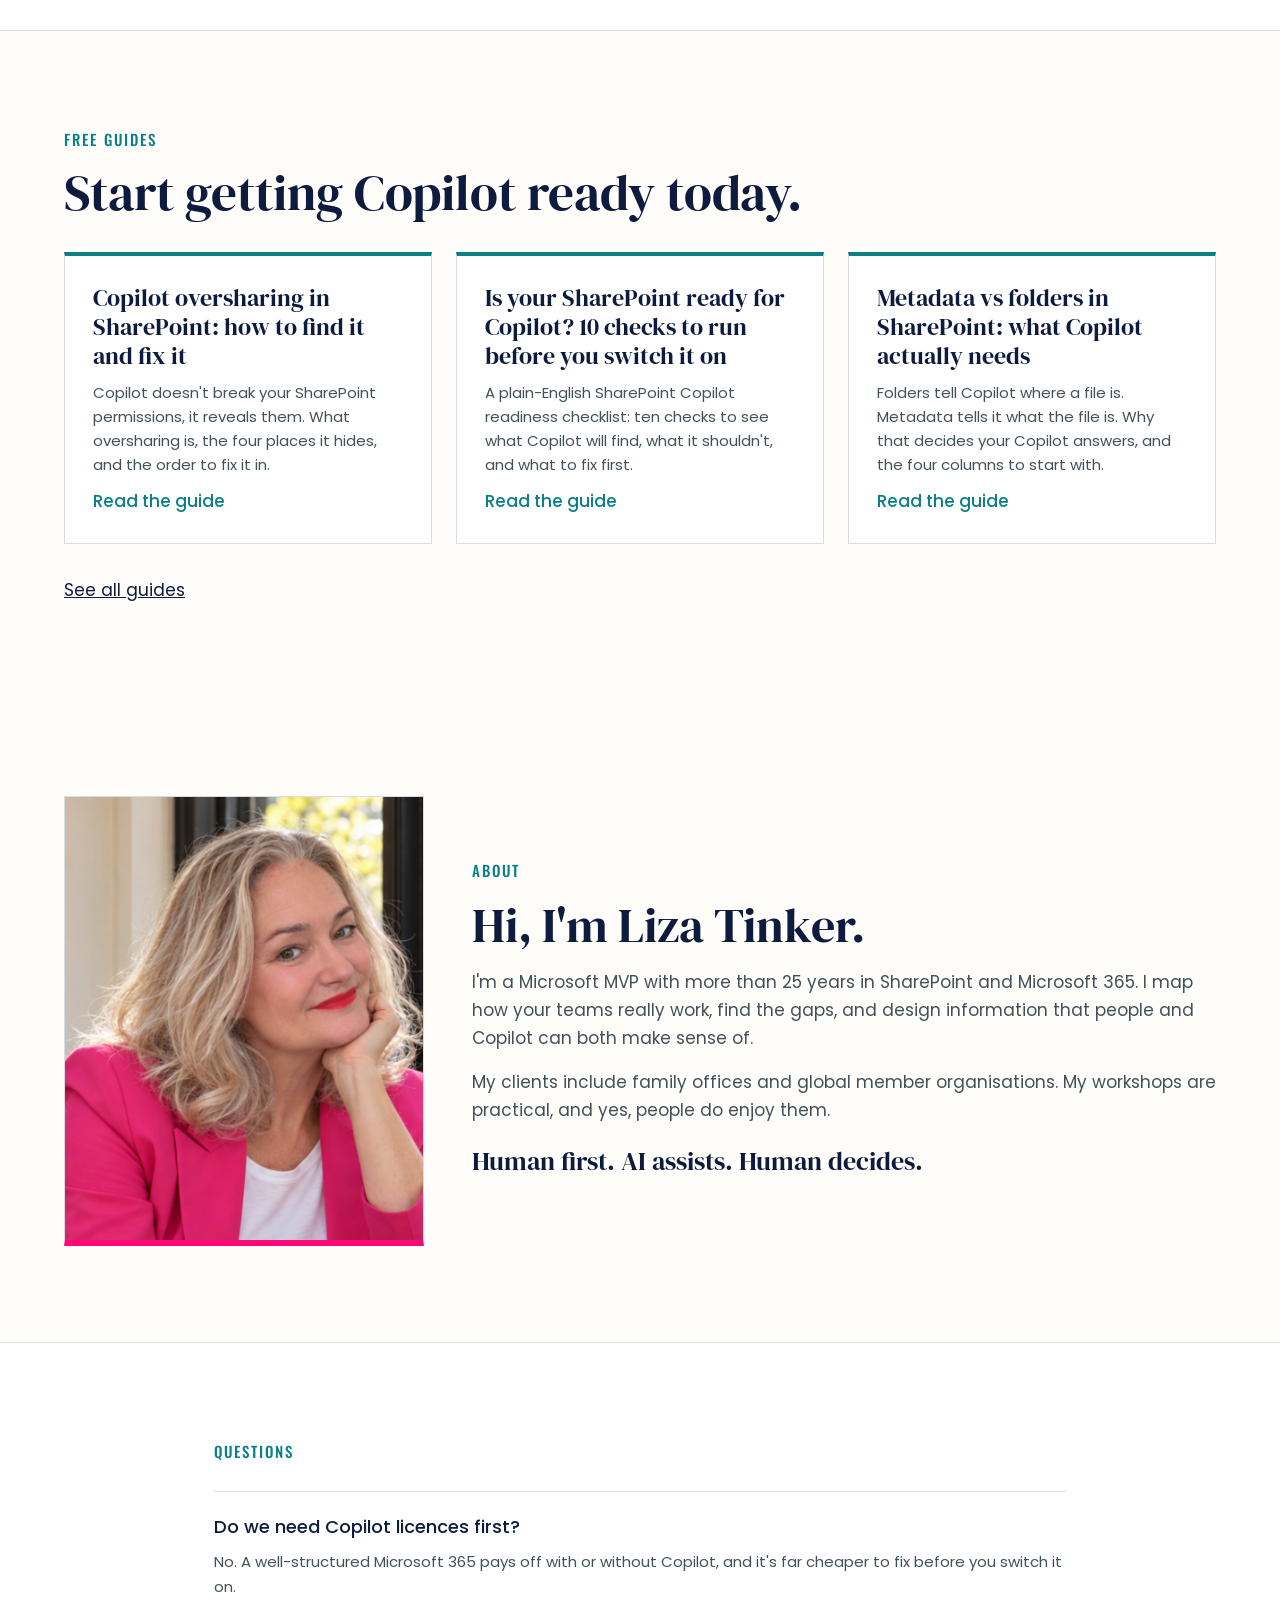
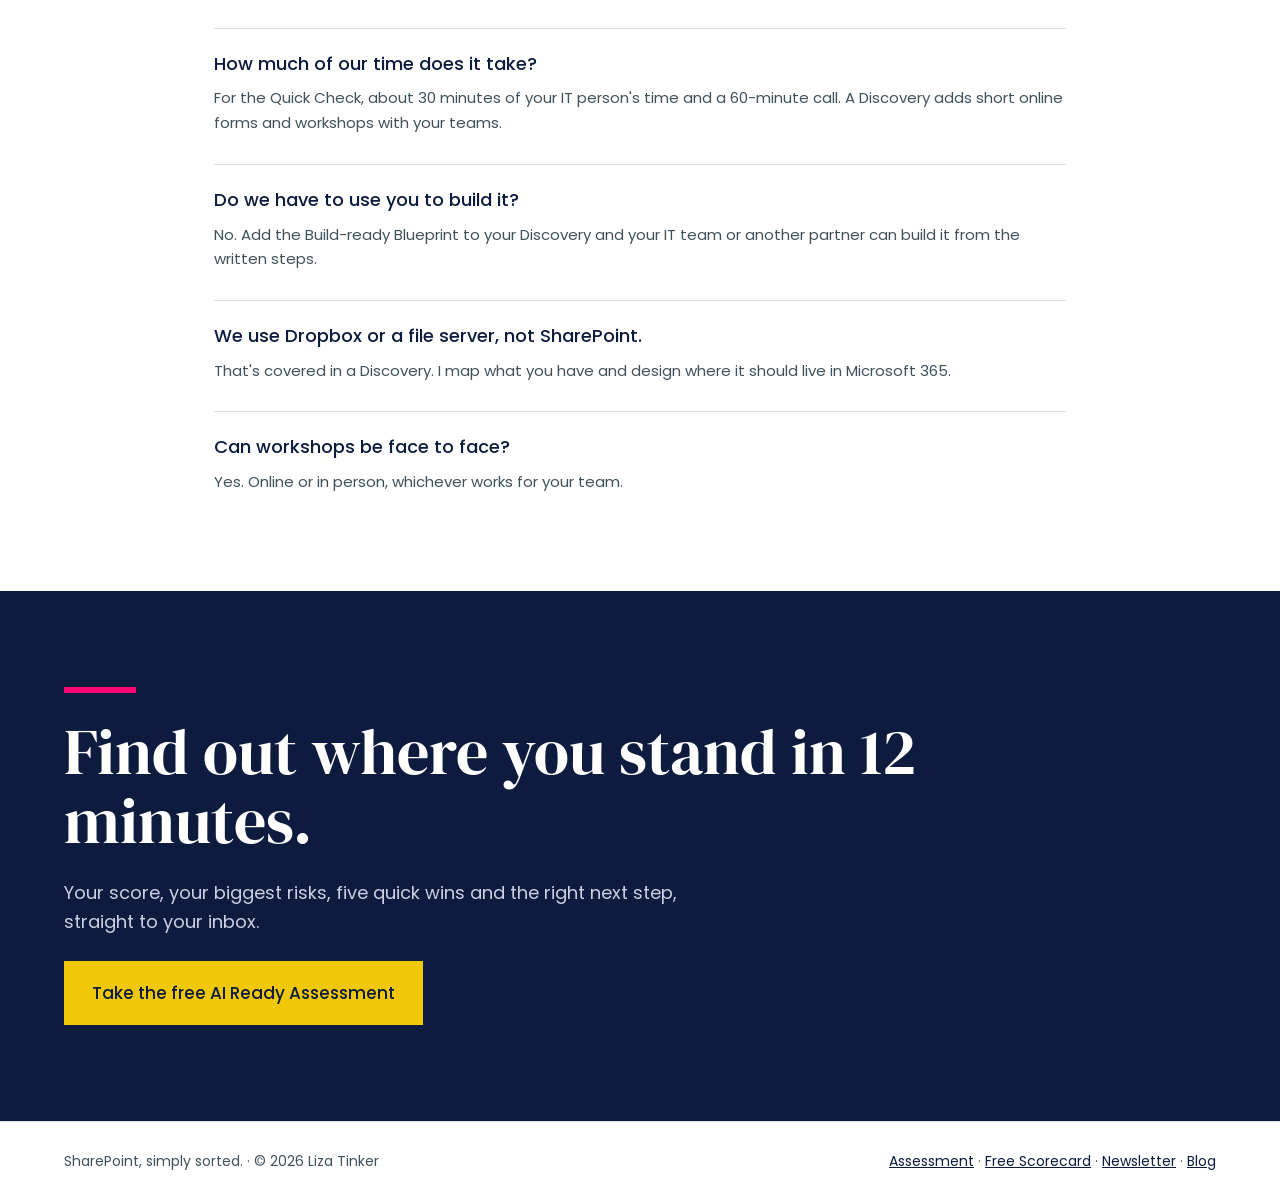
==== commit 3bf2e14d: "Point Scorecard links to the Kit subscribe page Co-Authored-By: Claude Opus 5.5 <noreply@anthropic.c" ====
--- a/docs/index.html
+++ b/docs/index.html
@@ -25,7 +25,7 @@
 <a href="/#how" style="text-decoration:none">How it works</a>
 <a href="/blog/" style="text-decoration:none">Blog</a>
 <a href="/newsletter/" style="text-decoration:none">Newsletter</a>
-<a href="https://simplysharepoint.com/scorecard/" style="text-decoration:none">Free Scorecard</a>
+<a href="https://simply-sharepoint.kit.com/subscribe" style="text-decoration:none">Free Scorecard</a>
 <a href="/assessment/" style="text-decoration:none;background:#0d1b3e;color:#ffffff;padding:12px 20px;font-weight:600;min-height:44px;box-sizing:border-box;display:inline-flex;align-items:center">Take the assessment</a>
 </nav>
 </div>
@@ -41,7 +41,7 @@
 <a href="/assessment/" style="text-decoration: none; background: #f0c808; color: #0d1b3e; font-weight: 600; font-size: 17px; padding: 18px 28px; min-height: 44px; box-sizing: border-box; display: inline-flex; align-items: center">Take the free AI Ready Assessment</a>
 <a href="/#how" style="text-decoration: none; color: #ffffff; border: 1px solid #c9d1e3; font-weight: 600; font-size: 17px; padding: 17px 28px; min-height: 44px; box-sizing: border-box; display: inline-flex; align-items: center">See how it works</a>
 </div>
-<p style="margin: 0; font-size: 14px; color: #c9d1e3">12 minutes. Instant score, your biggest risks and a recommended next step. Look after just one site? <a href="https://simplysharepoint.com/scorecard/" style="color: #f0c808">Get the free Scorecard instead</a>.</p>
+<p style="margin: 0; font-size: 14px; color: #c9d1e3">12 minutes. Instant score, your biggest risks and a recommended next step. Look after just one site? <a href="https://simply-sharepoint.kit.com/subscribe" style="color: #f0c808">Get the free Scorecard instead</a>.</p>
 </div>
 </section>
 <script type="application/ld+json">{"@context":"https://schema.org","@type":"VideoObject","name":"Is your SharePoint ready for Copilot?","description":"Liza Tinker, Microsoft MVP, explains why Copilot is only as good as the information you give it, and how the free 12-minute AI Ready Assessment shows where you stand.","thumbnailUrl":"https://simplyaiready.com/images/simply-ai-ready-intro-poster.jpg","contentUrl":"https://simplyaiready.com/images/simply-ai-ready-intro.mp4","uploadDate":"2026-11-15","duration":"PT1M16S"}</script>
@@ -57,7 +57,7 @@
 <p style="margin: 0; font-family: 'Oswald', 'Arial Narrow', sans-serif; font-weight: 500; font-size: 14px; letter-spacing: 2px; color: #ff0876">I LOOK AFTER A SITE OR A TEAM</p>
 <h3 style="margin: 0; font-family: 'DM Serif Display', Georgia, serif; font-weight: 400; font-size: 30px; line-height: 1.15">The free SharePoint Ready Scorecard</h3>
 <p style="margin: 0; font-size: 16px; line-height: 1.6; color: #41515a">Score one site against 25 checks in 10 minutes, then ask Copilot five questions to see what it actually finds. You get one quick fix per stage, and you don't need admin access.</p>
-<a href="https://simplysharepoint.com/scorecard/" style="text-decoration: none; background: #ff0876; color: #ffffff; font-weight: 600; font-size: 16px; padding: 16px 24px; min-height: 44px; box-sizing: border-box; display: inline-flex; align-items: center; align-self: flex-start; margin-top: auto">Send me the Scorecard</a>
+<a href="https://simply-sharepoint.kit.com/subscribe" style="text-decoration: none; background: #ff0876; color: #ffffff; font-weight: 600; font-size: 16px; padding: 16px 24px; min-height: 44px; box-sizing: border-box; display: inline-flex; align-items: center; align-self: flex-start; margin-top: auto">Send me the Scorecard</a>
 </div>
 <div style="background: #0d1b3e; color: #ffffff; border-top: 6px solid #f0c808; padding: 32px; display: flex; flex-direction: column; gap: 14px">
 <p style="margin: 0; font-family: 'Oswald', 'Arial Narrow', sans-serif; font-weight: 500; font-size: 14px; letter-spacing: 2px; color: #f0c808">I'M RESPONSIBLE FOR THE WHOLE ORGANISATION</p>
@@ -276,7 +276,7 @@
 <footer style="background:#ffffff;border-top:1px solid #d9dce3">
 <div style="max-width:1200px;margin:0 auto;padding:28px 24px;display:flex;flex-wrap:wrap;gap:12px 24px;justify-content:space-between;align-items:center;font-size:14px;color:#41515a">
 <span>SharePoint, simply sorted. · © 2026 Liza Tinker</span>
-<span><a href="/assessment/">Assessment</a> · <a href="https://simplysharepoint.com/scorecard/">Free Scorecard</a> · <a href="/newsletter/">Newsletter</a> · <a href="/blog/">Blog</a></span>
+<span><a href="/assessment/">Assessment</a> · <a href="https://simply-sharepoint.kit.com/subscribe">Free Scorecard</a> · <a href="/newsletter/">Newsletter</a> · <a href="/blog/">Blog</a></span>
 </div>
 </footer>
 </body></html>
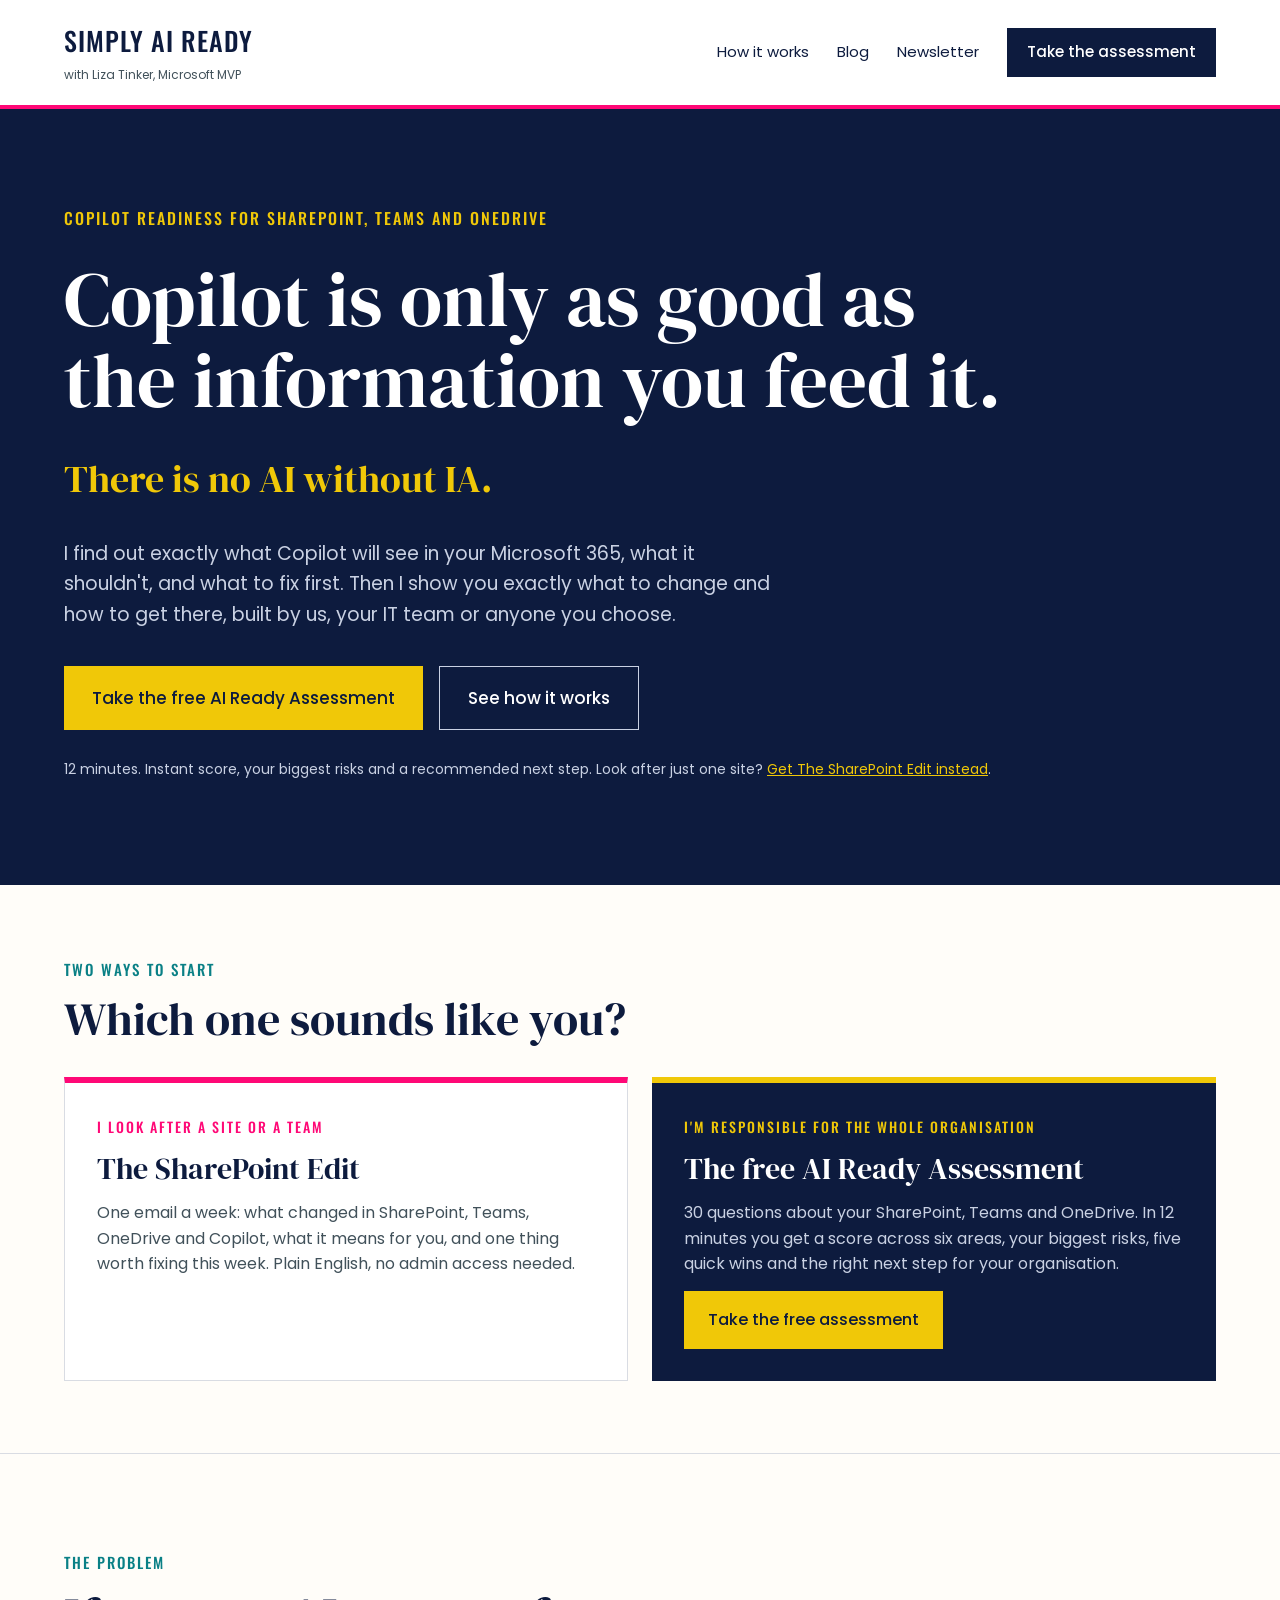
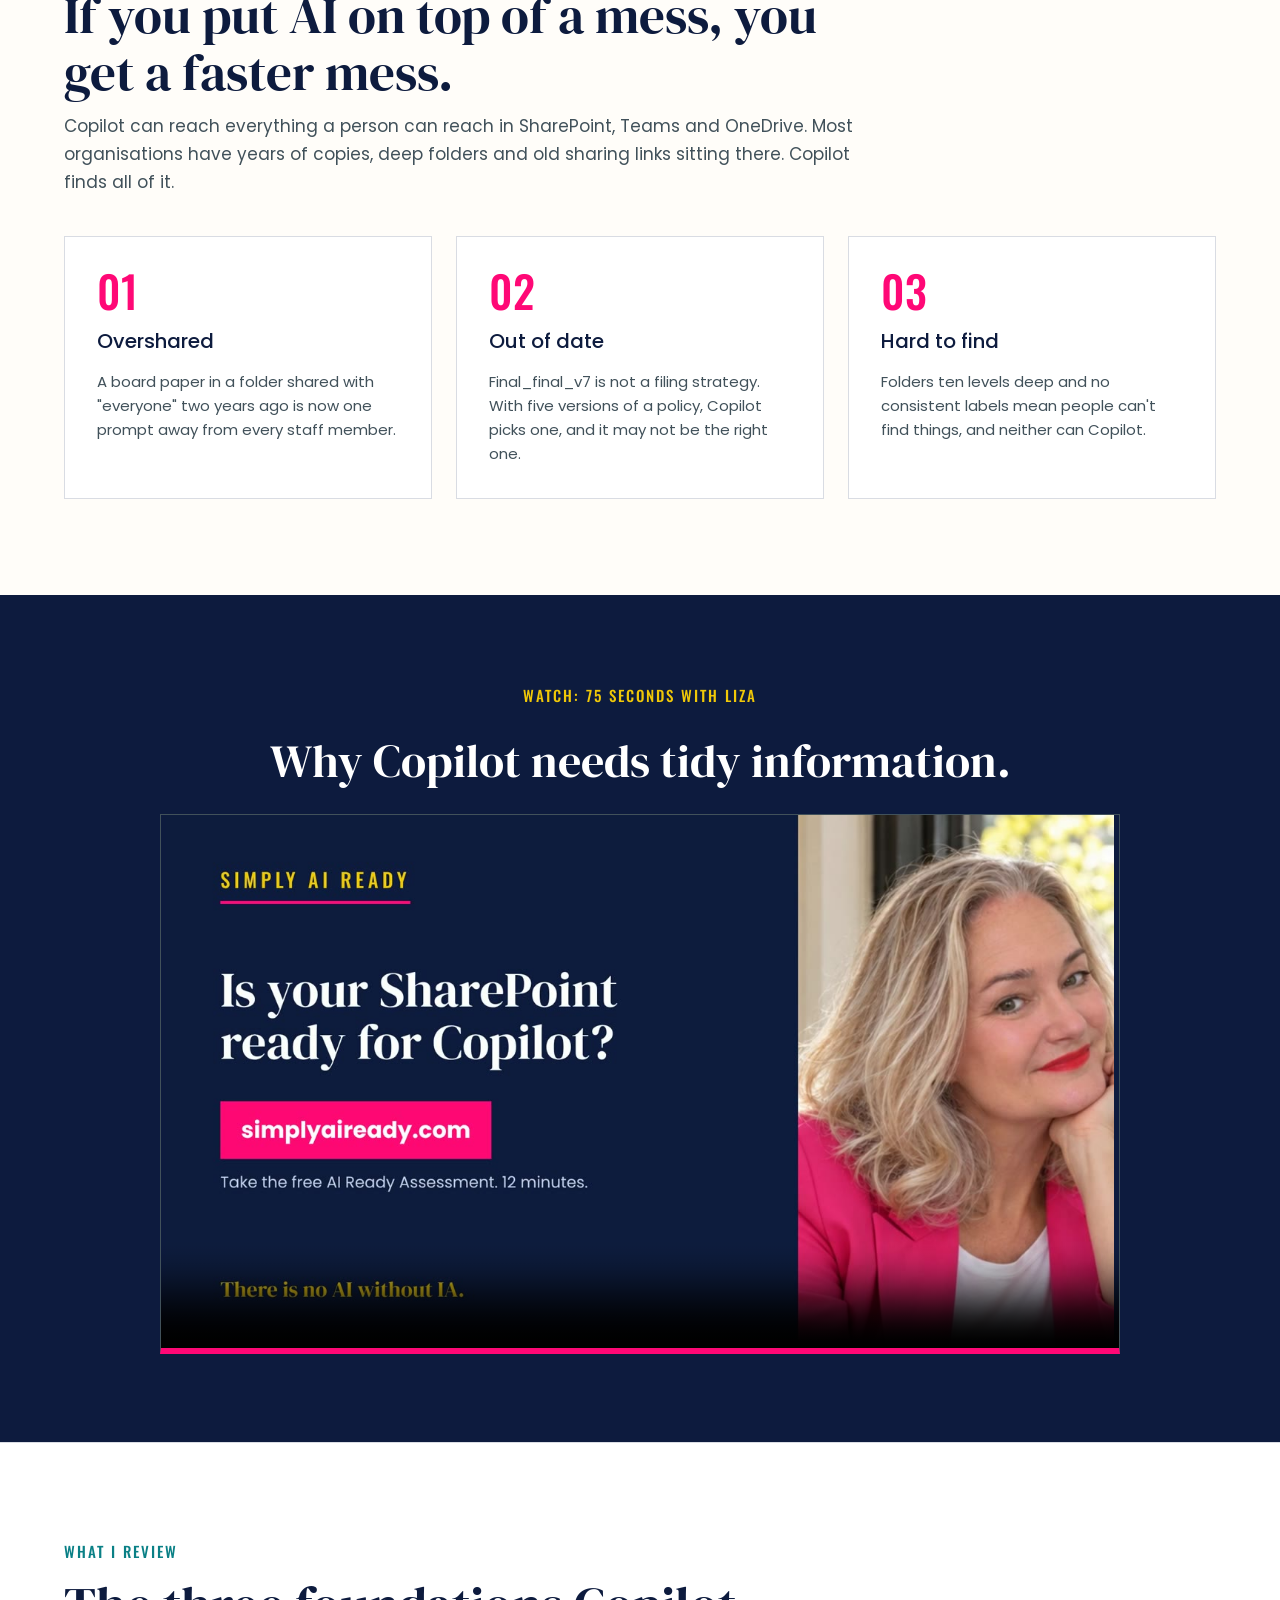
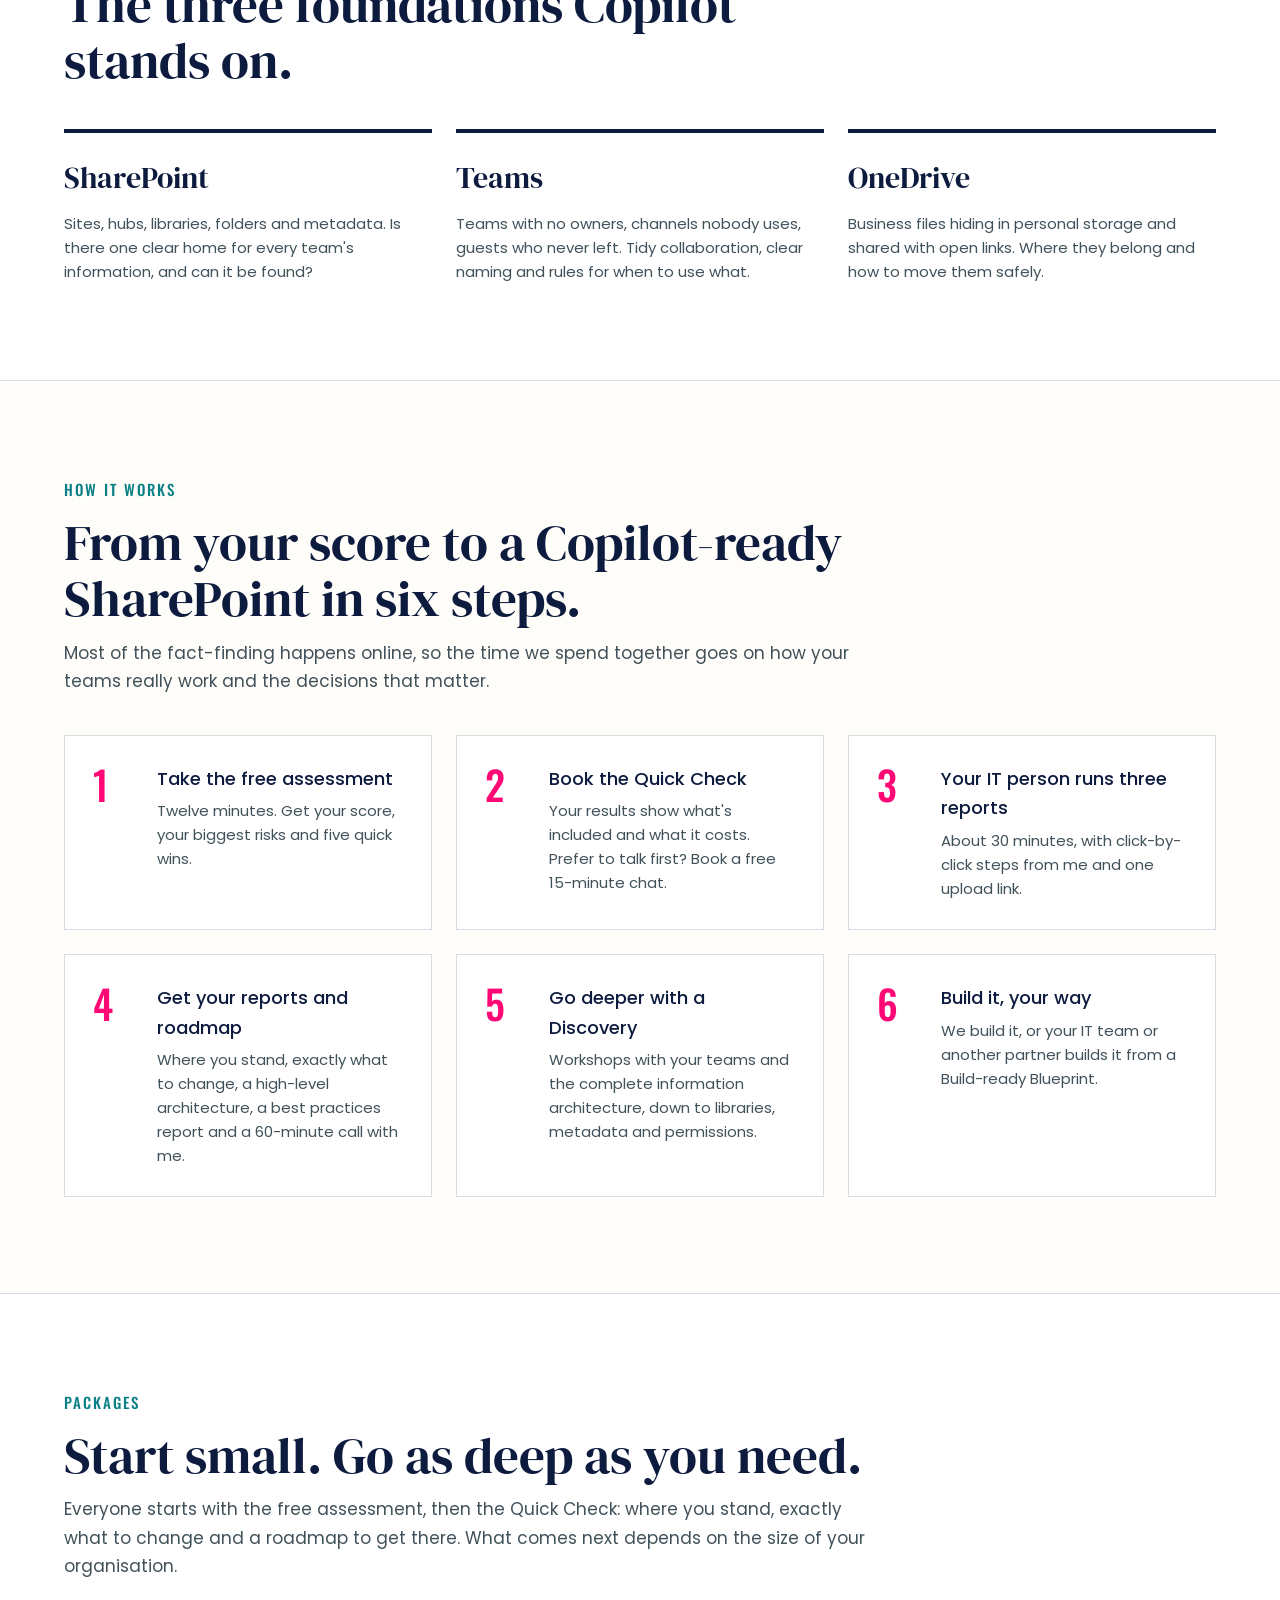
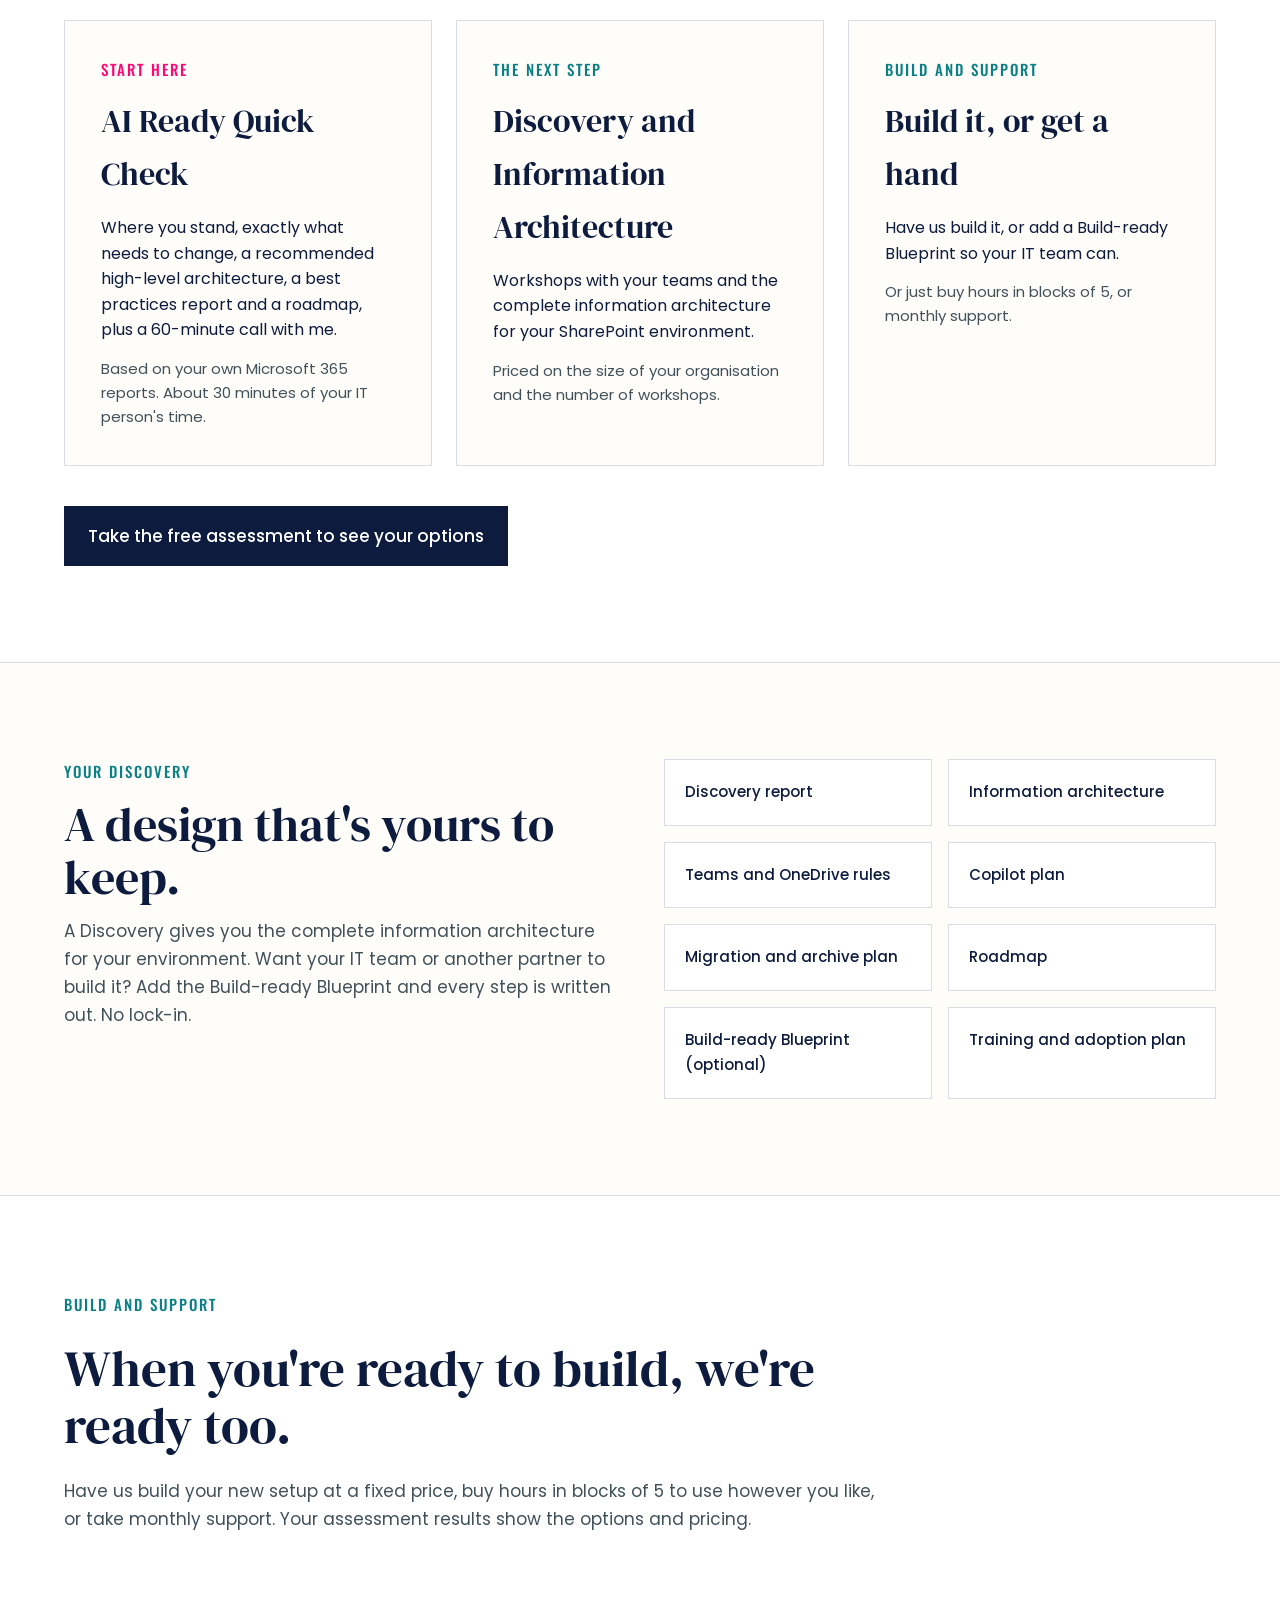
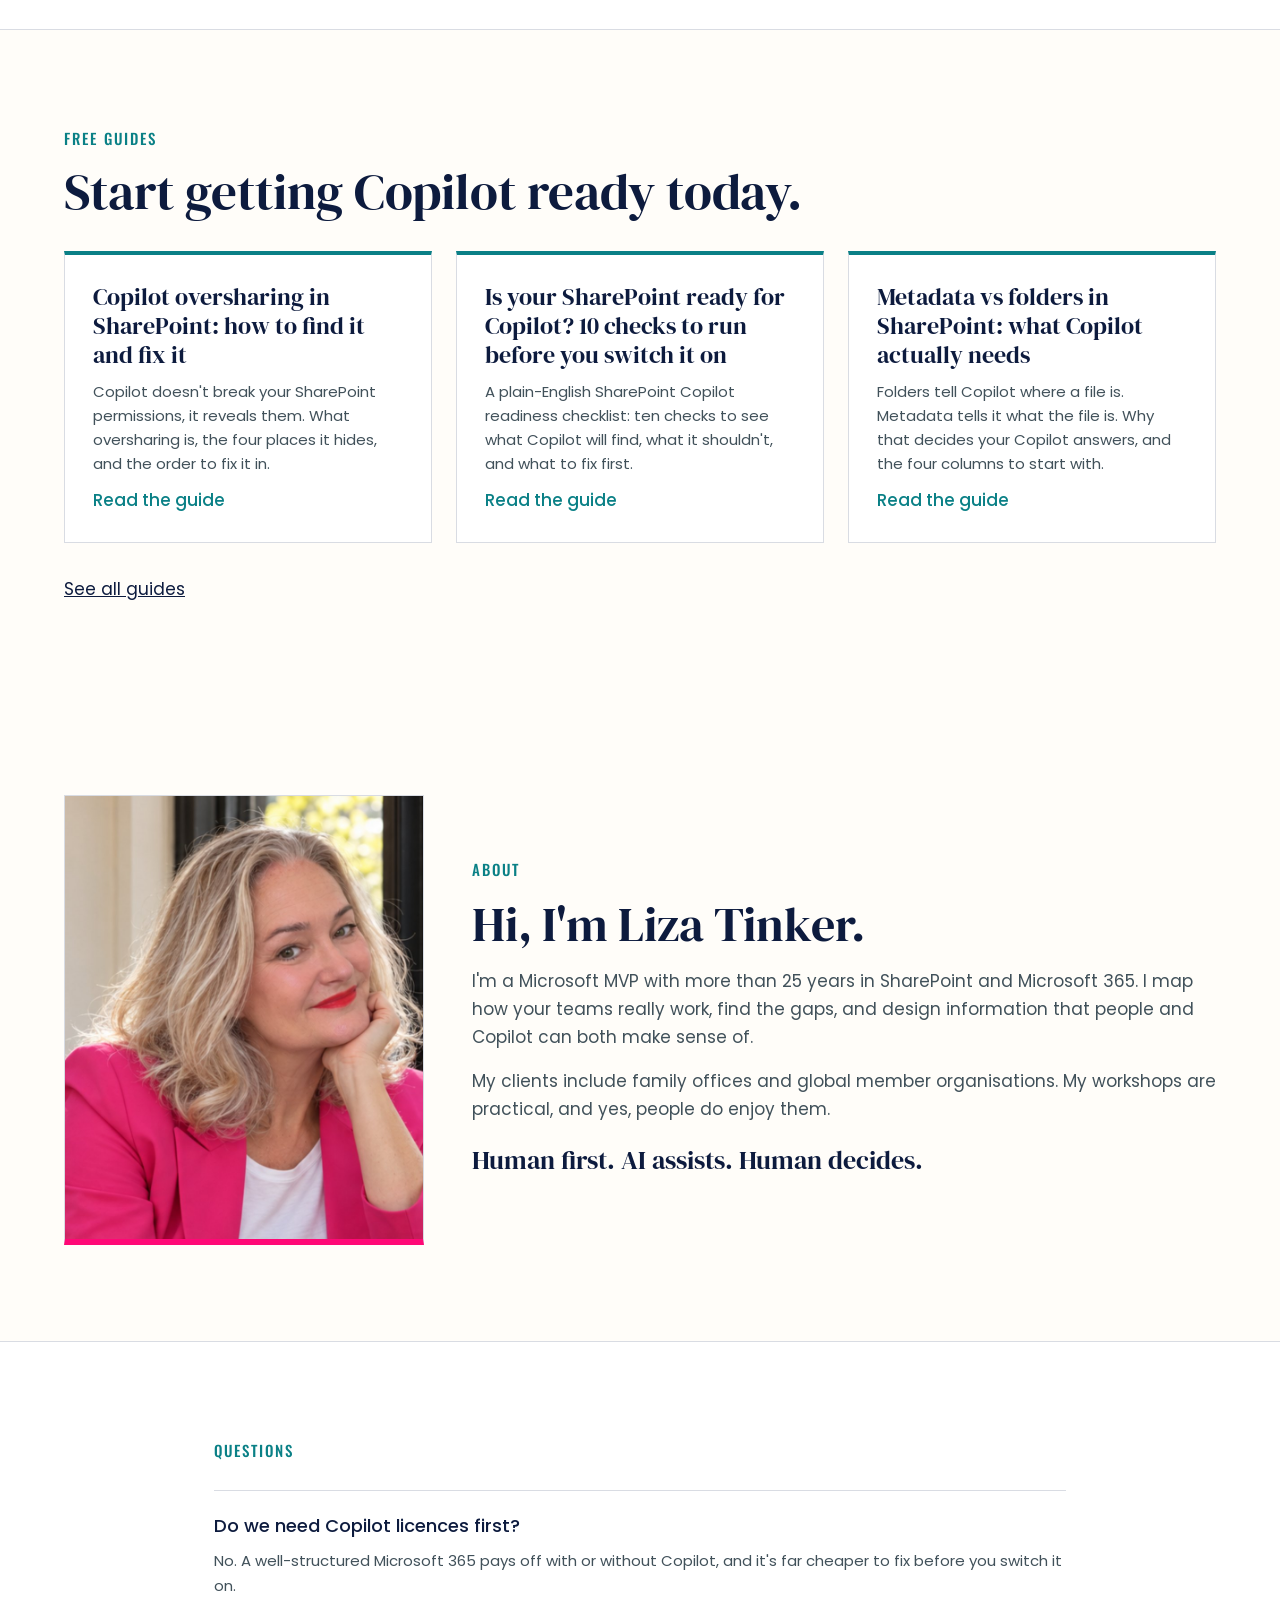
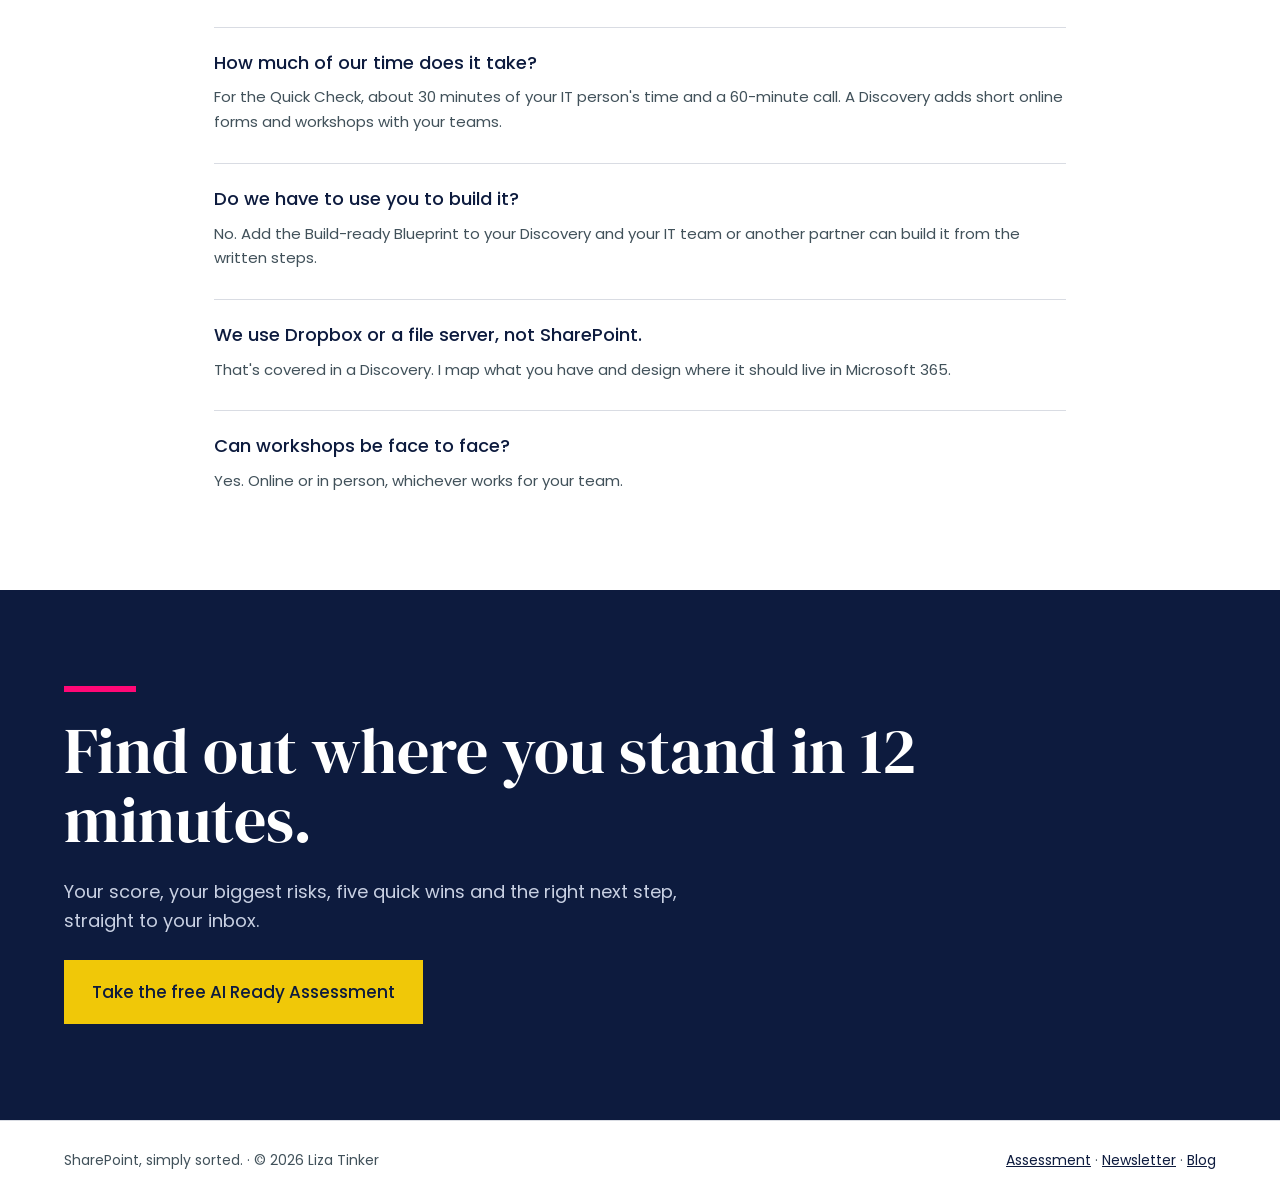
==== commit 1c0e63f3: "Retire the SharePoint Ready Scorecard: point individuals to The SharePoint Edit Removes the Free Sco" ====
--- a/docs/index.html
+++ b/docs/index.html
@@ -25,7 +25,6 @@
 <a href="/#how" style="text-decoration:none">How it works</a>
 <a href="/blog/" style="text-decoration:none">Blog</a>
 <a href="/newsletter/" style="text-decoration:none">Newsletter</a>
-<a href="https://simply-sharepoint.kit.com/subscribe" style="text-decoration:none">Free Scorecard</a>
 <a href="/assessment/" style="text-decoration:none;background:#0d1b3e;color:#ffffff;padding:12px 20px;font-weight:600;min-height:44px;box-sizing:border-box;display:inline-flex;align-items:center">Take the assessment</a>
 </nav>
 </div>
@@ -41,7 +40,7 @@
 <a href="/assessment/" style="text-decoration: none; background: #f0c808; color: #0d1b3e; font-weight: 600; font-size: 17px; padding: 18px 28px; min-height: 44px; box-sizing: border-box; display: inline-flex; align-items: center">Take the free AI Ready Assessment</a>
 <a href="/#how" style="text-decoration: none; color: #ffffff; border: 1px solid #c9d1e3; font-weight: 600; font-size: 17px; padding: 17px 28px; min-height: 44px; box-sizing: border-box; display: inline-flex; align-items: center">See how it works</a>
 </div>
-<p style="margin: 0; font-size: 14px; color: #c9d1e3">12 minutes. Instant score, your biggest risks and a recommended next step. Look after just one site? <a href="https://simply-sharepoint.kit.com/subscribe" style="color: #f0c808">Get the free Scorecard instead</a>.</p>
+<p style="margin: 0; font-size: 14px; color: #c9d1e3">12 minutes. Instant score, your biggest risks and a recommended next step. Look after just one site? <a href="/newsletter/" style="color: #f0c808">Get The SharePoint Edit instead</a>.</p>
 </div>
 </section>
 <script type="application/ld+json">{"@context":"https://schema.org","@type":"VideoObject","name":"Is your SharePoint ready for Copilot?","description":"Liza Tinker, Microsoft MVP, explains why Copilot is only as good as the information you give it, and how the free 12-minute AI Ready Assessment shows where you stand.","thumbnailUrl":"https://simplyaiready.com/images/simply-ai-ready-intro-poster.jpg","contentUrl":"https://simplyaiready.com/images/simply-ai-ready-intro.mp4","uploadDate":"2026-11-15","duration":"PT1M16S"}</script>
@@ -55,9 +54,9 @@
 <div style="display: grid; grid-template-columns: repeat(auto-fit, minmax(300px, 1fr)); gap: 24px">
 <div style="background: #ffffff; border: 1px solid #d9dce3; border-top: 6px solid #ff0876; padding: 32px; display: flex; flex-direction: column; gap: 14px">
 <p style="margin: 0; font-family: 'Oswald', 'Arial Narrow', sans-serif; font-weight: 500; font-size: 14px; letter-spacing: 2px; color: #ff0876">I LOOK AFTER A SITE OR A TEAM</p>
-<h3 style="margin: 0; font-family: 'DM Serif Display', Georgia, serif; font-weight: 400; font-size: 30px; line-height: 1.15">The free SharePoint Ready Scorecard</h3>
-<p style="margin: 0; font-size: 16px; line-height: 1.6; color: #41515a">Score one site against 25 checks in 10 minutes, then ask Copilot five questions to see what it actually finds. You get one quick fix per stage, and you don't need admin access.</p>
-<a href="https://simply-sharepoint.kit.com/subscribe" style="text-decoration: none; background: #ff0876; color: #ffffff; font-weight: 600; font-size: 16px; padding: 16px 24px; min-height: 44px; box-sizing: border-box; display: inline-flex; align-items: center; align-self: flex-start; margin-top: auto">Send me the Scorecard</a>
+<h3 style="margin: 0; font-family: 'DM Serif Display', Georgia, serif; font-weight: 400; font-size: 30px; line-height: 1.15">The SharePoint Edit</h3>
+<p style="margin: 0; font-size: 16px; line-height: 1.6; color: #41515a">One email a week: what changed in SharePoint, Teams, OneDrive and Copilot, what it means for you, and one thing worth fixing this week. Plain English, no admin access needed.</p>
+<script async data-uid="f8a3a7b1d4" src="https://simply-sharepoint.kit.com/f8a3a7b1d4/index.js"></script>
 </div>
 <div style="background: #0d1b3e; color: #ffffff; border-top: 6px solid #f0c808; padding: 32px; display: flex; flex-direction: column; gap: 14px">
 <p style="margin: 0; font-family: 'Oswald', 'Arial Narrow', sans-serif; font-weight: 500; font-size: 14px; letter-spacing: 2px; color: #f0c808">I'M RESPONSIBLE FOR THE WHOLE ORGANISATION</p>
@@ -276,7 +275,7 @@
 <footer style="background:#ffffff;border-top:1px solid #d9dce3">
 <div style="max-width:1200px;margin:0 auto;padding:28px 24px;display:flex;flex-wrap:wrap;gap:12px 24px;justify-content:space-between;align-items:center;font-size:14px;color:#41515a">
 <span>SharePoint, simply sorted. · © 2026 Liza Tinker</span>
-<span><a href="/assessment/">Assessment</a> · <a href="https://simply-sharepoint.kit.com/subscribe">Free Scorecard</a> · <a href="/newsletter/">Newsletter</a> · <a href="/blog/">Blog</a></span>
+<span><a href="/assessment/">Assessment</a> · <a href="/newsletter/">Newsletter</a> · <a href="/blog/">Blog</a></span>
 </div>
 </footer>
 </body></html>
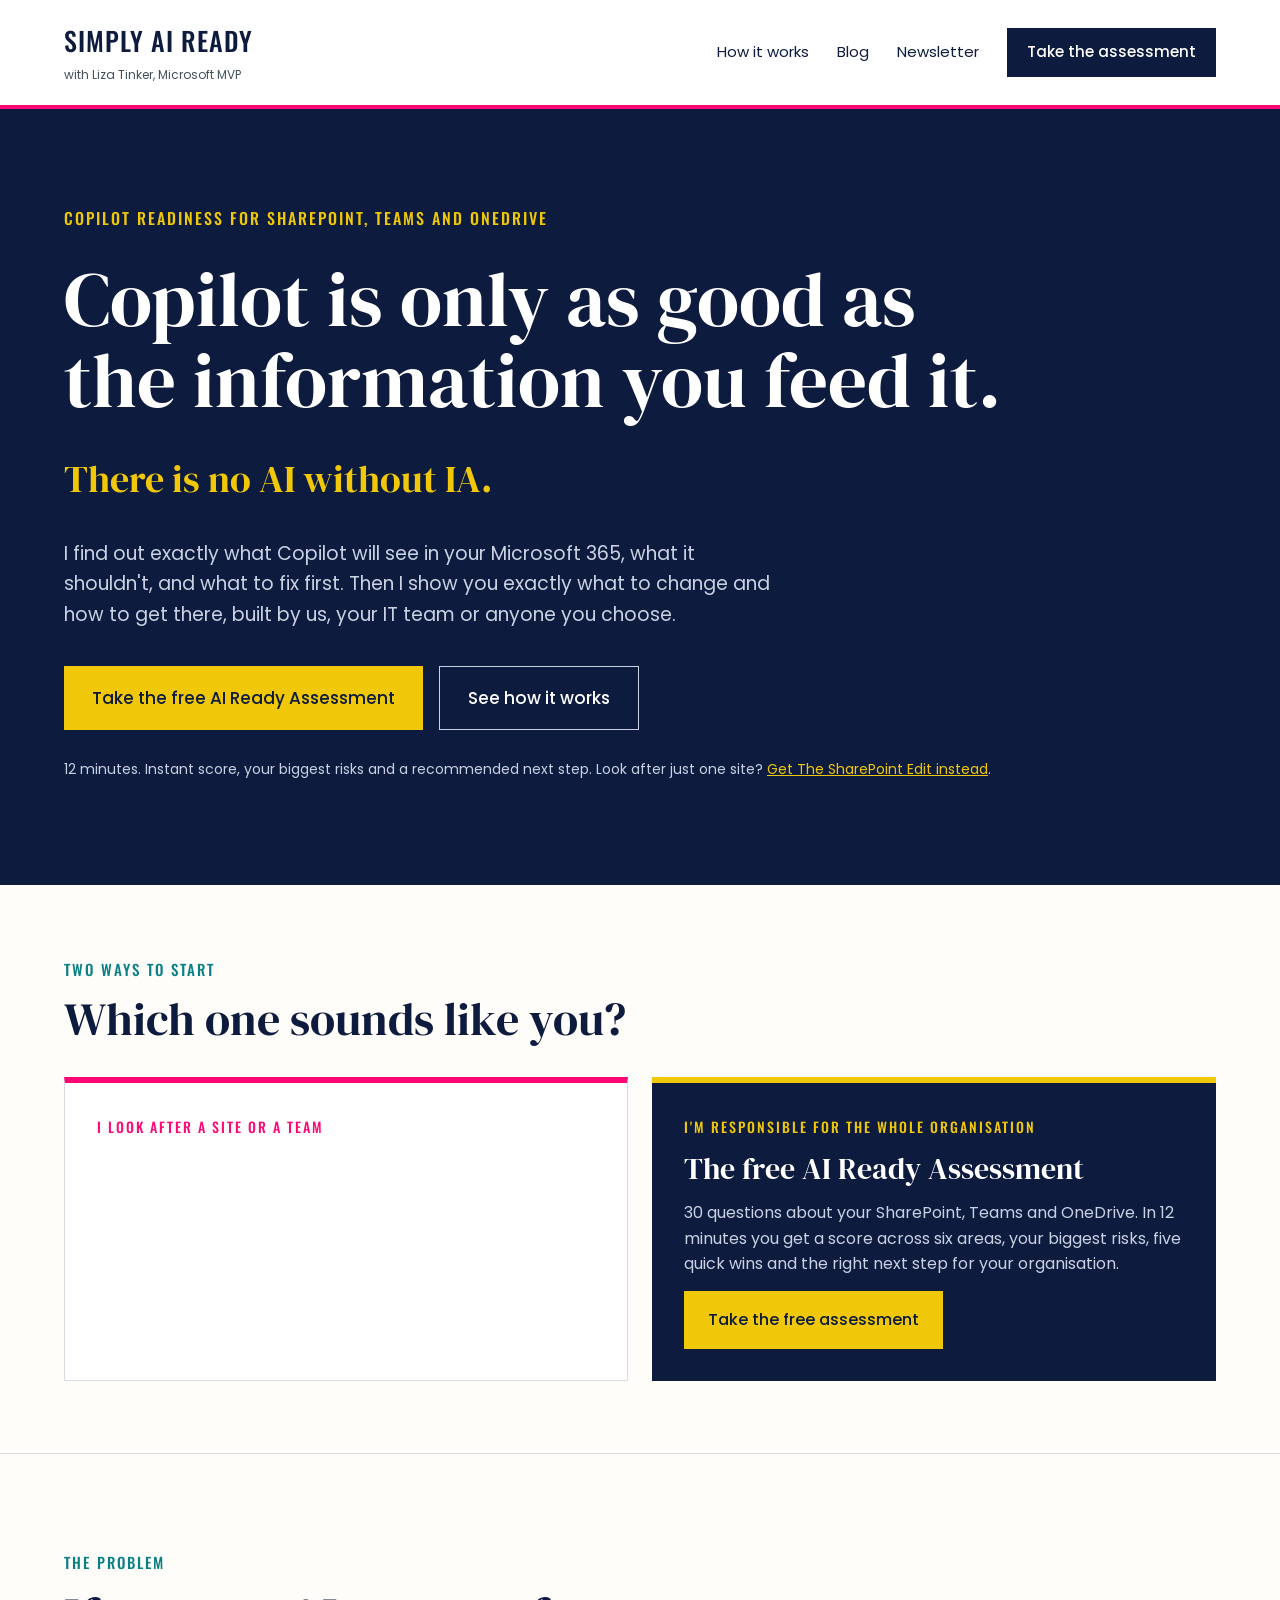
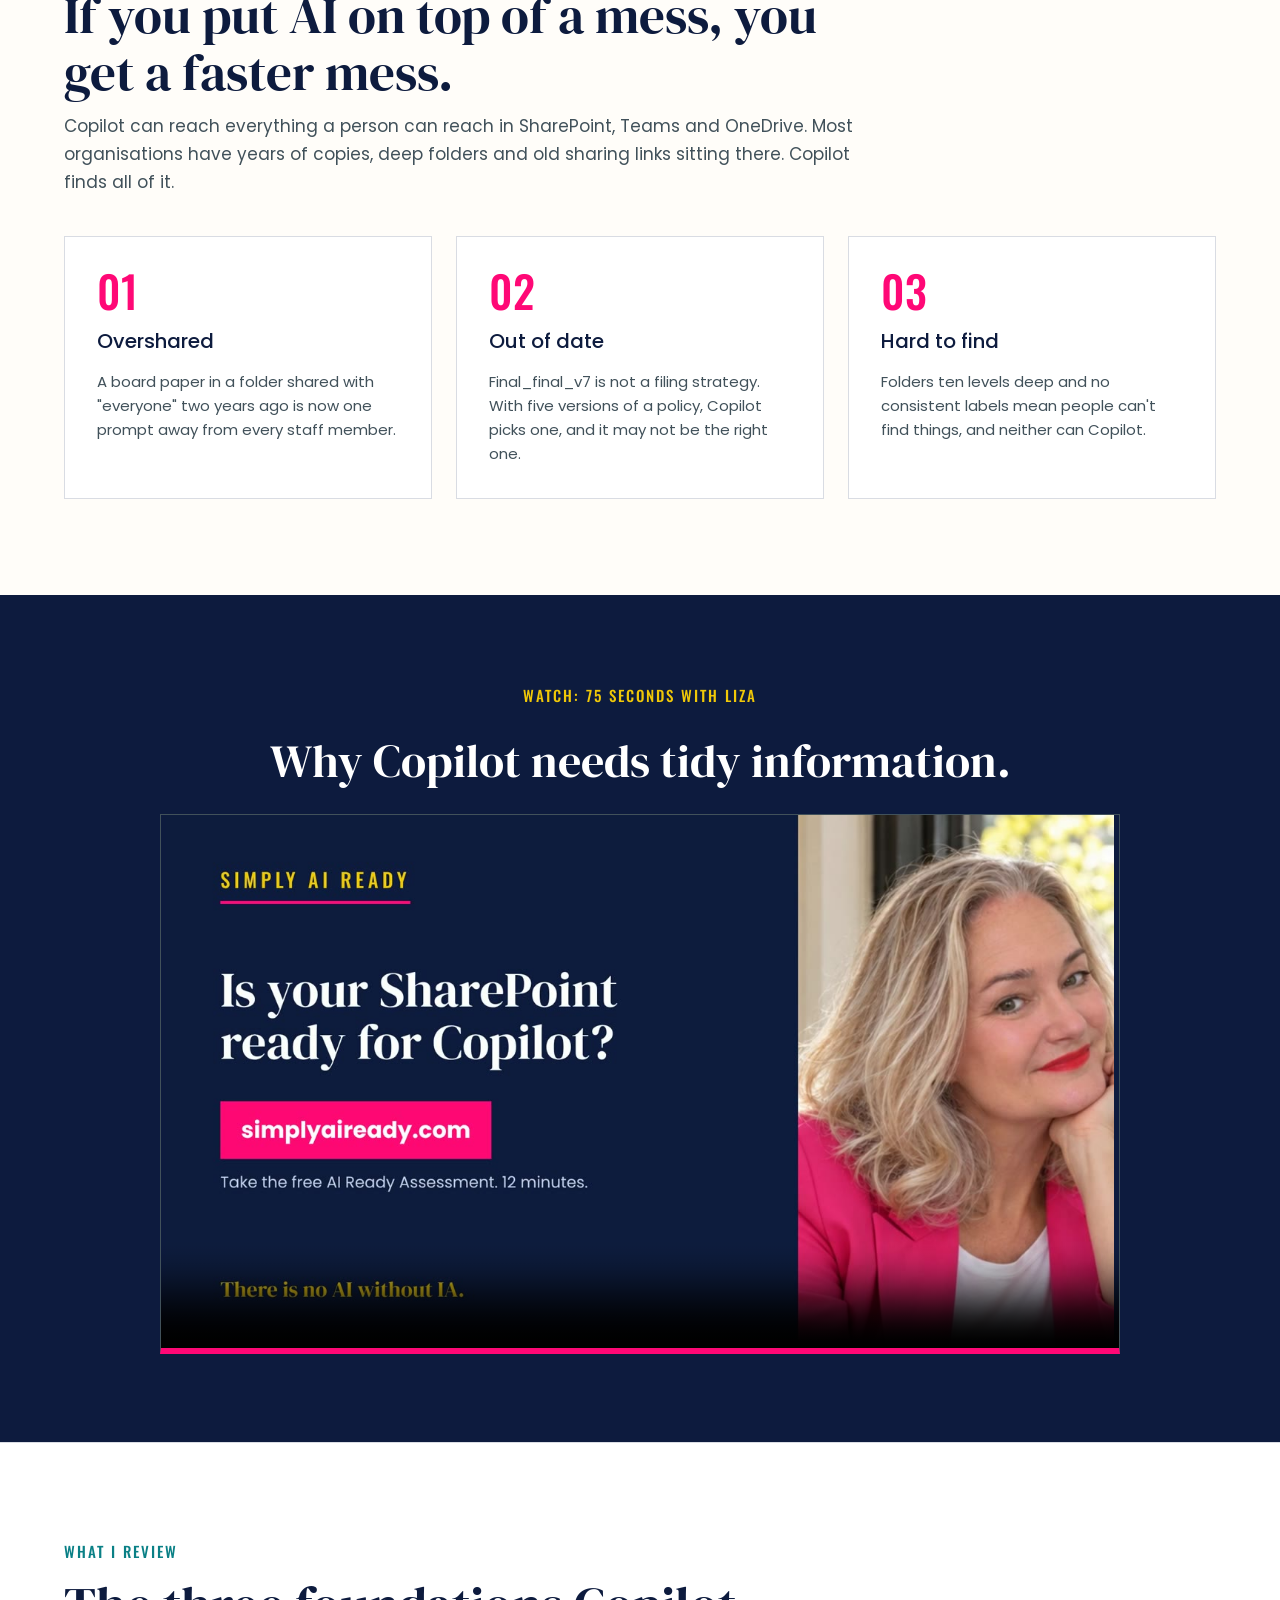
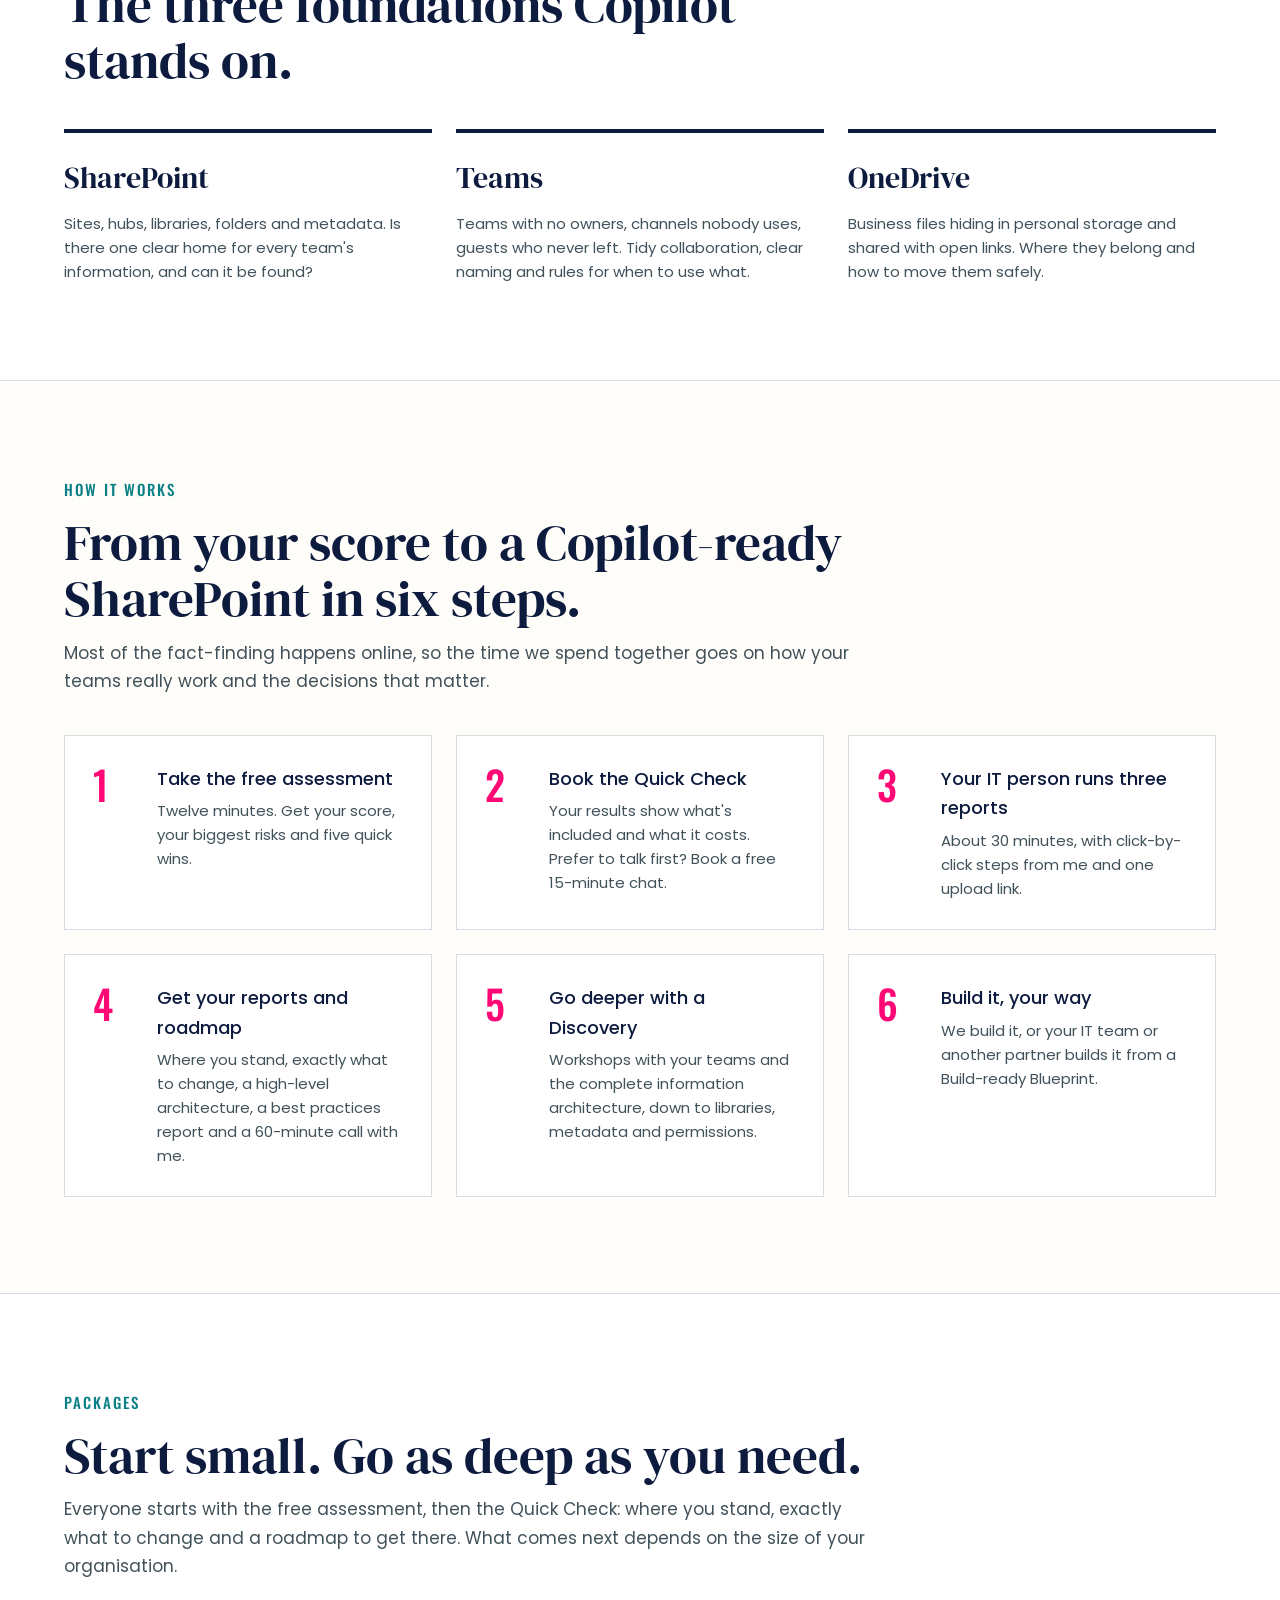
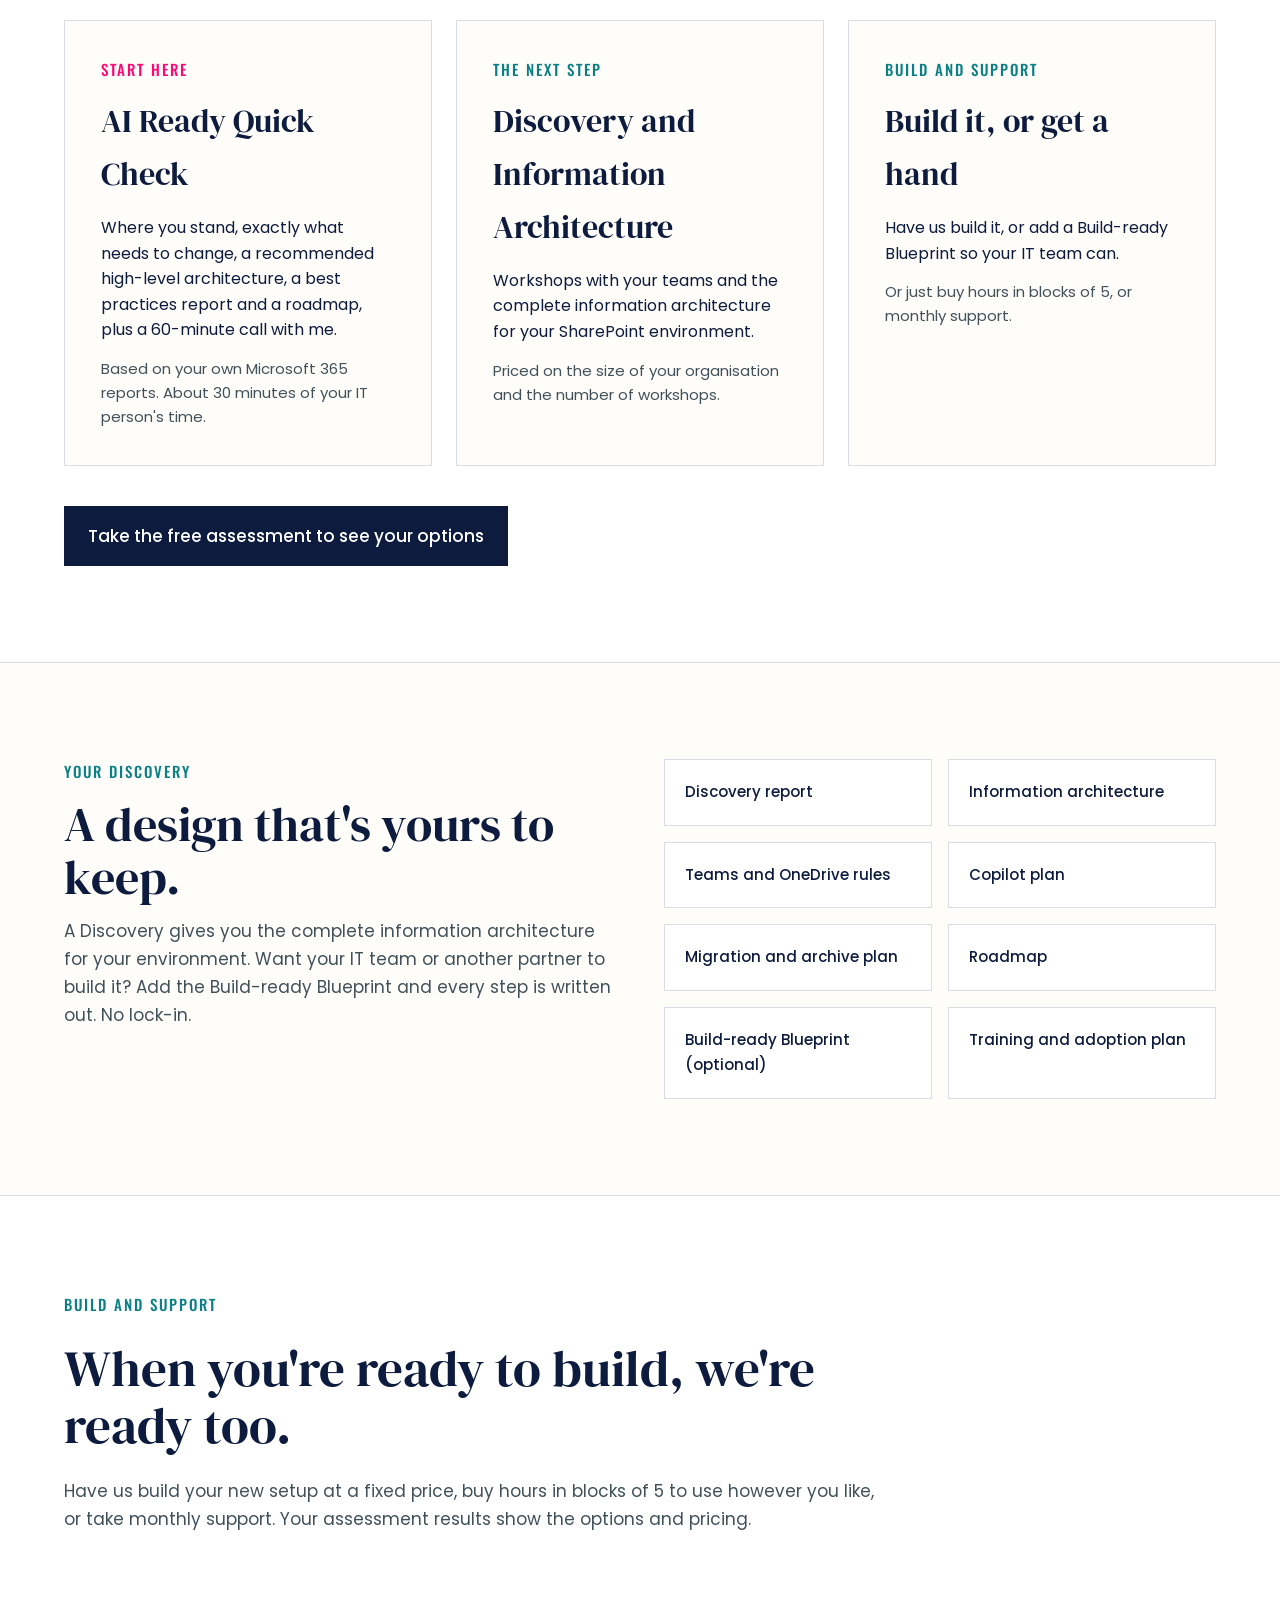
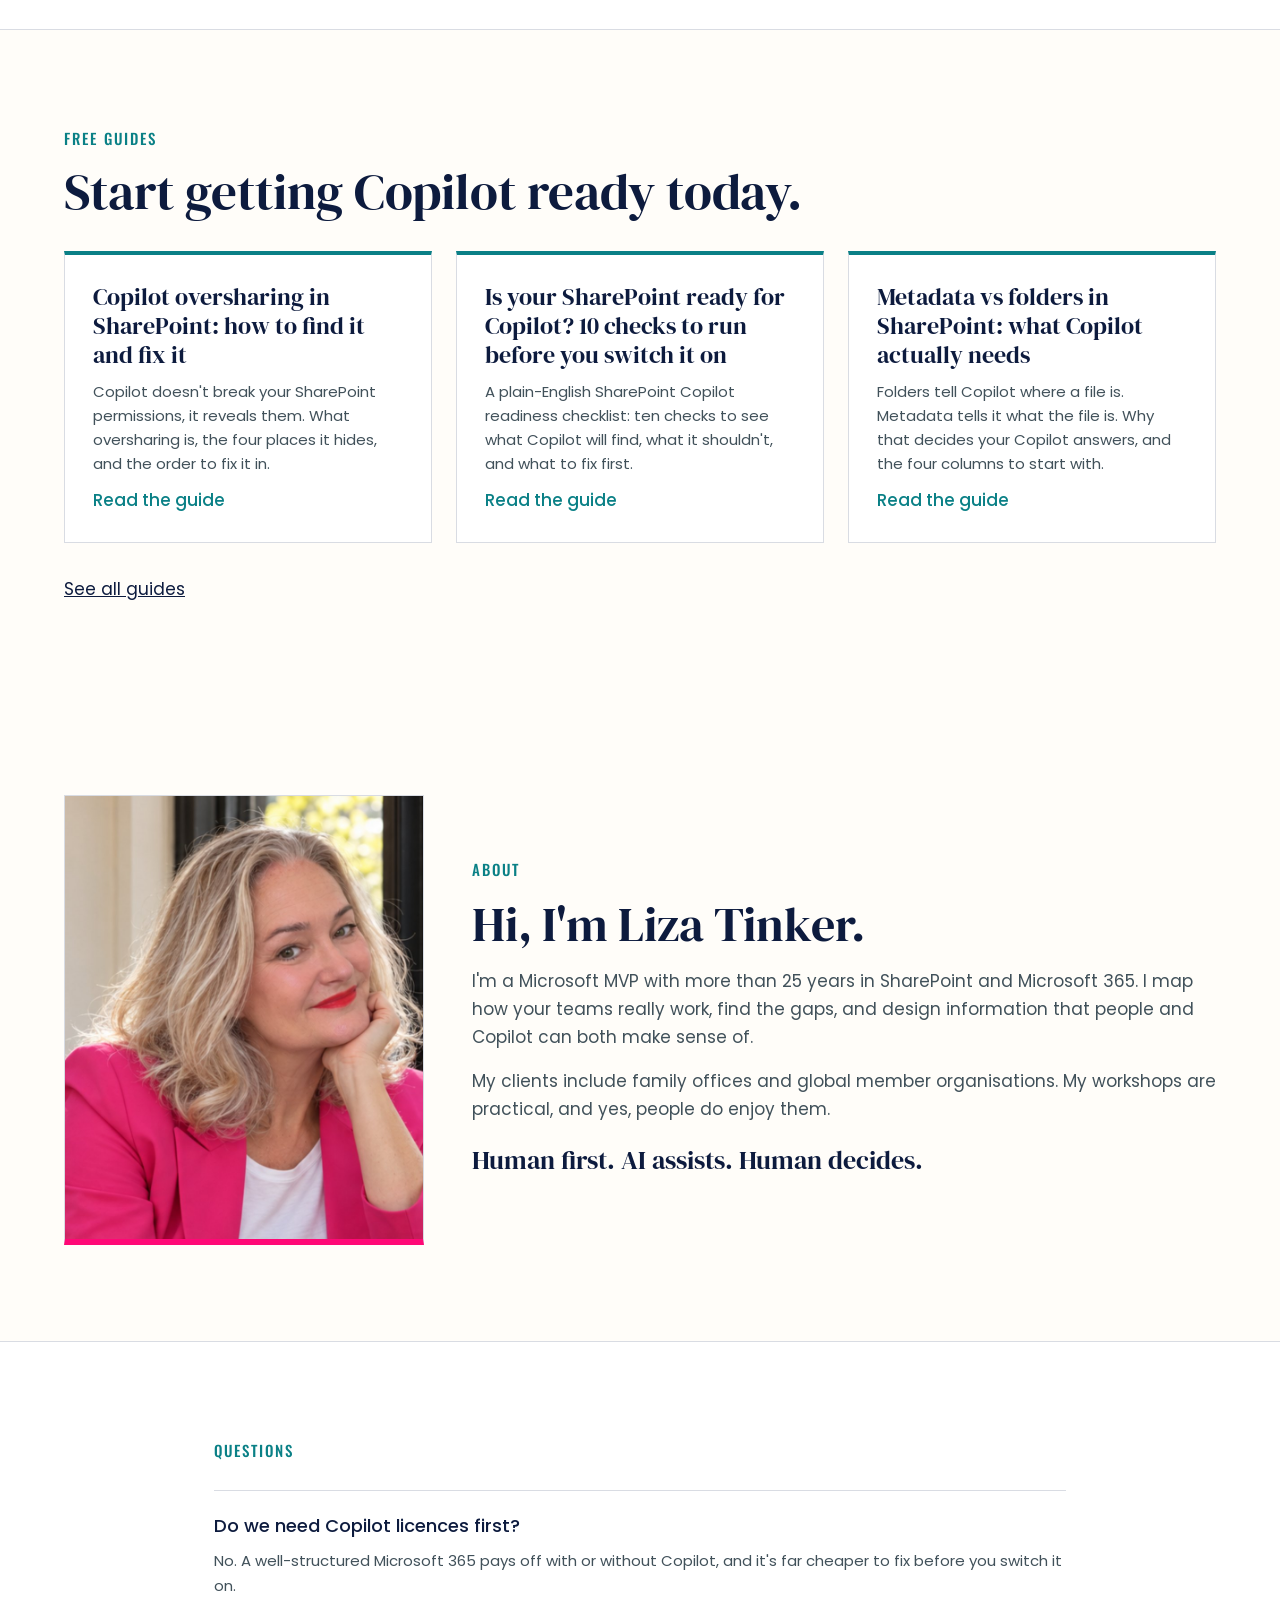
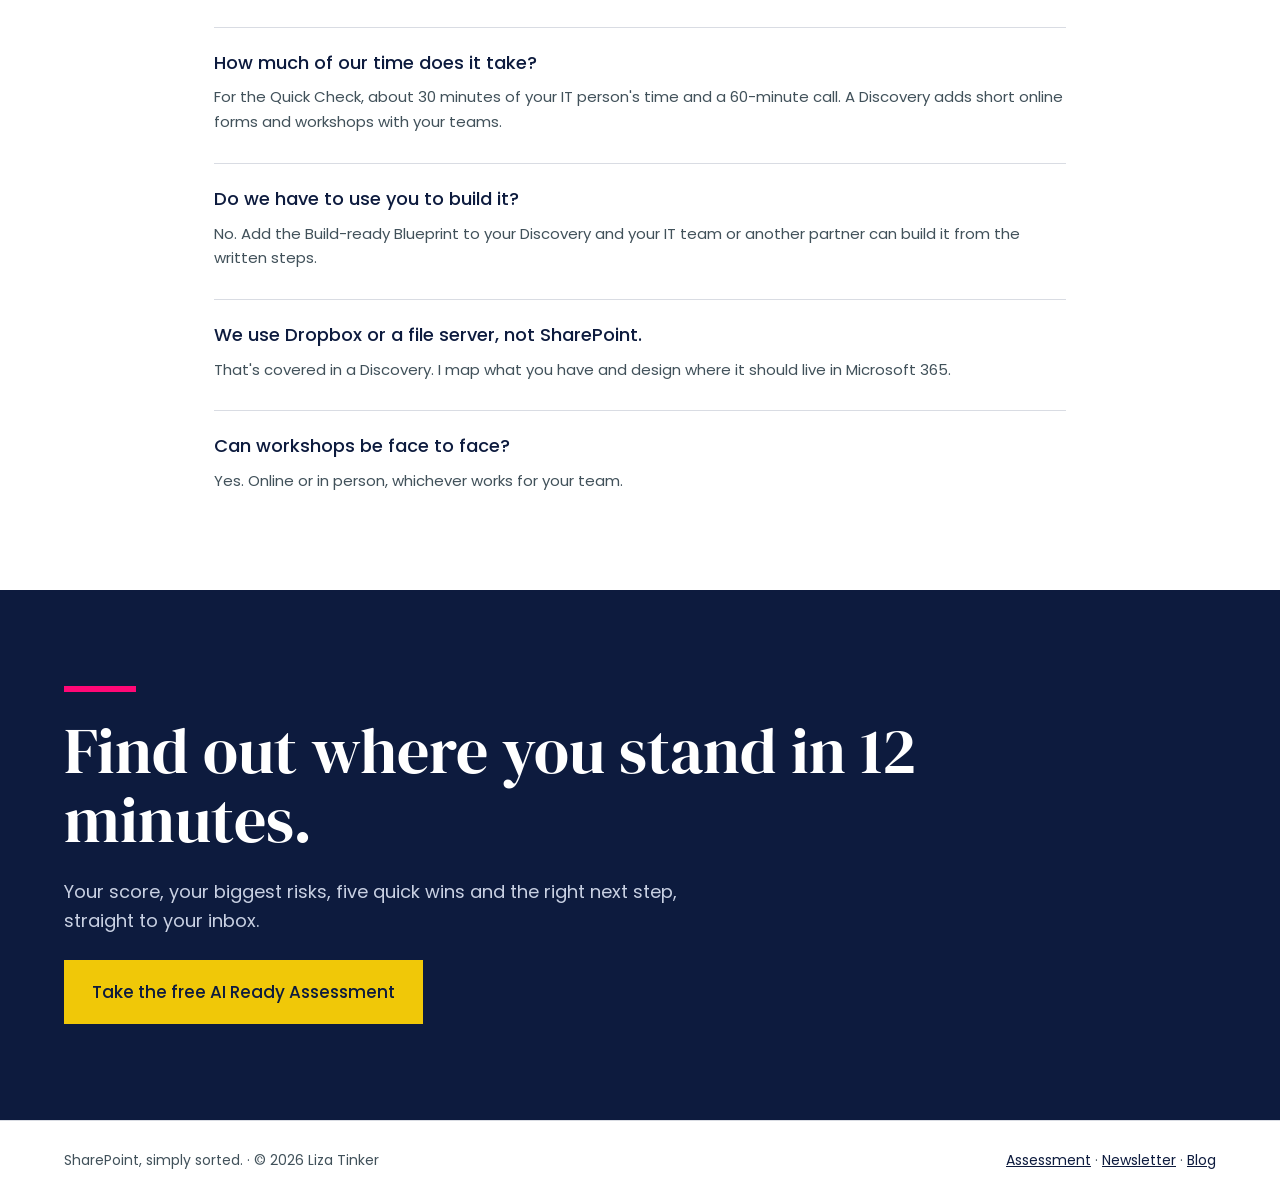
==== commit 35a42d8f: "Homepage: show the newsletter form once in the site-or-team card Co-Authored-By: Claude Opus 5.5 <no" ====
--- a/docs/index.html
+++ b/docs/index.html
@@ -54,8 +54,6 @@
 <div style="display: grid; grid-template-columns: repeat(auto-fit, minmax(300px, 1fr)); gap: 24px">
 <div style="background: #ffffff; border: 1px solid #d9dce3; border-top: 6px solid #ff0876; padding: 32px; display: flex; flex-direction: column; gap: 14px">
 <p style="margin: 0; font-family: 'Oswald', 'Arial Narrow', sans-serif; font-weight: 500; font-size: 14px; letter-spacing: 2px; color: #ff0876">I LOOK AFTER A SITE OR A TEAM</p>
-<h3 style="margin: 0; font-family: 'DM Serif Display', Georgia, serif; font-weight: 400; font-size: 30px; line-height: 1.15">The SharePoint Edit</h3>
-<p style="margin: 0; font-size: 16px; line-height: 1.6; color: #41515a">One email a week: what changed in SharePoint, Teams, OneDrive and Copilot, what it means for you, and one thing worth fixing this week. Plain English, no admin access needed.</p>
 <script async data-uid="f8a3a7b1d4" src="https://simply-sharepoint.kit.com/f8a3a7b1d4/index.js"></script>
 </div>
 <div style="background: #0d1b3e; color: #ffffff; border-top: 6px solid #f0c808; padding: 32px; display: flex; flex-direction: column; gap: 14px">
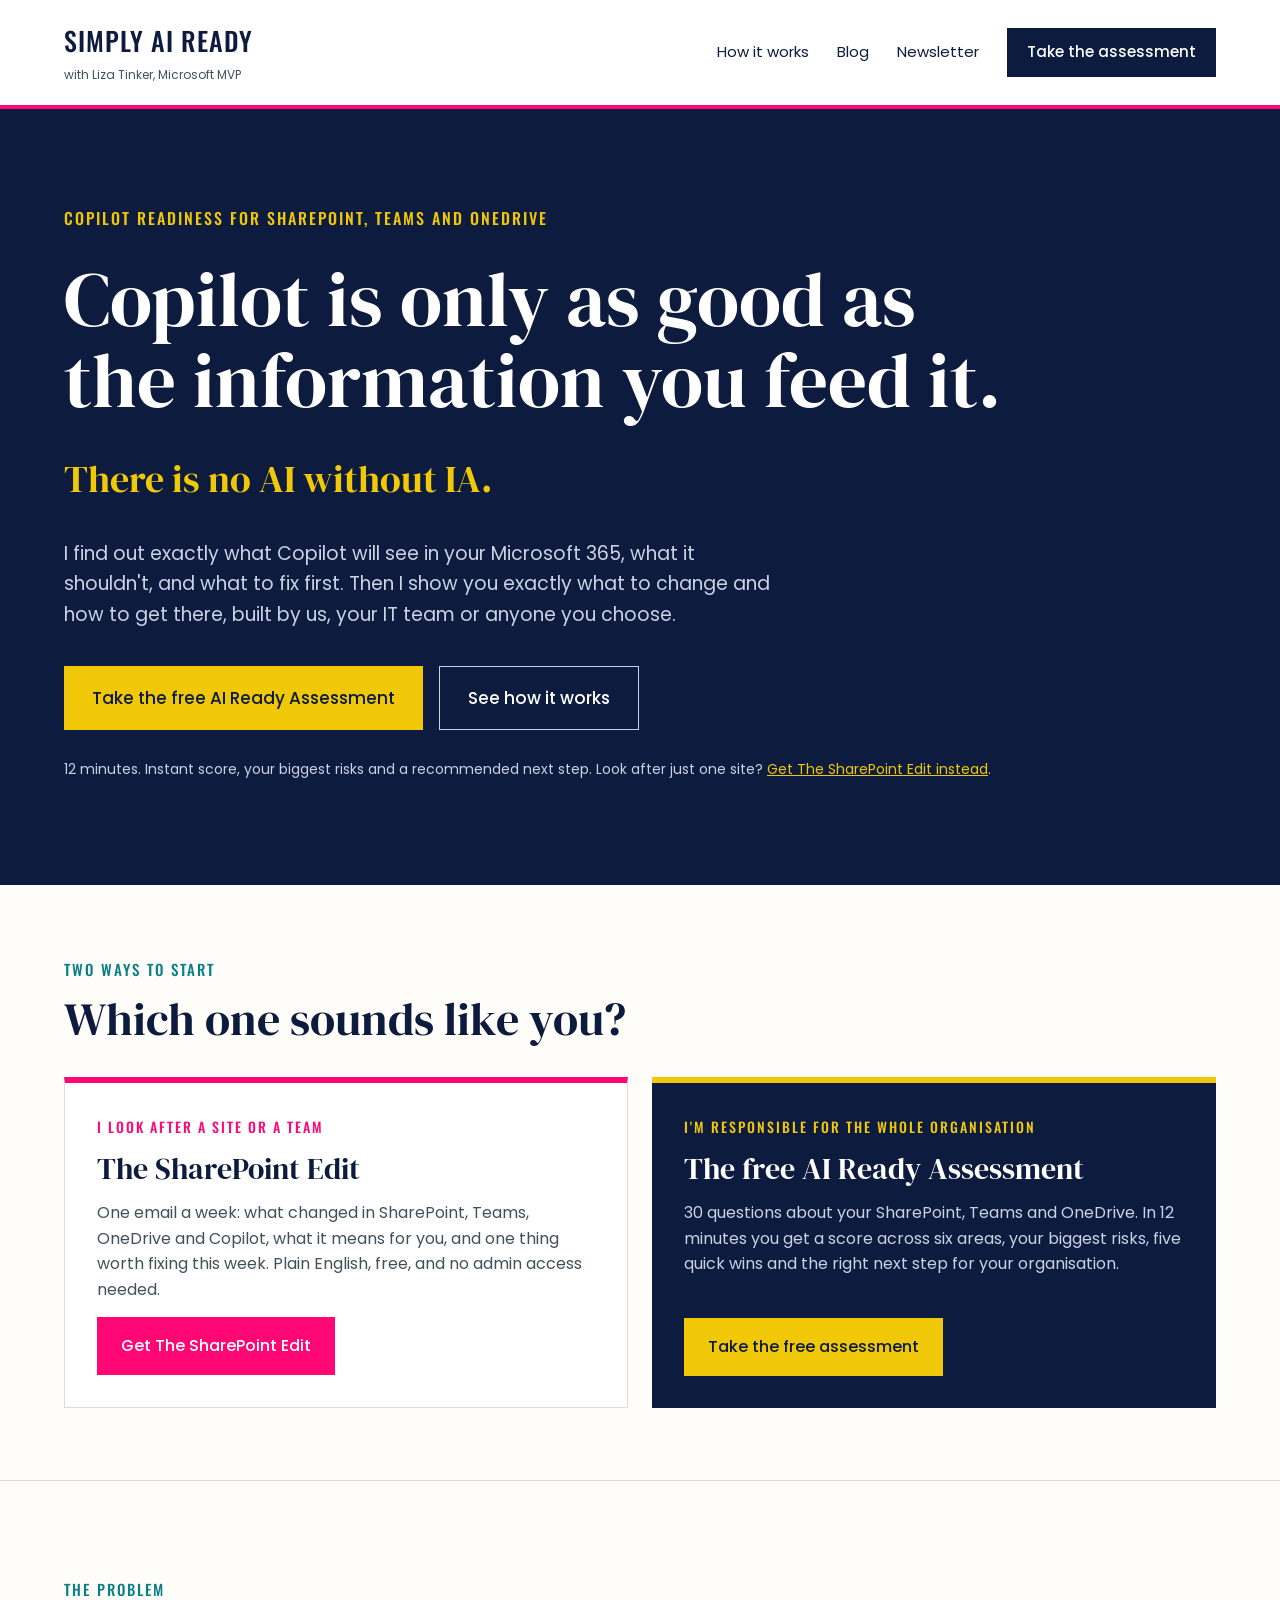
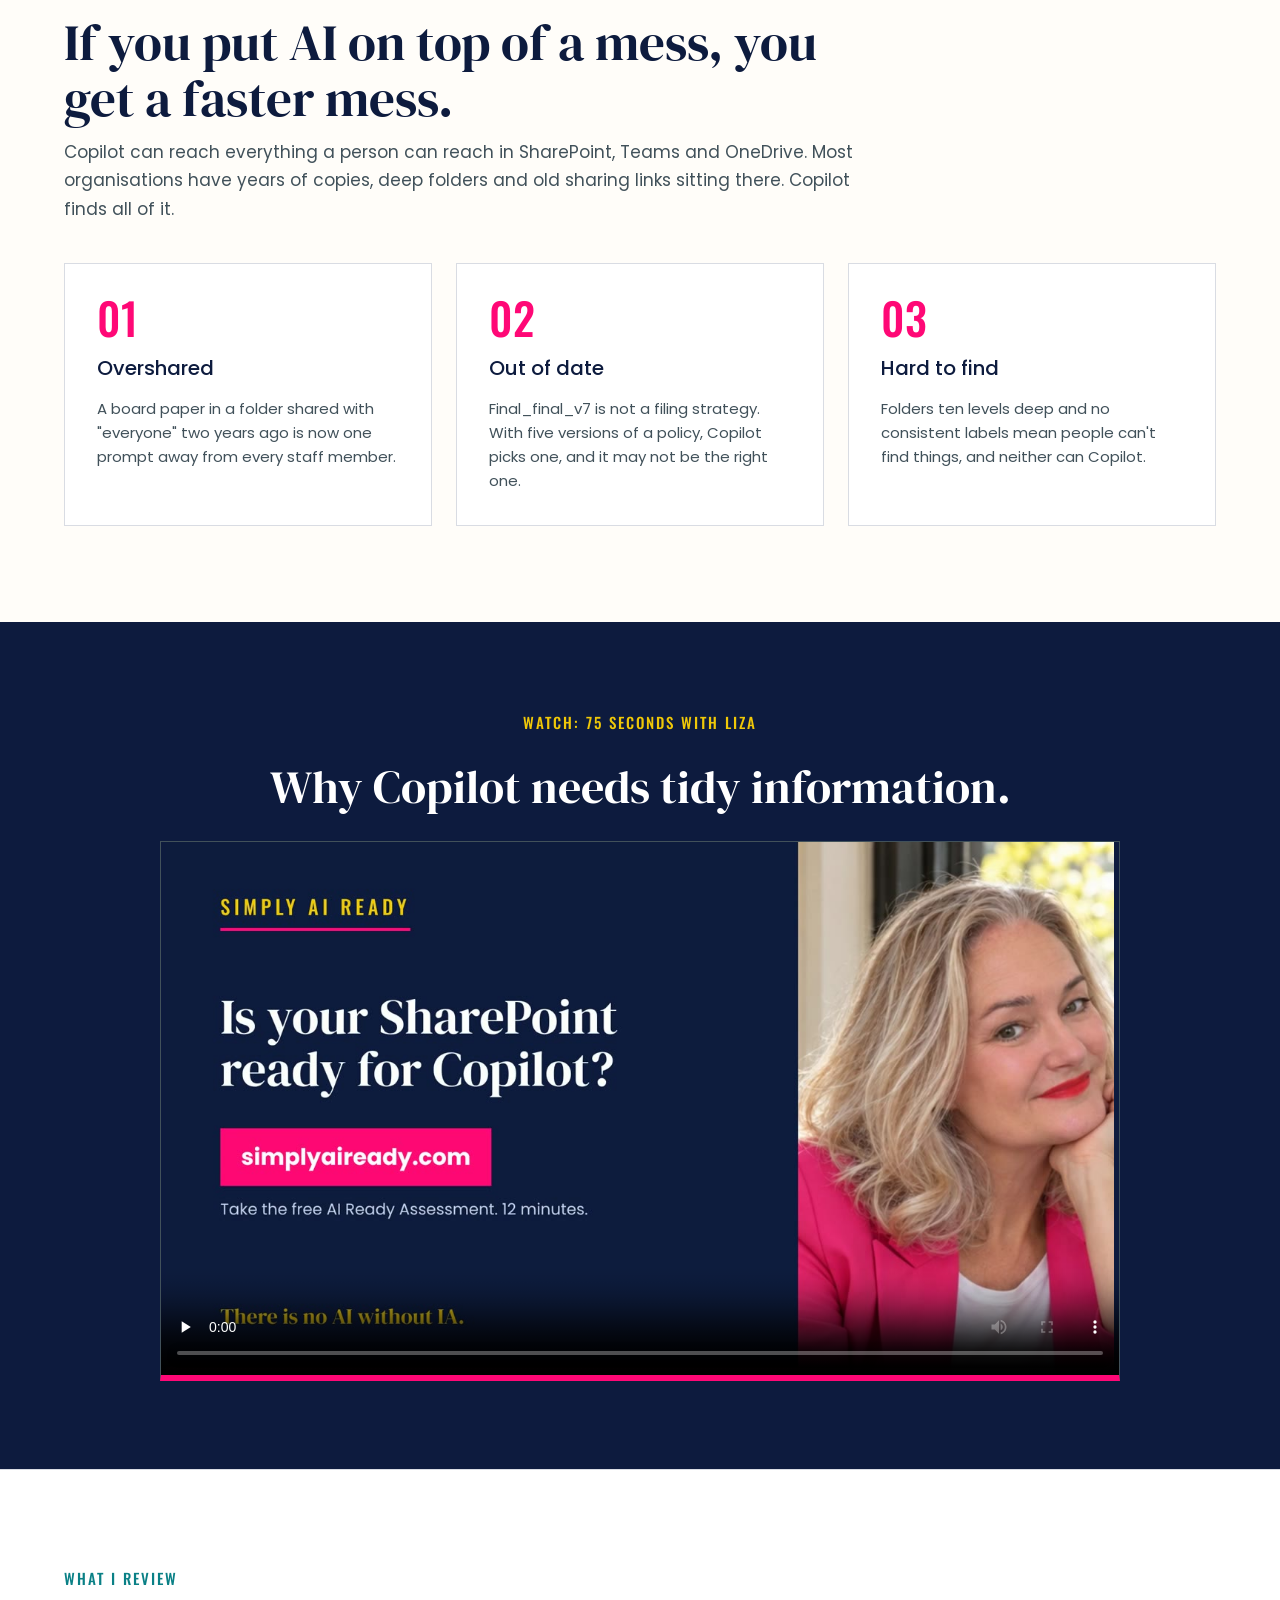
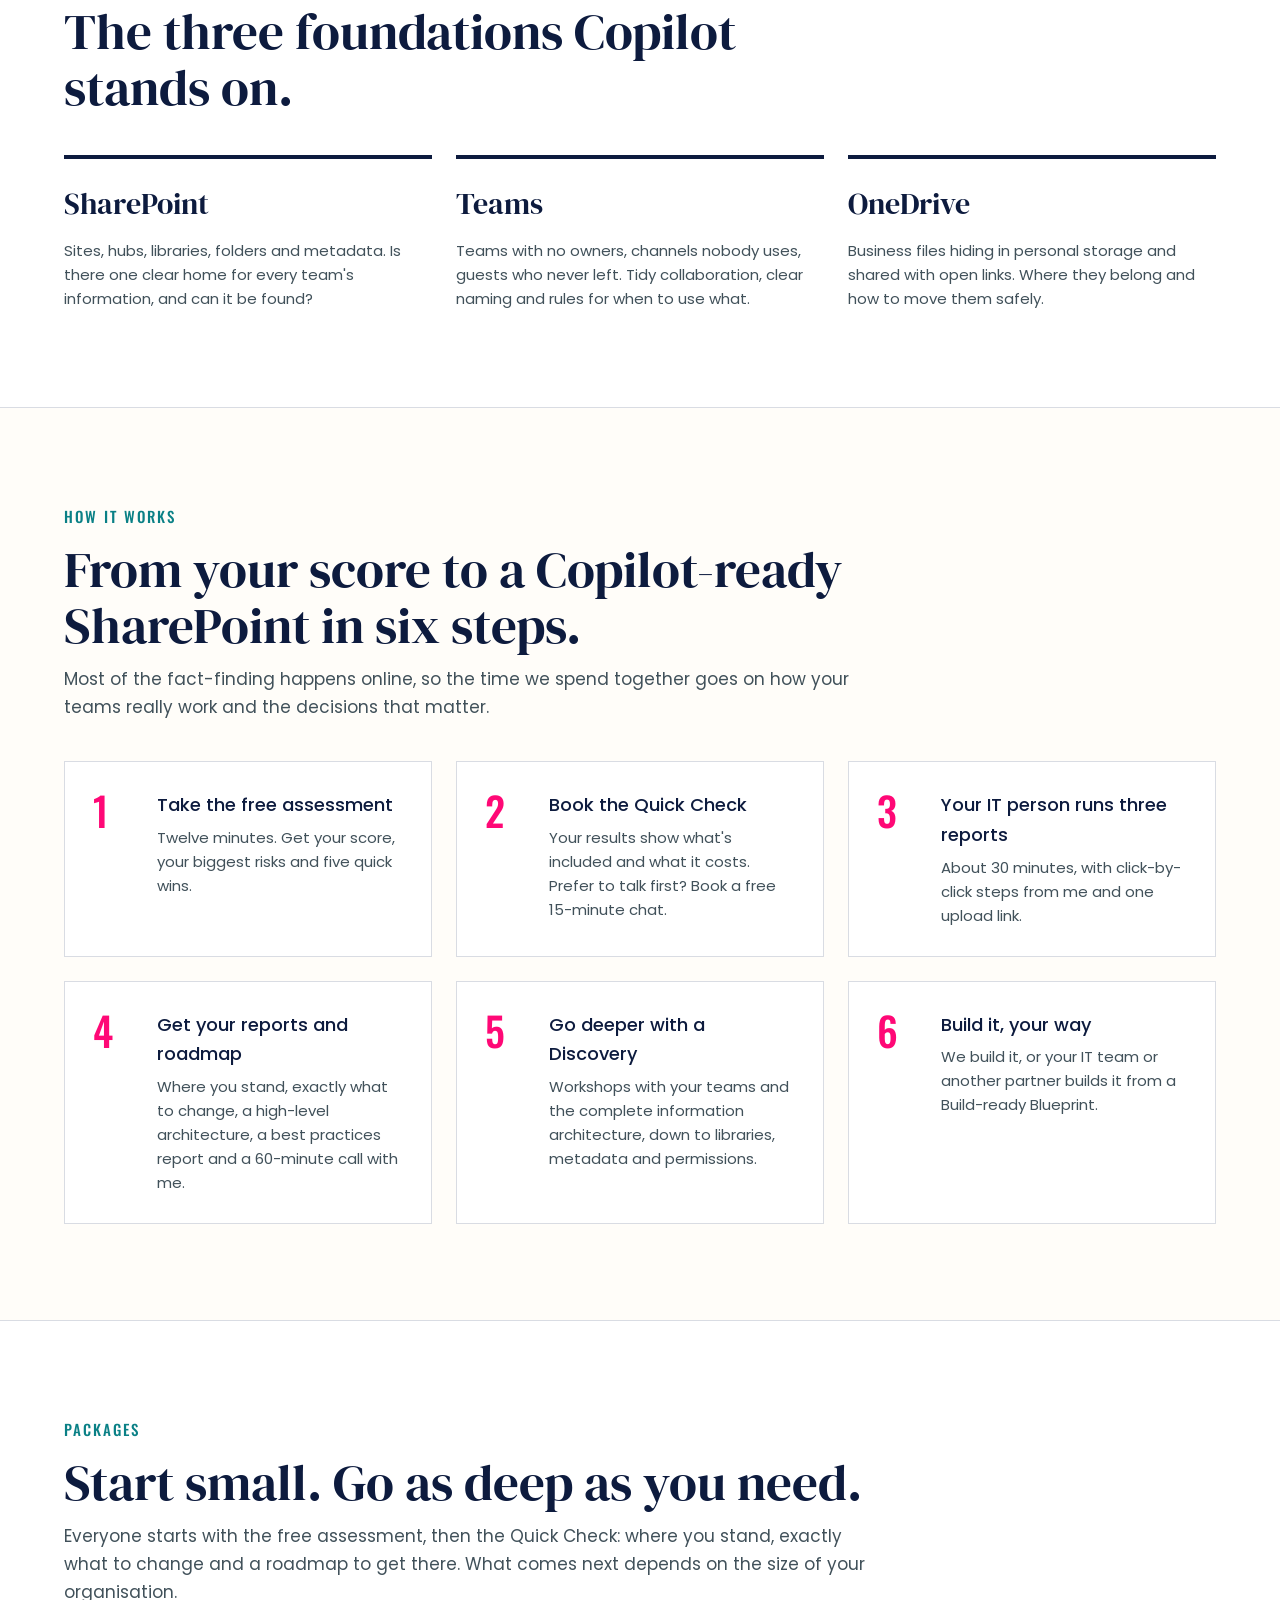
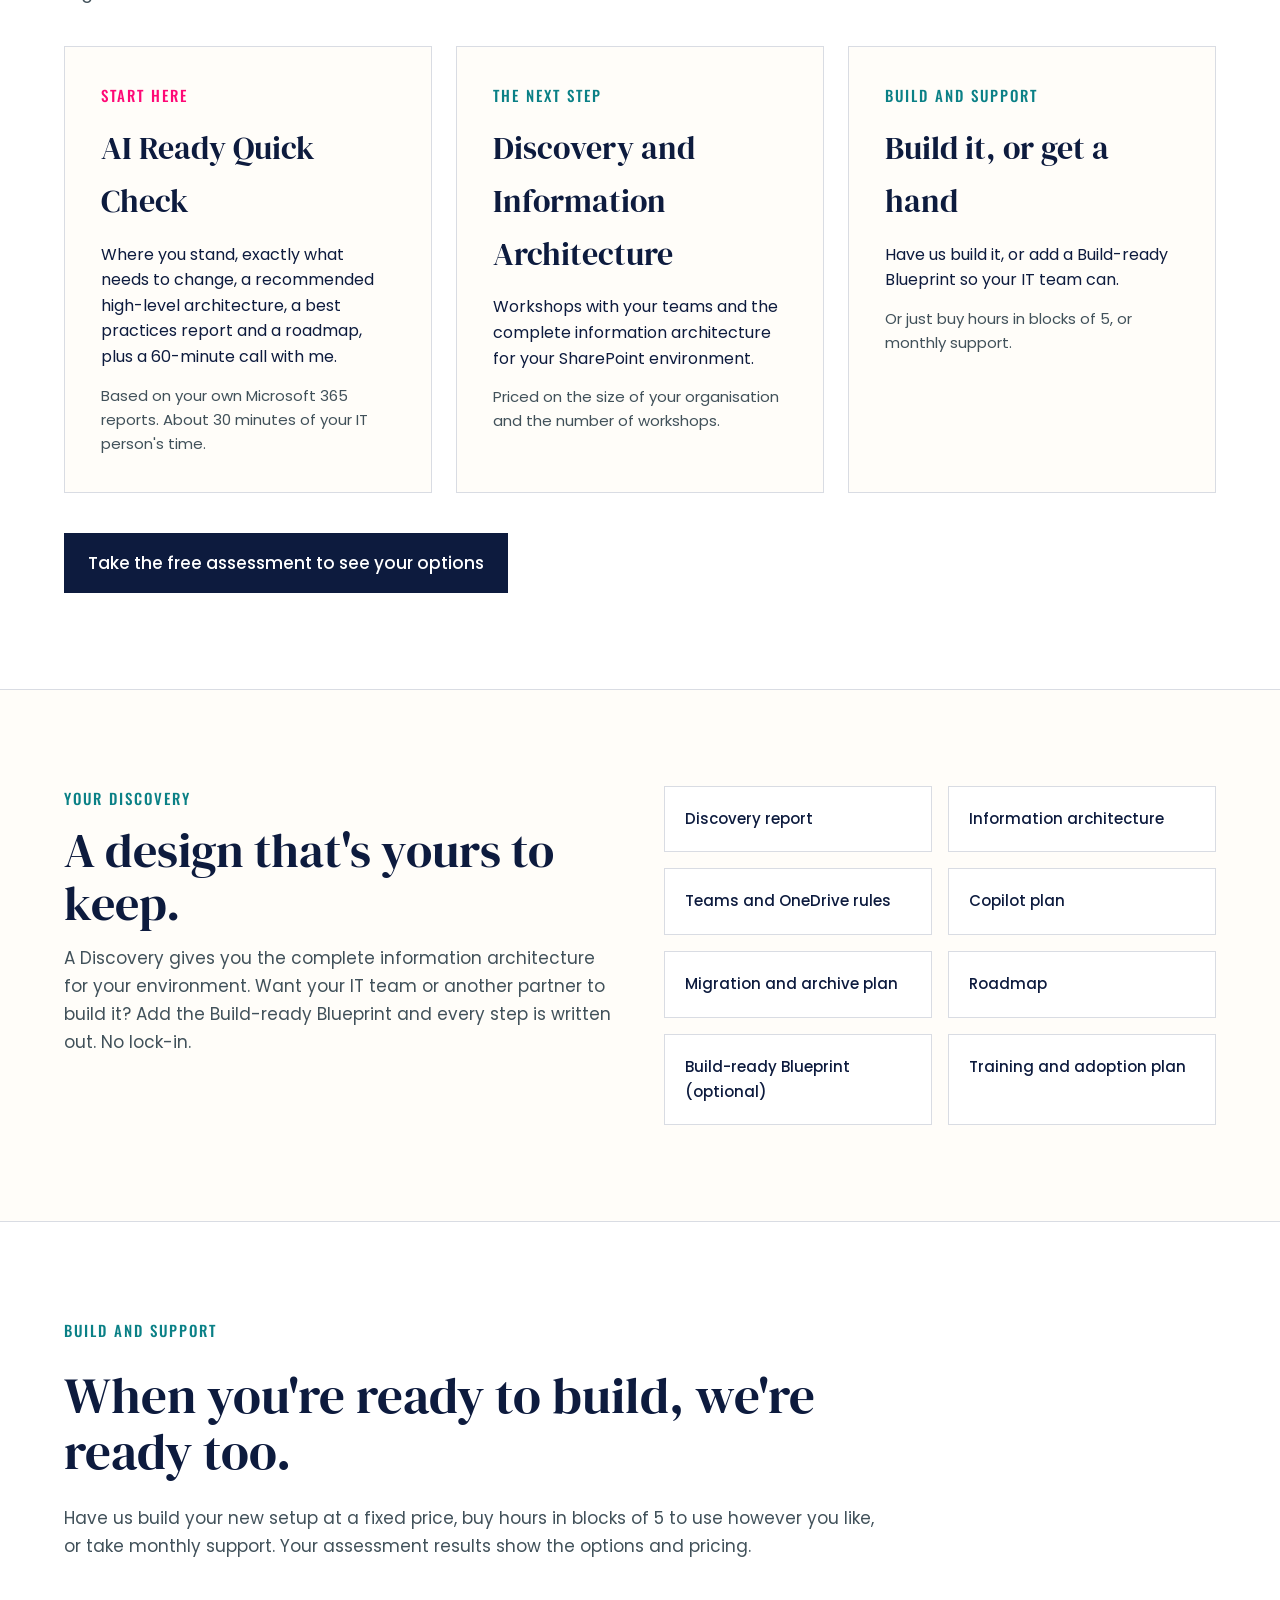
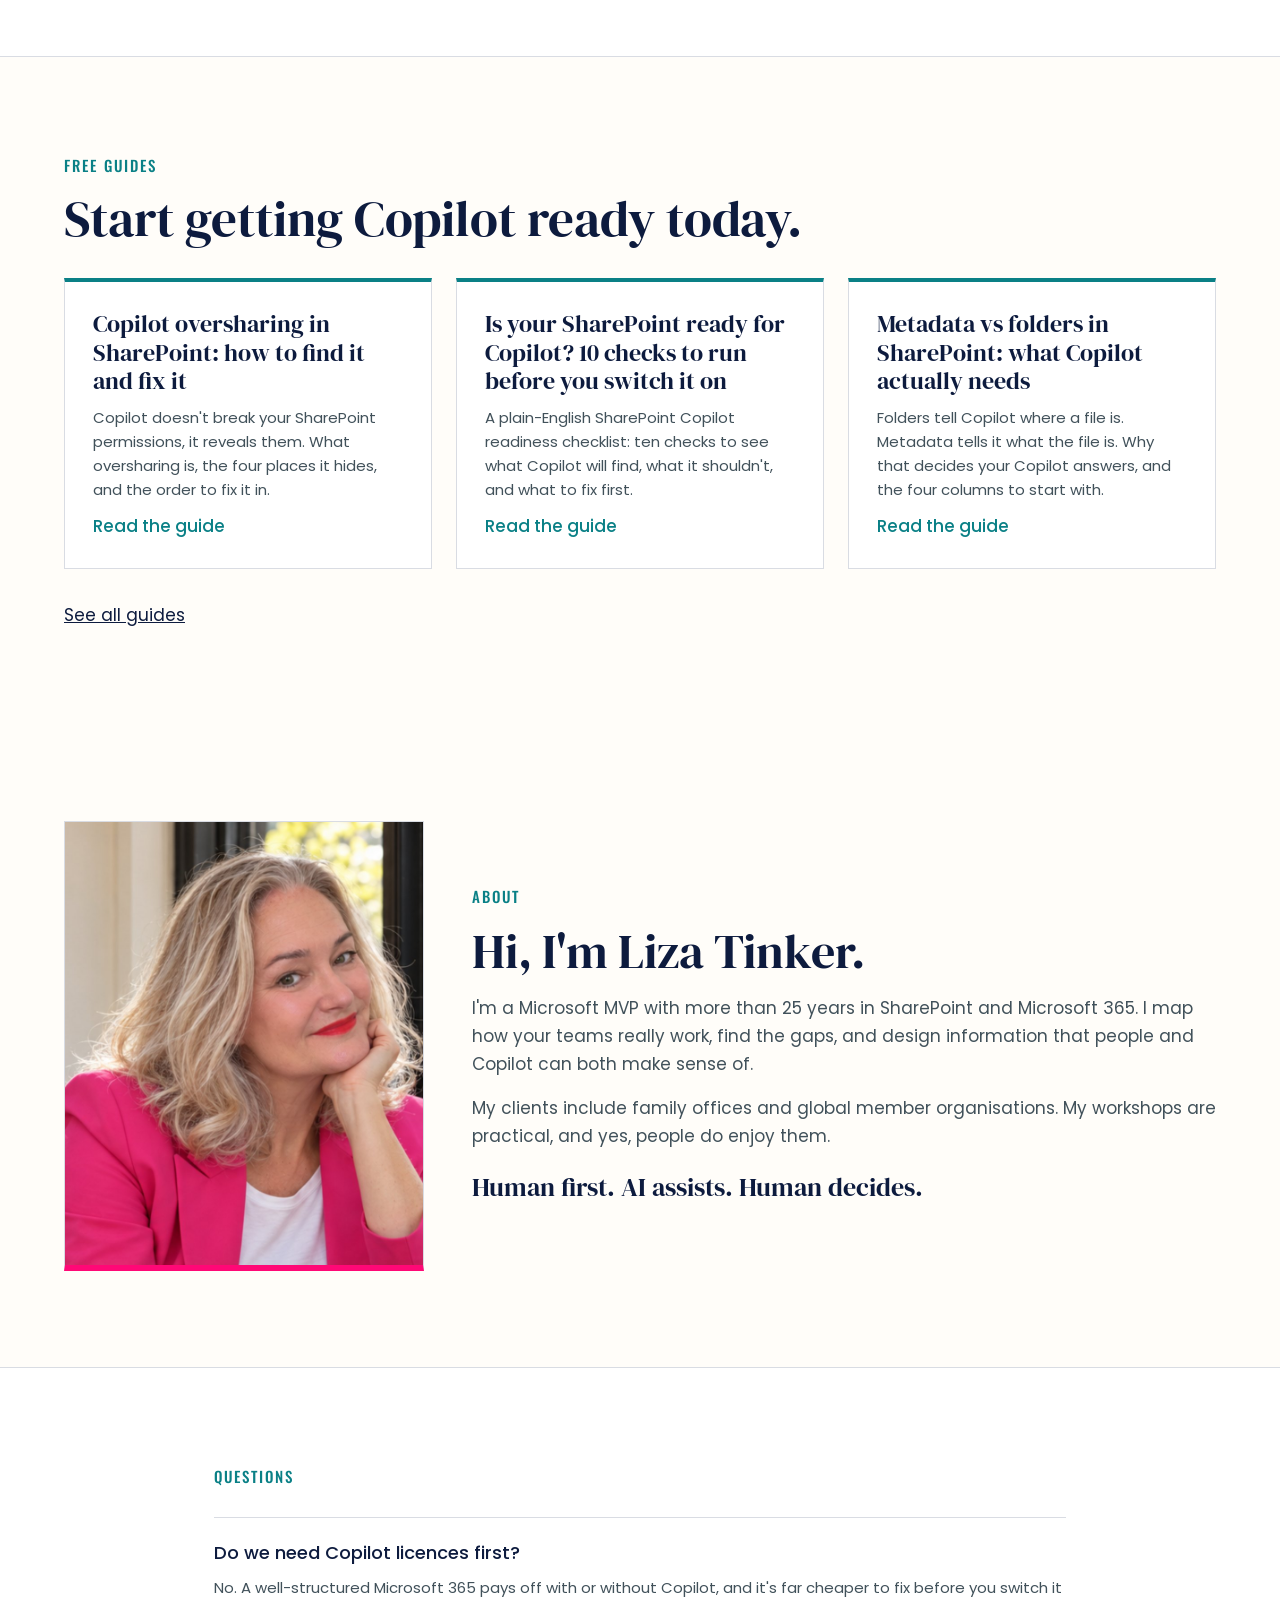
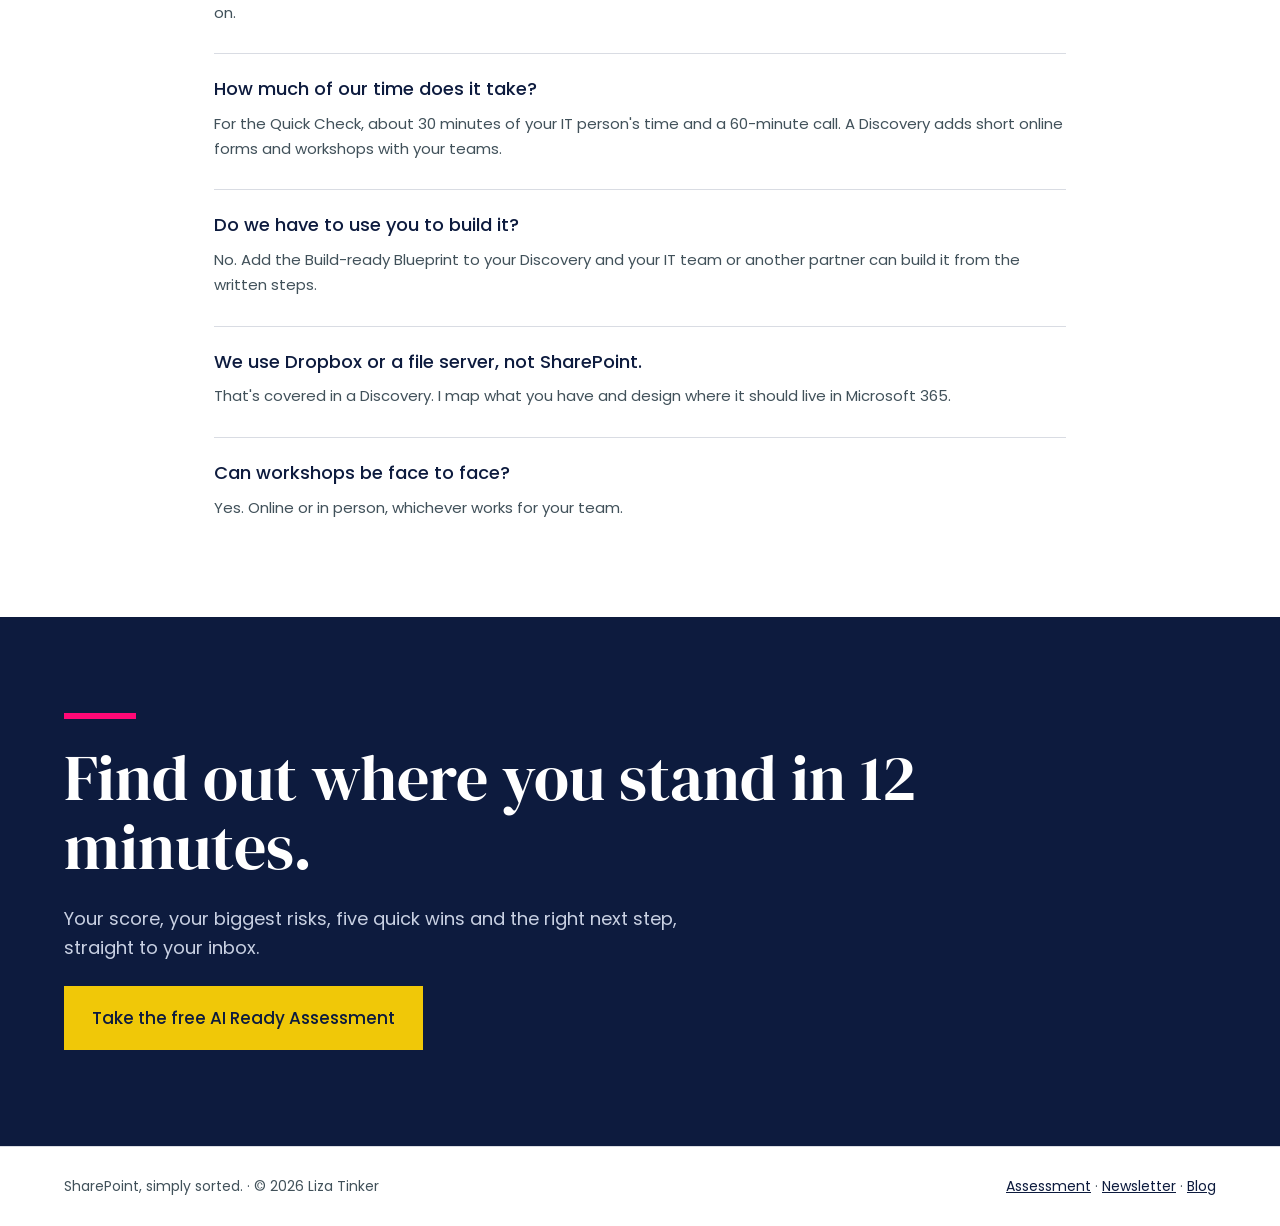
==== commit 26faae84: "Homepage: balance the two start cards; newsletter card links to /newsletter/ Co-Authored-By: Claude " ====
--- a/docs/index.html
+++ b/docs/index.html
@@ -54,7 +54,9 @@
 <div style="display: grid; grid-template-columns: repeat(auto-fit, minmax(300px, 1fr)); gap: 24px">
 <div style="background: #ffffff; border: 1px solid #d9dce3; border-top: 6px solid #ff0876; padding: 32px; display: flex; flex-direction: column; gap: 14px">
 <p style="margin: 0; font-family: 'Oswald', 'Arial Narrow', sans-serif; font-weight: 500; font-size: 14px; letter-spacing: 2px; color: #ff0876">I LOOK AFTER A SITE OR A TEAM</p>
-<script async data-uid="f8a3a7b1d4" src="https://simply-sharepoint.kit.com/f8a3a7b1d4/index.js"></script>
+<h3 style="margin: 0; font-family: 'DM Serif Display', Georgia, serif; font-weight: 400; font-size: 30px; line-height: 1.15">The SharePoint Edit</h3>
+<p style="margin: 0; font-size: 16px; line-height: 1.6; color: #41515a">One email a week: what changed in SharePoint, Teams, OneDrive and Copilot, what it means for you, and one thing worth fixing this week. Plain English, free, and no admin access needed.</p>
+<a href="/newsletter/" style="text-decoration: none; background: #ff0876; color: #ffffff; font-weight: 600; font-size: 16px; padding: 16px 24px; min-height: 44px; box-sizing: border-box; display: inline-flex; align-items: center; align-self: flex-start; margin-top: auto">Get The SharePoint Edit</a>
 </div>
 <div style="background: #0d1b3e; color: #ffffff; border-top: 6px solid #f0c808; padding: 32px; display: flex; flex-direction: column; gap: 14px">
 <p style="margin: 0; font-family: 'Oswald', 'Arial Narrow', sans-serif; font-weight: 500; font-size: 14px; letter-spacing: 2px; color: #f0c808">I'M RESPONSIBLE FOR THE WHOLE ORGANISATION</p>
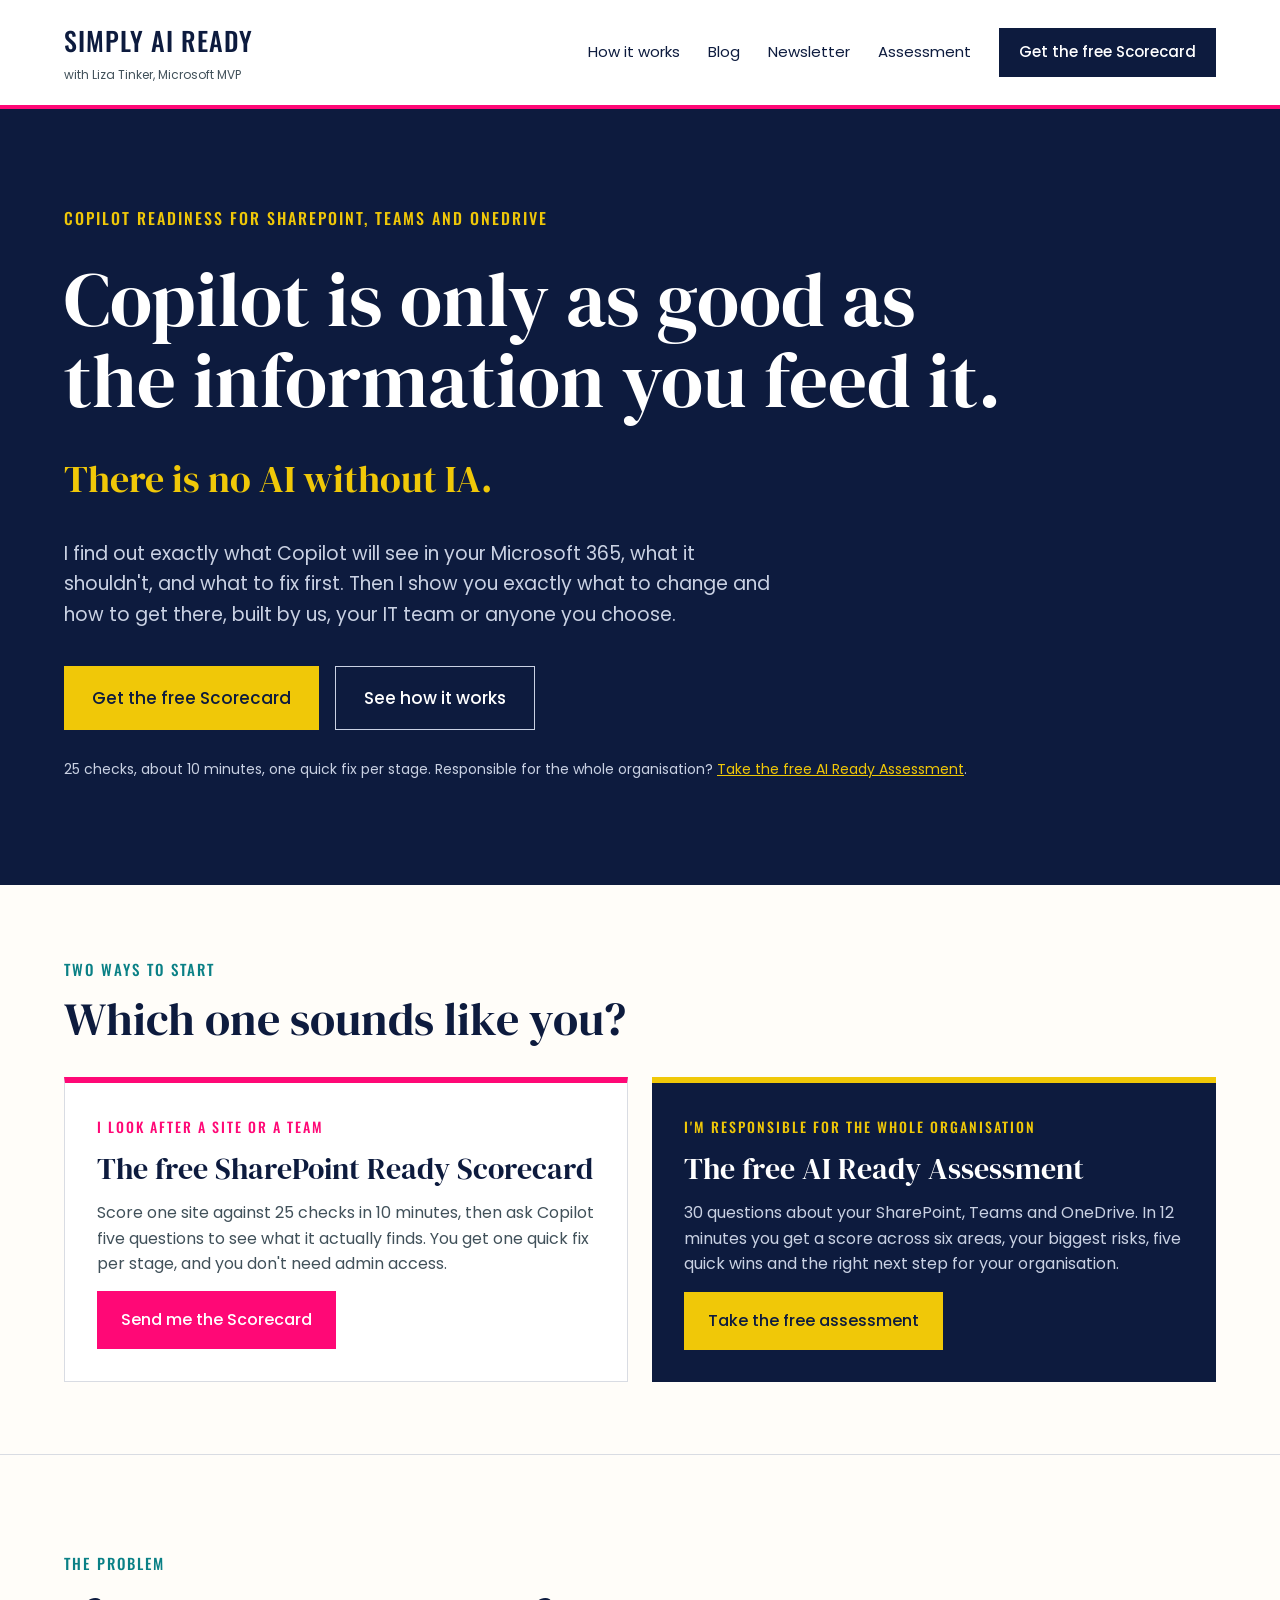
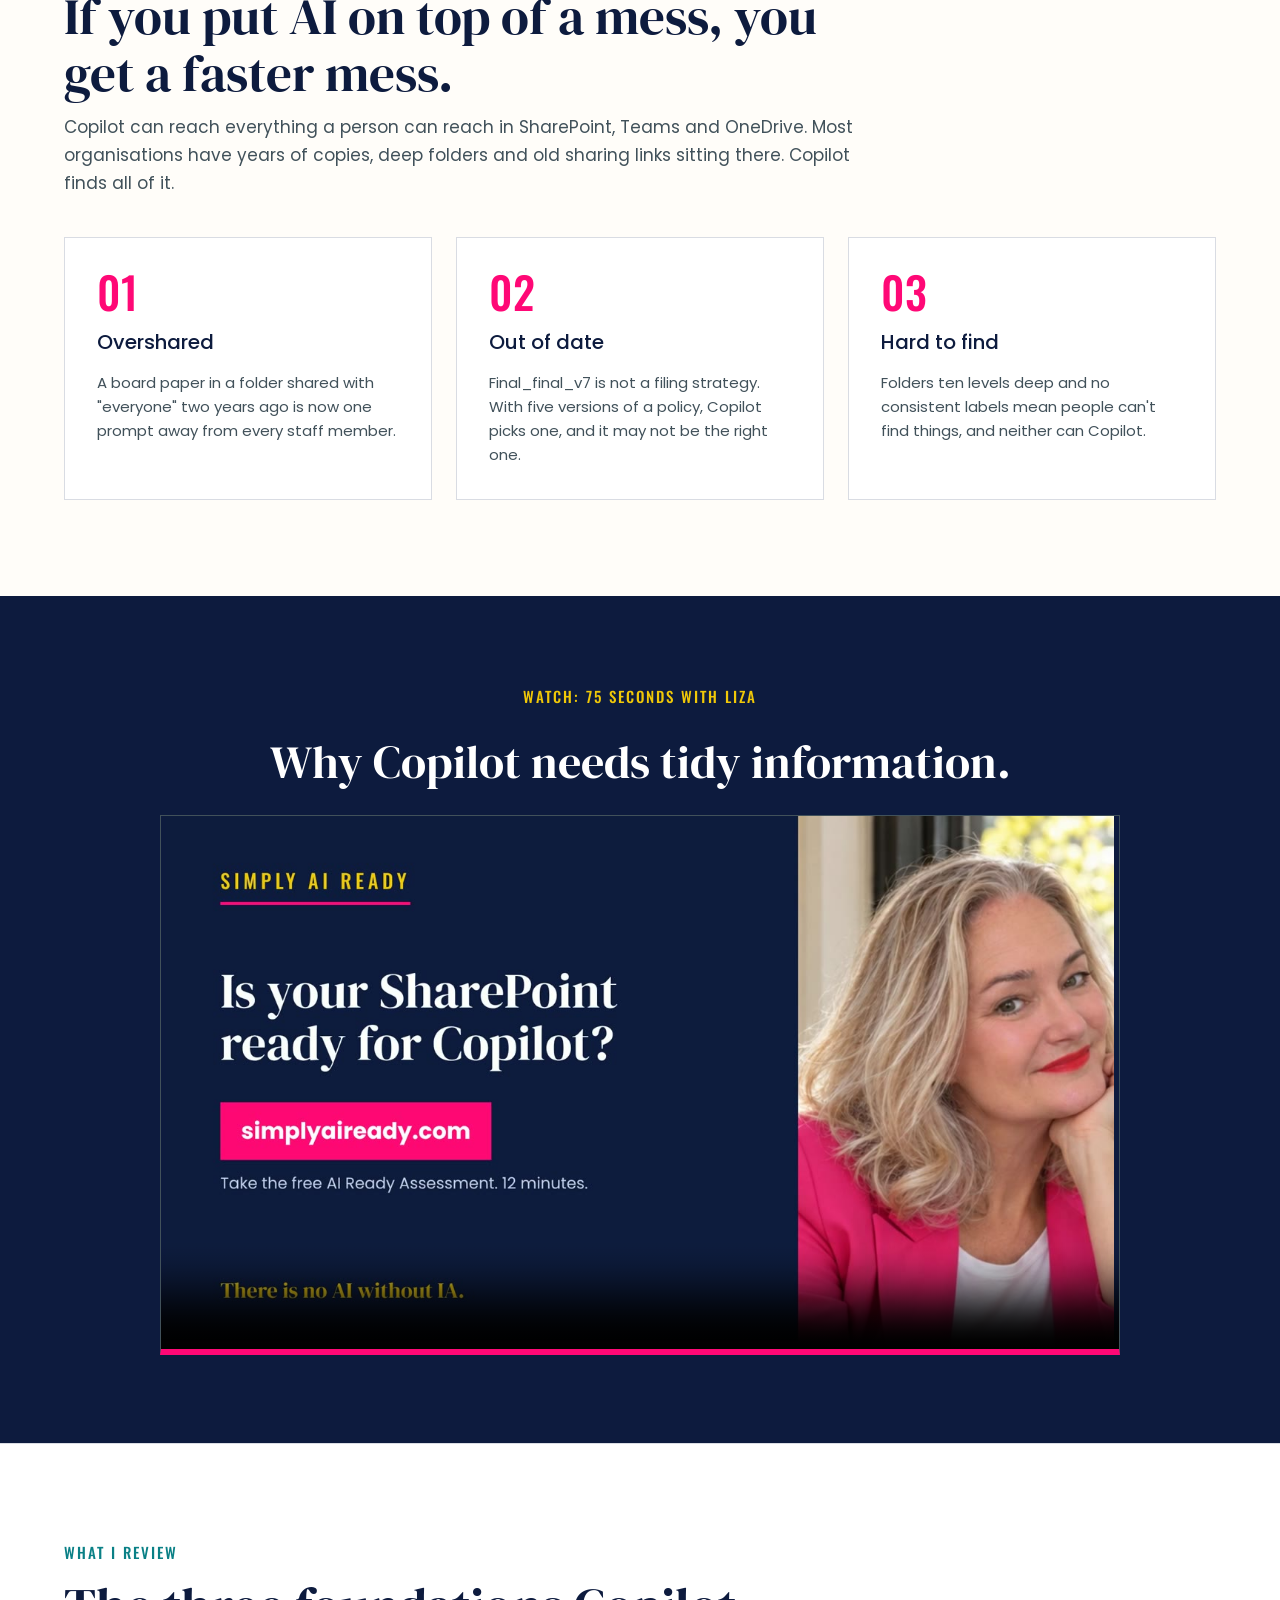
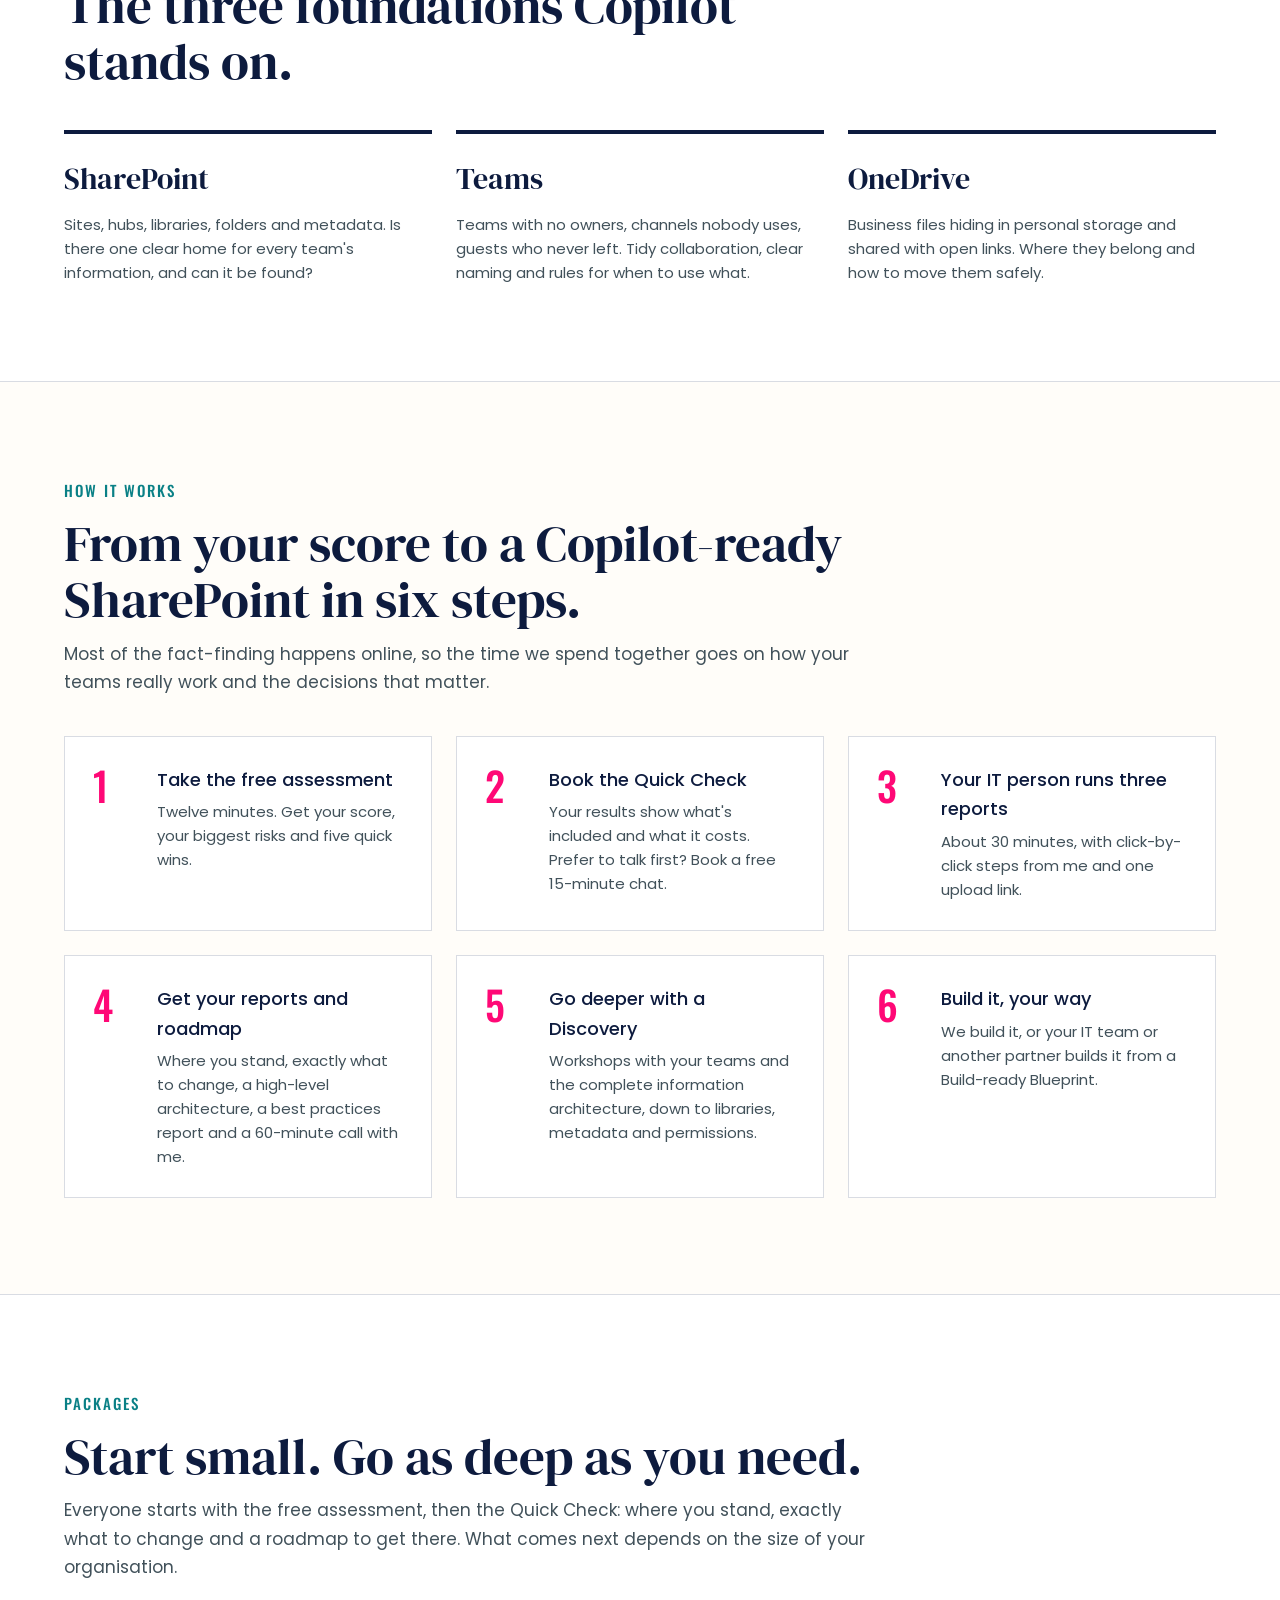
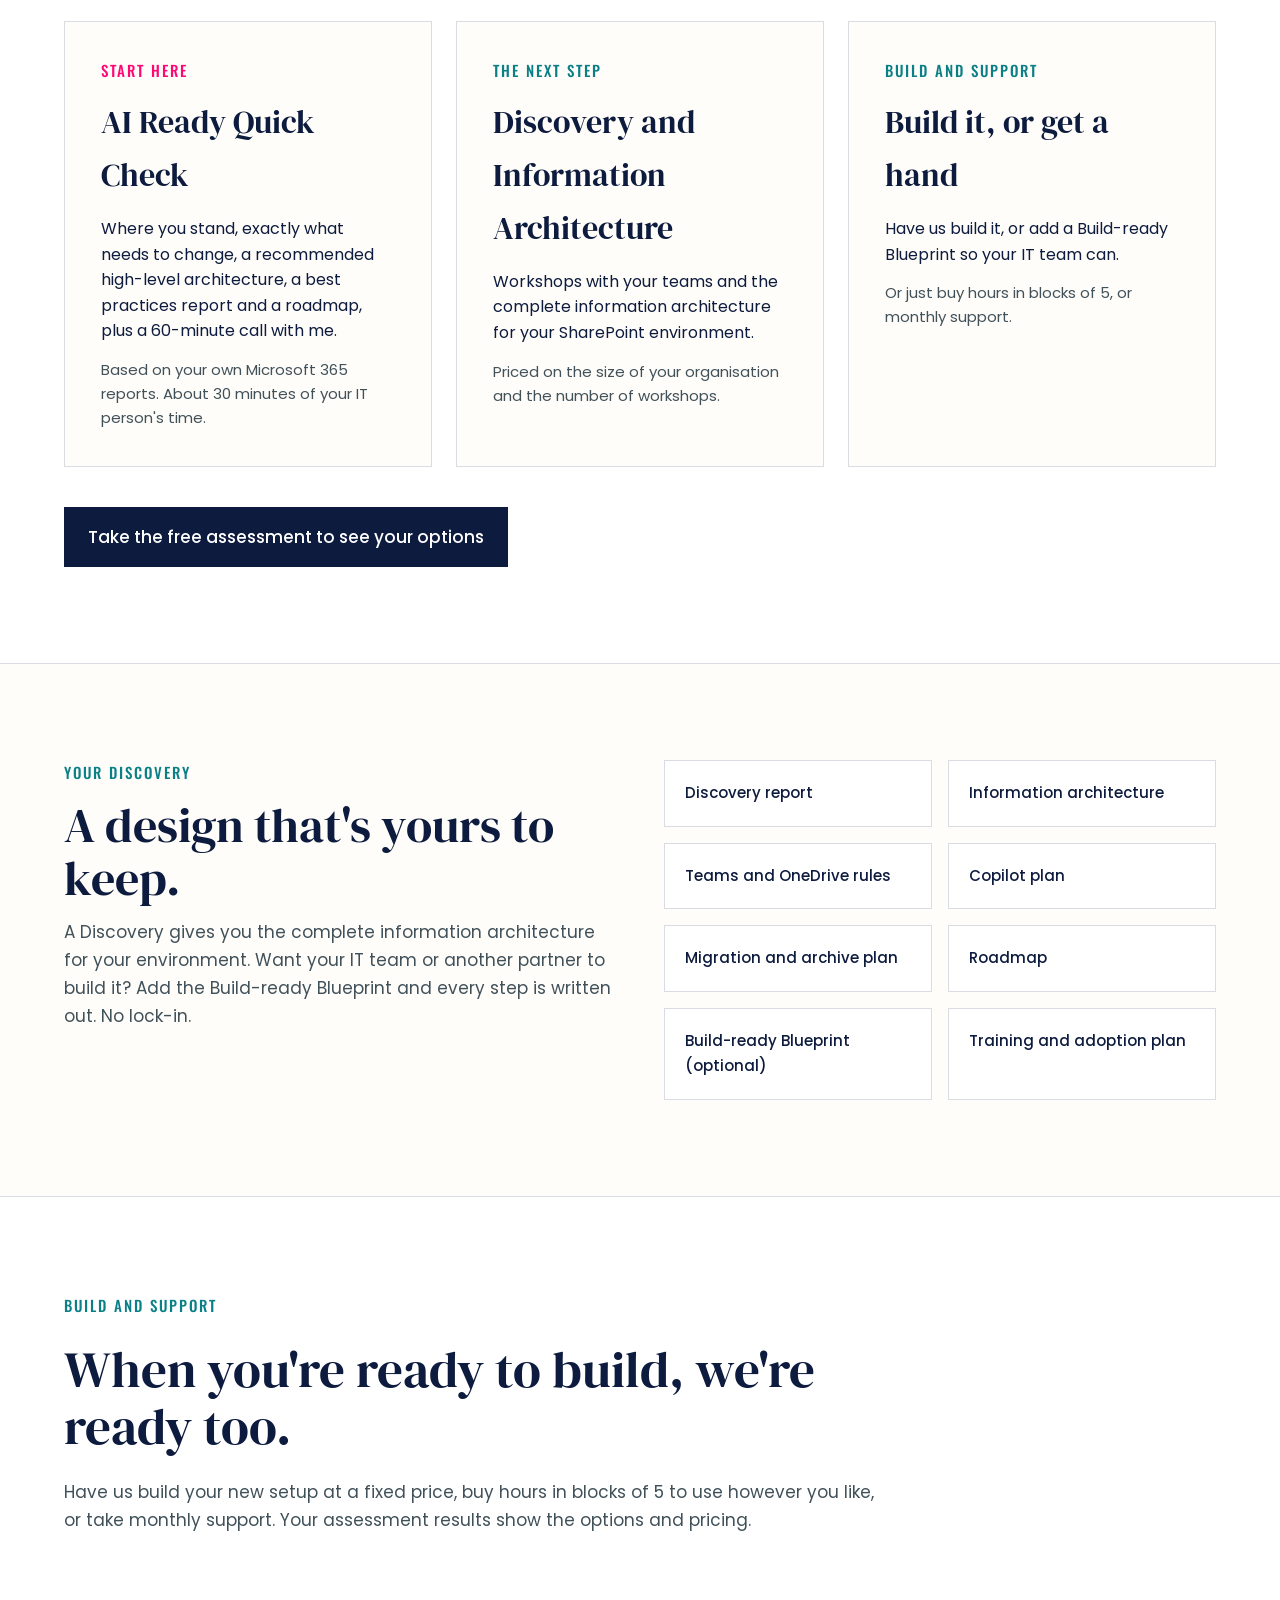
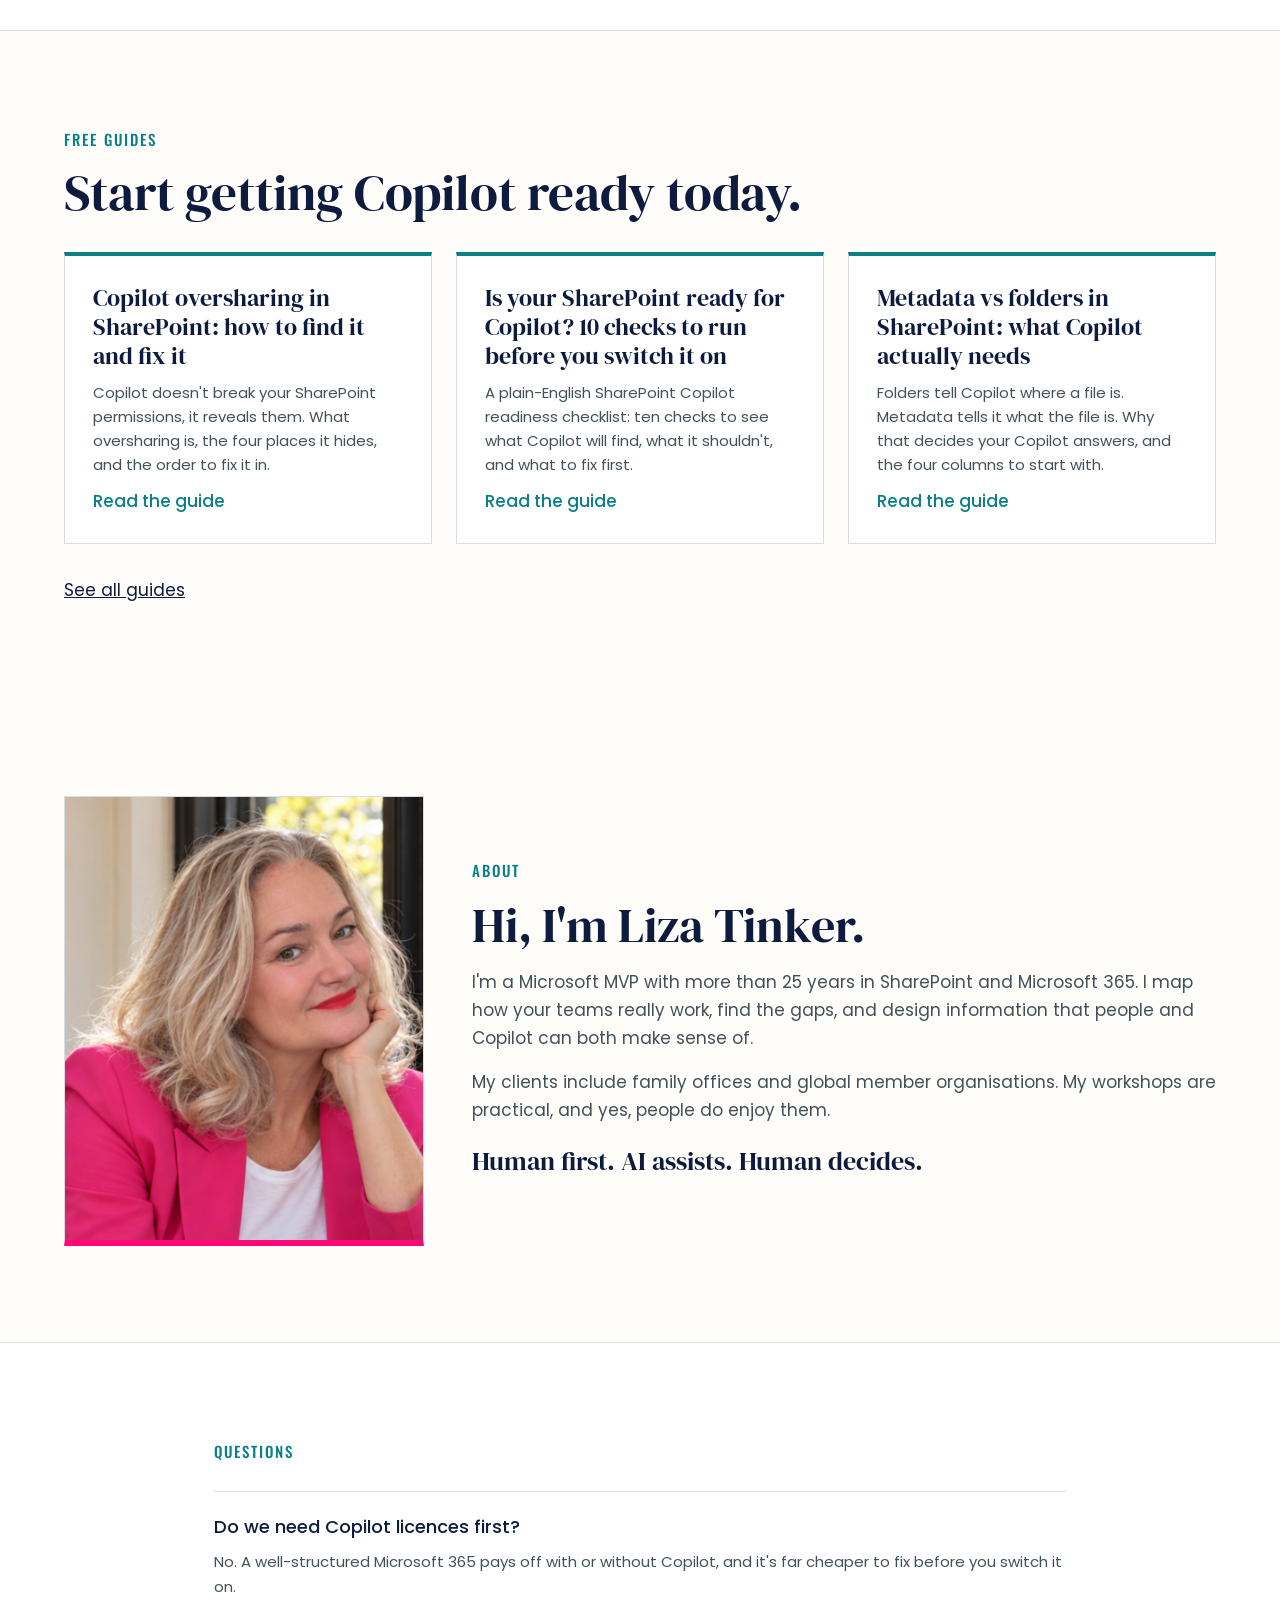
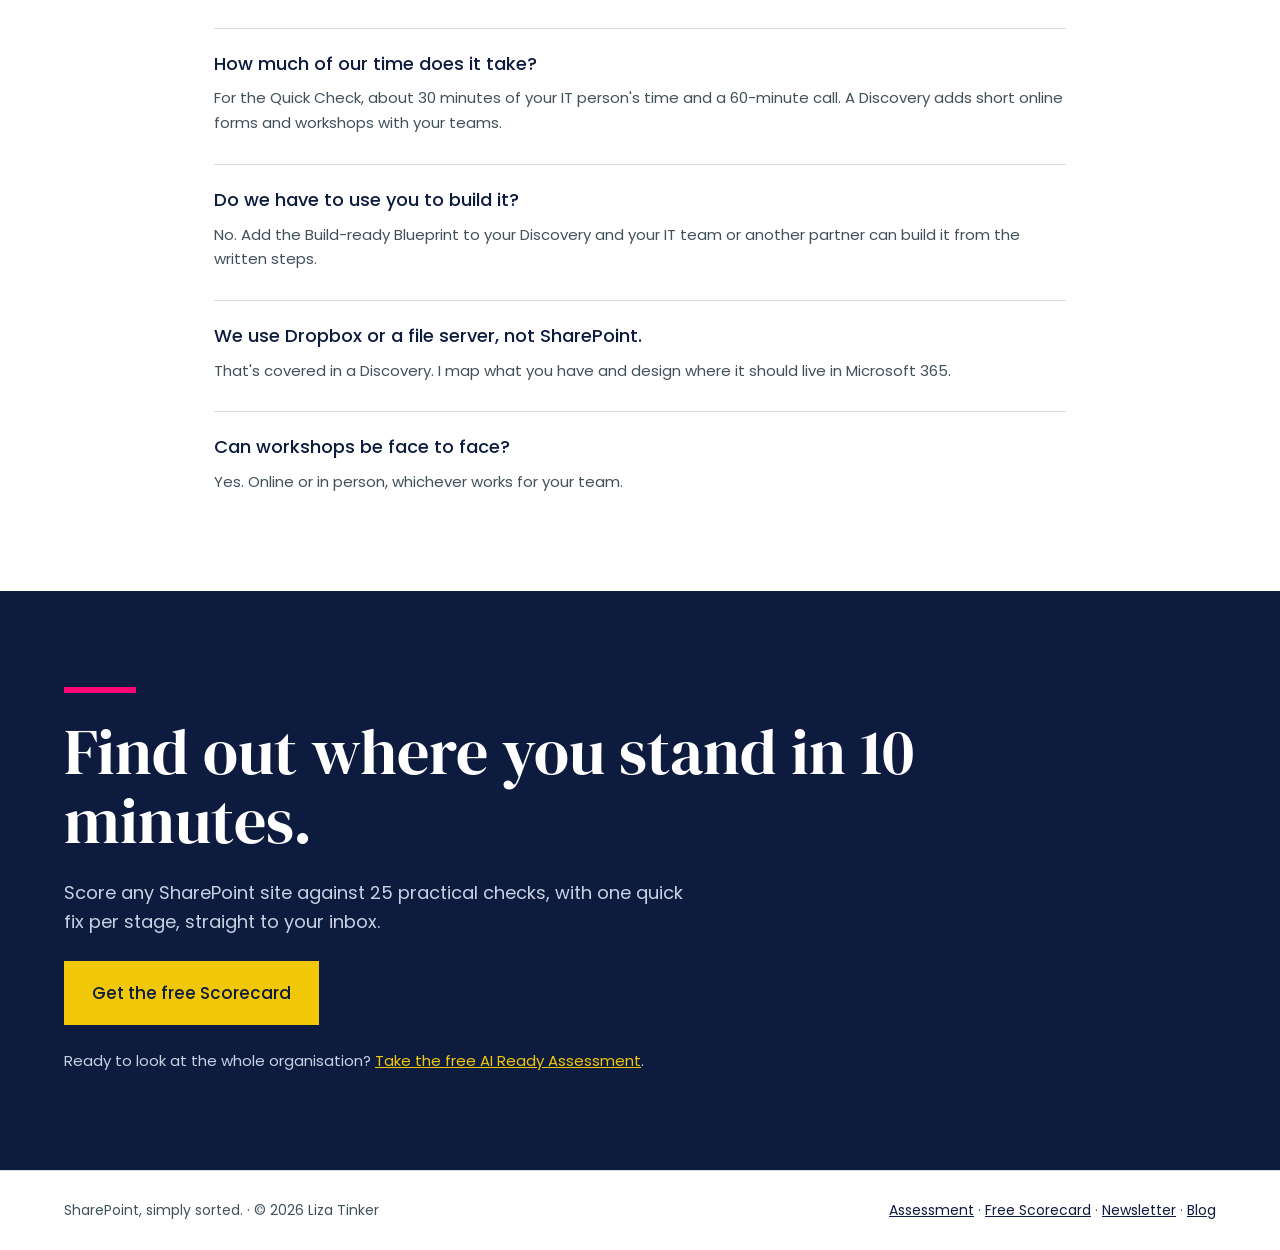
==== commit ff833222: "Scorecard first: free Scorecard is the main CTA, AI Ready Assessment is the next step Co-Authored-By" ====
--- a/docs/index.html
+++ b/docs/index.html
@@ -25,7 +25,8 @@
 <a href="/#how" style="text-decoration:none">How it works</a>
 <a href="/blog/" style="text-decoration:none">Blog</a>
 <a href="/newsletter/" style="text-decoration:none">Newsletter</a>
-<a href="/assessment/" style="text-decoration:none;background:#0d1b3e;color:#ffffff;padding:12px 20px;font-weight:600;min-height:44px;box-sizing:border-box;display:inline-flex;align-items:center">Take the assessment</a>
+<a href="/assessment/" style="text-decoration:none">Assessment</a>
+<a href="https://simply-sharepoint.kit.com/subscribe" style="text-decoration:none;background:#0d1b3e;color:#ffffff;padding:12px 20px;font-weight:600;min-height:44px;box-sizing:border-box;display:inline-flex;align-items:center">Get the free Scorecard</a>
 </nav>
 </div>
 </header>
@@ -37,10 +38,10 @@
 <p style="margin: 0; font-family: 'DM Serif Display', Georgia, serif; font-size: clamp(26px, 3vw, 38px); color: #f0c808">There is no AI without IA.</p>
 <p style="margin: 0; font-size: 19px; line-height: 1.6; color: #c9d1e3; max-width: 720px">I find out exactly what Copilot will see in your Microsoft 365, what it shouldn't, and what to fix first. Then I show you exactly what to change and how to get there, built by us, your IT team or anyone you choose.</p>
 <div style="display: flex; flex-wrap: wrap; gap: 16px; align-items: center; padding-top: 8px">
-<a href="/assessment/" style="text-decoration: none; background: #f0c808; color: #0d1b3e; font-weight: 600; font-size: 17px; padding: 18px 28px; min-height: 44px; box-sizing: border-box; display: inline-flex; align-items: center">Take the free AI Ready Assessment</a>
+<a href="https://simply-sharepoint.kit.com/subscribe" style="text-decoration: none; background: #f0c808; color: #0d1b3e; font-weight: 600; font-size: 17px; padding: 18px 28px; min-height: 44px; box-sizing: border-box; display: inline-flex; align-items: center">Get the free Scorecard</a>
 <a href="/#how" style="text-decoration: none; color: #ffffff; border: 1px solid #c9d1e3; font-weight: 600; font-size: 17px; padding: 17px 28px; min-height: 44px; box-sizing: border-box; display: inline-flex; align-items: center">See how it works</a>
 </div>
-<p style="margin: 0; font-size: 14px; color: #c9d1e3">12 minutes. Instant score, your biggest risks and a recommended next step. Look after just one site? <a href="/newsletter/" style="color: #f0c808">Get The SharePoint Edit instead</a>.</p>
+<p style="margin: 0; font-size: 14px; color: #c9d1e3">25 checks, about 10 minutes, one quick fix per stage. Responsible for the whole organisation? <a href="/assessment/" style="color: #f0c808">Take the free AI Ready Assessment</a>.</p>
 </div>
 </section>
 <script type="application/ld+json">{"@context":"https://schema.org","@type":"VideoObject","name":"Is your SharePoint ready for Copilot?","description":"Liza Tinker, Microsoft MVP, explains why Copilot is only as good as the information you give it, and how the free 12-minute AI Ready Assessment shows where you stand.","thumbnailUrl":"https://simplyaiready.com/images/simply-ai-ready-intro-poster.jpg","contentUrl":"https://simplyaiready.com/images/simply-ai-ready-intro.mp4","uploadDate":"2026-11-15","duration":"PT1M16S"}</script>
@@ -54,9 +55,9 @@
 <div style="display: grid; grid-template-columns: repeat(auto-fit, minmax(300px, 1fr)); gap: 24px">
 <div style="background: #ffffff; border: 1px solid #d9dce3; border-top: 6px solid #ff0876; padding: 32px; display: flex; flex-direction: column; gap: 14px">
 <p style="margin: 0; font-family: 'Oswald', 'Arial Narrow', sans-serif; font-weight: 500; font-size: 14px; letter-spacing: 2px; color: #ff0876">I LOOK AFTER A SITE OR A TEAM</p>
-<h3 style="margin: 0; font-family: 'DM Serif Display', Georgia, serif; font-weight: 400; font-size: 30px; line-height: 1.15">The SharePoint Edit</h3>
-<p style="margin: 0; font-size: 16px; line-height: 1.6; color: #41515a">One email a week: what changed in SharePoint, Teams, OneDrive and Copilot, what it means for you, and one thing worth fixing this week. Plain English, free, and no admin access needed.</p>
-<a href="/newsletter/" style="text-decoration: none; background: #ff0876; color: #ffffff; font-weight: 600; font-size: 16px; padding: 16px 24px; min-height: 44px; box-sizing: border-box; display: inline-flex; align-items: center; align-self: flex-start; margin-top: auto">Get The SharePoint Edit</a>
+<h3 style="margin: 0; font-family: 'DM Serif Display', Georgia, serif; font-weight: 400; font-size: 30px; line-height: 1.15">The free SharePoint Ready Scorecard</h3>
+<p style="margin: 0; font-size: 16px; line-height: 1.6; color: #41515a">Score one site against 25 checks in 10 minutes, then ask Copilot five questions to see what it actually finds. You get one quick fix per stage, and you don't need admin access.</p>
+<a href="https://simply-sharepoint.kit.com/subscribe" style="text-decoration: none; background: #ff0876; color: #ffffff; font-weight: 600; font-size: 16px; padding: 16px 24px; min-height: 44px; box-sizing: border-box; display: inline-flex; align-items: center; align-self: flex-start; margin-top: auto">Send me the Scorecard</a>
 </div>
 <div style="background: #0d1b3e; color: #ffffff; border-top: 6px solid #f0c808; padding: 32px; display: flex; flex-direction: column; gap: 14px">
 <p style="margin: 0; font-family: 'Oswald', 'Arial Narrow', sans-serif; font-weight: 500; font-size: 14px; letter-spacing: 2px; color: #f0c808">I'M RESPONSIBLE FOR THE WHOLE ORGANISATION</p>
@@ -265,9 +266,10 @@
 <section style="background: #0d1b3e; color: #ffffff">
 <div style="max-width: 1200px; margin: 0 auto; padding: 96px 24px; display: flex; flex-direction: column; gap: 24px; align-items: flex-start">
 <span aria-hidden="true" style="display: block; width: 72px; height: 6px; background: #ff0876"></span>
-<h2 style="margin: 0; font-family: 'DM Serif Display', Georgia, serif; font-weight: 400; font-size: clamp(36px, 5vw, 64px); line-height: 1.08; max-width: 860px">Find out where you stand in 12 minutes.</h2>
-<p style="margin: 0; font-size: 18px; line-height: 1.6; color: #c9d1e3; max-width: 640px">Your score, your biggest risks, five quick wins and the right next step, straight to your inbox.</p>
-<a href="/assessment/" style="text-decoration: none; background: #f0c808; color: #0d1b3e; font-weight: 600; font-size: 17px; padding: 18px 28px; min-height: 44px; box-sizing: border-box; display: inline-flex; align-items: center">Take the free AI Ready Assessment</a>
+<h2 style="margin: 0; font-family: 'DM Serif Display', Georgia, serif; font-weight: 400; font-size: clamp(36px, 5vw, 64px); line-height: 1.08; max-width: 860px">Find out where you stand in 10 minutes.</h2>
+<p style="margin: 0; font-size: 18px; line-height: 1.6; color: #c9d1e3; max-width: 640px">Score any SharePoint site against 25 practical checks, with one quick fix per stage, straight to your inbox.</p>
+<a href="https://simply-sharepoint.kit.com/subscribe" style="text-decoration: none; background: #f0c808; color: #0d1b3e; font-weight: 600; font-size: 17px; padding: 18px 28px; min-height: 44px; box-sizing: border-box; display: inline-flex; align-items: center">Get the free Scorecard</a>
+<p style="margin: 0; font-size: 15px; color: #c9d1e3">Ready to look at the whole organisation? <a href="/assessment/" style="color: #f0c808">Take the free AI Ready Assessment</a>.</p>
 </div>
 </section>
 
@@ -275,7 +277,7 @@
 <footer style="background:#ffffff;border-top:1px solid #d9dce3">
 <div style="max-width:1200px;margin:0 auto;padding:28px 24px;display:flex;flex-wrap:wrap;gap:12px 24px;justify-content:space-between;align-items:center;font-size:14px;color:#41515a">
 <span>SharePoint, simply sorted. · © 2026 Liza Tinker</span>
-<span><a href="/assessment/">Assessment</a> · <a href="/newsletter/">Newsletter</a> · <a href="/blog/">Blog</a></span>
+<span><a href="/assessment/">Assessment</a> · <a href="https://simply-sharepoint.kit.com/subscribe">Free Scorecard</a> · <a href="/newsletter/">Newsletter</a> · <a href="/blog/">Blog</a></span>
 </div>
 </footer>
 </body></html>
